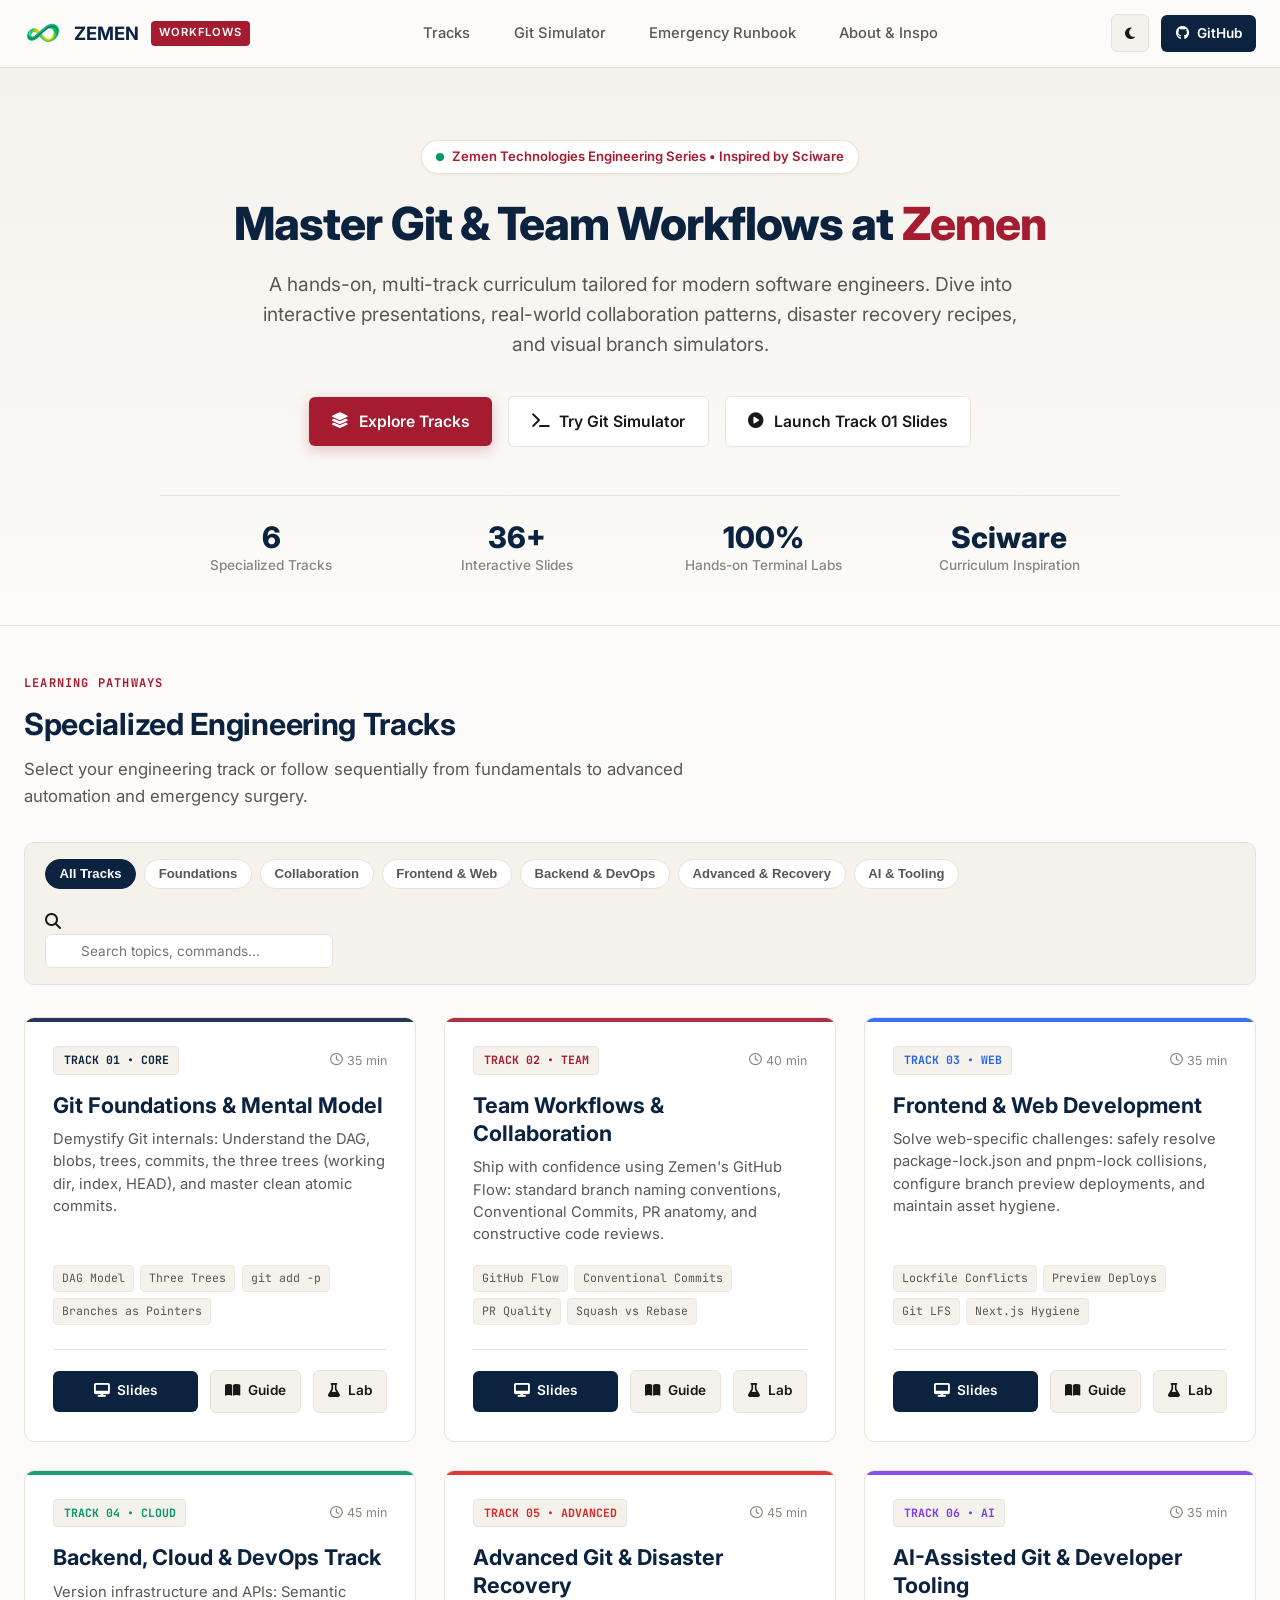
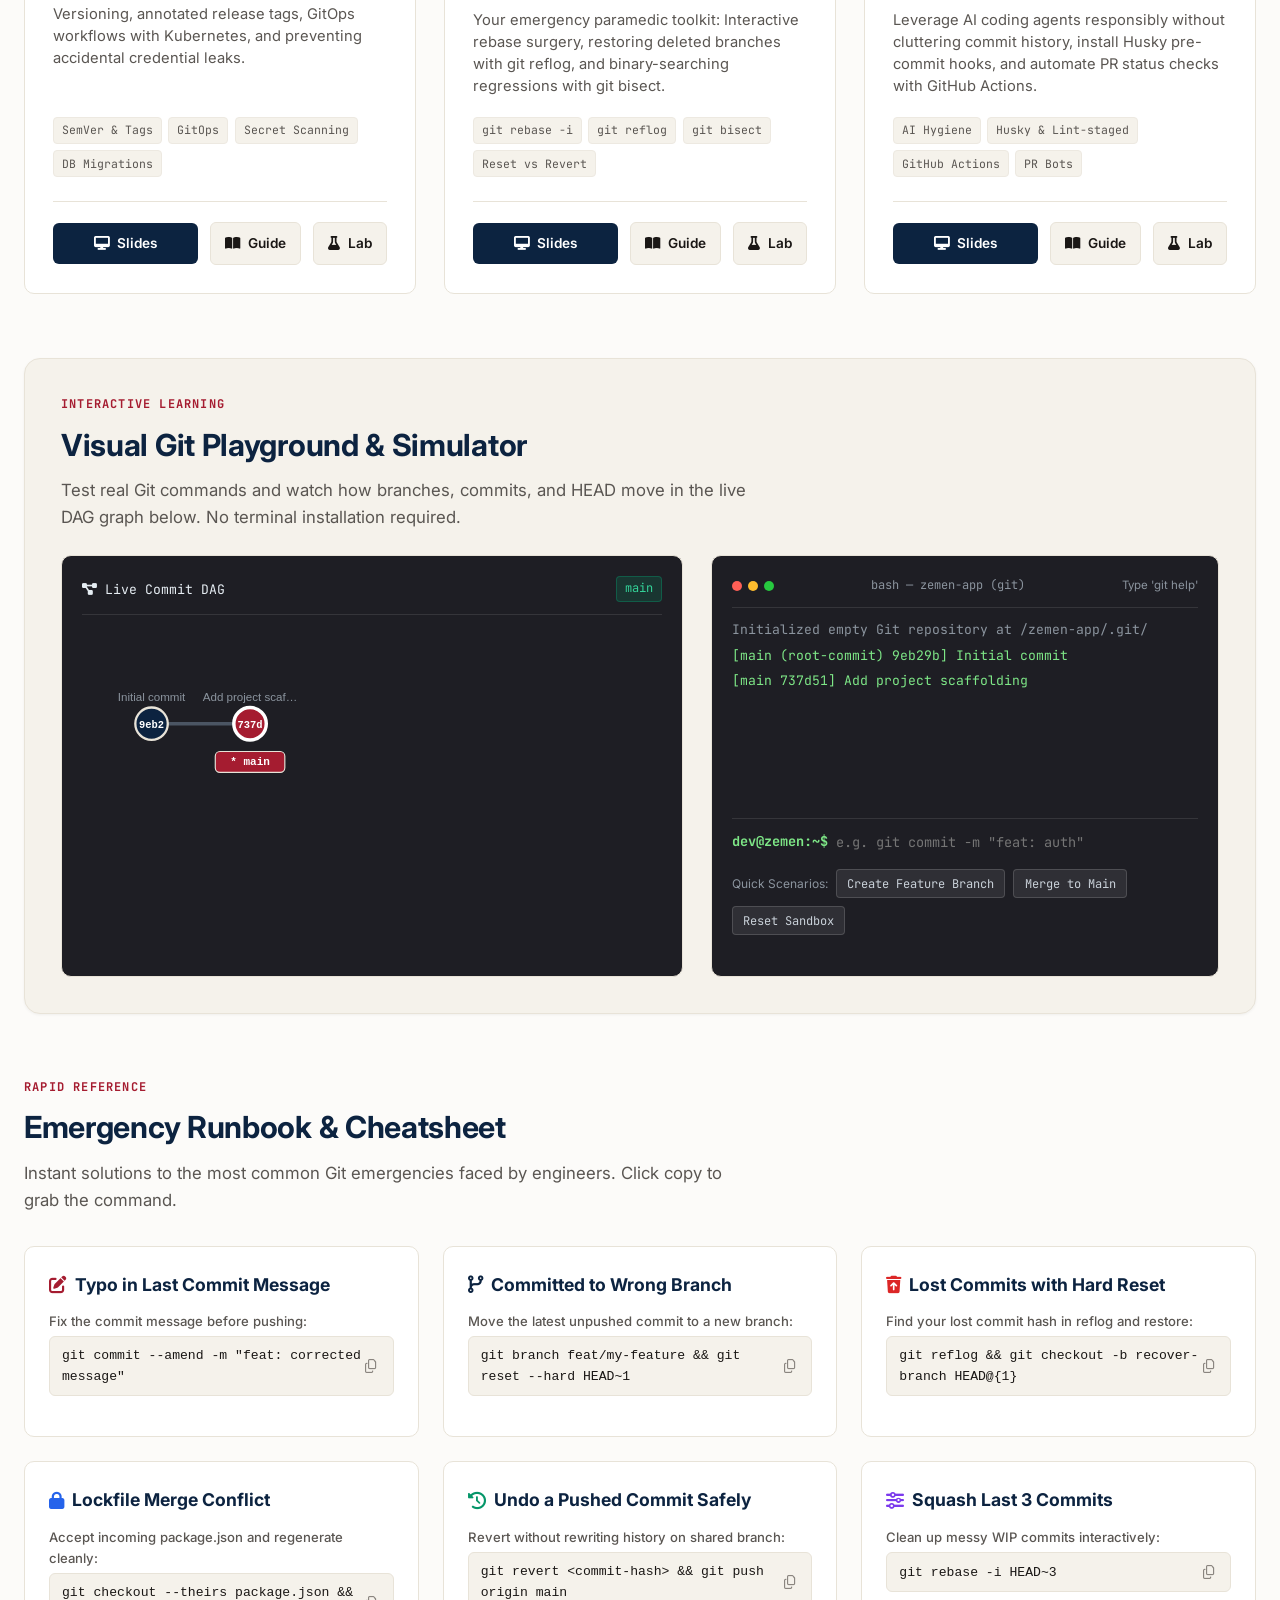
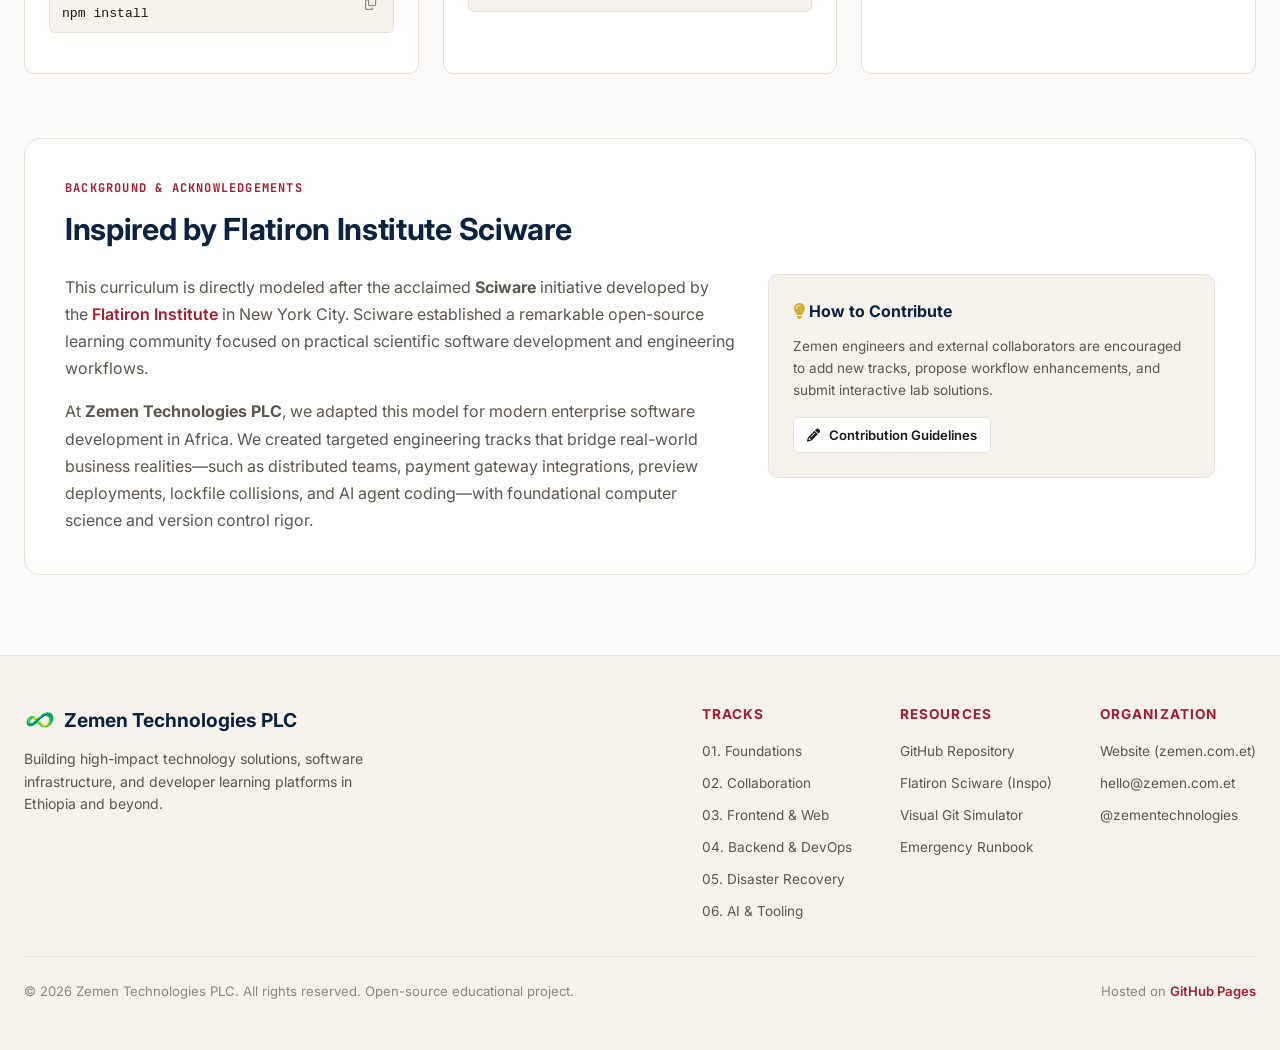
==== index.html @ 4d32679f "feat: initial Zemen Technologies Git & Workflows learning hub" ====
<!DOCTYPE html>
<html lang="en">
<head>
  <meta charset="utf-8">
  <title>Zemen Technologies | Git & Engineering Workflows Hub</title>
  <meta name="viewport" content="width=device-width, initial-scale=1.0">
  <meta name="description" content="A modern Git and engineering workflows curriculum for Zemen Technologies. Inspired by Flatiron Institute Sciware, featuring interactive slides, terminal labs, and visual commit playgrounds.">
  <link rel="icon" type="image/svg+xml" href="assets/images/favicon.svg">
  <!-- Fonts & Icons -->
  <link rel="preconnect" href="https://fonts.googleapis.com">
  <link rel="preconnect" href="https://fonts.gstatic.com" crossorigin>
  <link href="https://fonts.googleapis.com/css2?family=Inter:wght@400;500;600;700;800&family=JetBrains+Mono:wght@400;500;600;700&display=swap" rel="stylesheet">
  <link rel="stylesheet" href="https://cdnjs.cloudflare.com/ajax/libs/font-awesome/6.4.0/css/all.min.css">
  <!-- Custom CSS -->
  <link rel="stylesheet" href="assets/css/style.css">
</head>
<body>

  <!-- Navigation Bar -->
  <nav class="navbar">
    <div class="nav-container">
      <a href="index.html" class="nav-brand">
        <img src="assets/images/zemen-logo.png" alt="Zemen Technologies Logo" class="nav-logo">
        <span>ZEMEN</span>
        <span class="brand-badge">WORKFLOWS</span>
      </a>

      <div class="nav-links">
        <a href="#tracks" class="nav-link">Tracks</a>
        <a href="#simulator" class="nav-link">Git Simulator</a>
        <a href="#cheatsheets" class="nav-link">Emergency Runbook</a>
        <a href="#about" class="nav-link">About & Inspo</a>
      </div>

      <div class="nav-actions">
        <button id="theme-toggle-btn" class="theme-toggle" aria-label="Toggle theme">
          <i class="fas fa-moon"></i>
        </button>
        <a href="https://github.com/zementechnologies/git-workflows" target="_blank" rel="noopener noreferrer" class="btn-github">
          <i class="fab fa-github"></i>
          <span>GitHub</span>
        </a>
      </div>
    </div>
  </nav>

  <!-- Hero Section -->
  <header class="hero">
    <div class="hero-container">
      <div class="hero-pill">
        <span class="dot"></span>
        <span>Zemen Technologies Engineering Series • Inspired by Sciware</span>
      </div>

      <h1 class="hero-title">
        Master Git & Team Workflows at <span>Zemen</span>
      </h1>

      <p class="hero-subtitle">
        A hands-on, multi-track curriculum tailored for modern software engineers. Dive into interactive presentations, real-world collaboration patterns, disaster recovery recipes, and visual branch simulators.
      </p>

      <div class="hero-cta">
        <a href="#tracks" class="btn-primary">
          <i class="fas fa-layer-group"></i> Explore Tracks
        </a>
        <a href="#simulator" class="btn-secondary">
          <i class="fas fa-terminal"></i> Try Git Simulator
        </a>
        <a href="slides/01-foundations.html" class="btn-secondary">
          <i class="fas fa-play-circle"></i> Launch Track 01 Slides
        </a>
      </div>

      <!-- Quick Metrics -->
      <div class="hero-stats">
        <div class="stat-item">
          <div class="stat-num">6</div>
          <div class="stat-label">Specialized Tracks</div>
        </div>
        <div class="stat-item">
          <div class="stat-num">36+</div>
          <div class="stat-label">Interactive Slides</div>
        </div>
        <div class="stat-item">
          <div class="stat-num">100%</div>
          <div class="stat-label">Hands-on Terminal Labs</div>
        </div>
        <div class="stat-item">
          <div class="stat-num">Sciware</div>
          <div class="stat-label">Curriculum Inspiration</div>
        </div>
      </div>
    </div>
  </header>

  <!-- Main Container -->
  <main class="main-content">

    <!-- Tracks Section -->
    <section id="tracks">
      <div class="section-header">
        <div class="section-tag">Learning Pathways</div>
        <h2 class="section-title">Specialized Engineering Tracks</h2>
        <p class="section-desc">
          Select your engineering track or follow sequentially from fundamentals to advanced automation and emergency surgery.
        </p>
      </div>

      <!-- Filter & Search Toolbar -->
      <div class="filter-bar">
        <div class="filter-pills">
          <button class="filter-pill active" data-filter="all">All Tracks</button>
          <button class="filter-pill" data-filter="foundations">Foundations</button>
          <button class="filter-pill" data-filter="collaboration">Collaboration</button>
          <button class="filter-pill" data-filter="frontend">Frontend & Web</button>
          <button class="filter-pill" data-filter="devops">Backend & DevOps</button>
          <button class="filter-pill" data-filter="advanced">Advanced & Recovery</button>
          <button class="filter-pill" data-filter="ai">AI & Tooling</button>
        </div>

        <div class="search-box">
          <i class="fas fa-search"></i>
          <input type="text" id="track-search-input" placeholder="Search topics, commands...">
        </div>
      </div>

      <!-- Tracks Grid -->
      <div class="tracks-grid">

        <!-- Track 1: Foundations -->
        <article class="track-card" data-category="foundations" style="--track-color: #0C2340;">
          <div class="track-header">
            <span class="track-badge">Track 01 • Core</span>
            <span class="track-duration"><i class="far fa-clock"></i> 35 min</span>
          </div>
          <h3 class="track-title">Git Foundations & Mental Model</h3>
          <p class="track-description">
            Demystify Git internals: Understand the DAG, blobs, trees, commits, the three trees (working dir, index, HEAD), and master clean atomic commits.
          </p>
          <div class="track-topics">
            <span class="topic-tag">DAG Model</span>
            <span class="topic-tag">Three Trees</span>
            <span class="topic-tag">git add -p</span>
            <span class="topic-tag">Branches as Pointers</span>
          </div>
          <div class="track-footer">
            <a href="slides/01-foundations.html" class="btn-track-slides">
              <i class="fas fa-desktop"></i> Slides
            </a>
            <a href="tracks/01_git_foundations/README.md" class="btn-track-guide">
              <i class="fas fa-book-open"></i> Guide
            </a>
            <a href="tracks/01_git_foundations/lab.md" class="btn-track-guide" title="Lab Exercise">
              <i class="fas fa-flask"></i> Lab
            </a>
          </div>
        </article>

        <!-- Track 2: Collaboration -->
        <article class="track-card" data-category="collaboration" style="--track-color: #A51C30;">
          <div class="track-header">
            <span class="track-badge">Track 02 • Team</span>
            <span class="track-duration"><i class="far fa-clock"></i> 40 min</span>
          </div>
          <h3 class="track-title">Team Workflows & Collaboration</h3>
          <p class="track-description">
            Ship with confidence using Zemen's GitHub Flow: standard branch naming conventions, Conventional Commits, PR anatomy, and constructive code reviews.
          </p>
          <div class="track-topics">
            <span class="topic-tag">GitHub Flow</span>
            <span class="topic-tag">Conventional Commits</span>
            <span class="topic-tag">PR Quality</span>
            <span class="topic-tag">Squash vs Rebase</span>
          </div>
          <div class="track-footer">
            <a href="slides/02-collaboration.html" class="btn-track-slides">
              <i class="fas fa-desktop"></i> Slides
            </a>
            <a href="tracks/02_collaboration_workflows/README.md" class="btn-track-guide">
              <i class="fas fa-book-open"></i> Guide
            </a>
            <a href="tracks/02_collaboration_workflows/lab.md" class="btn-track-guide" title="Lab Exercise">
              <i class="fas fa-flask"></i> Lab
            </a>
          </div>
        </article>

        <!-- Track 3: Frontend & Web -->
        <article class="track-card" data-category="frontend" style="--track-color: #2563EB;">
          <div class="track-header">
            <span class="track-badge">Track 03 • Web</span>
            <span class="track-duration"><i class="far fa-clock"></i> 35 min</span>
          </div>
          <h3 class="track-title">Frontend & Web Development</h3>
          <p class="track-description">
            Solve web-specific challenges: safely resolve package-lock.json and pnpm-lock collisions, configure branch preview deployments, and maintain asset hygiene.
          </p>
          <div class="track-topics">
            <span class="topic-tag">Lockfile Conflicts</span>
            <span class="topic-tag">Preview Deploys</span>
            <span class="topic-tag">Git LFS</span>
            <span class="topic-tag">Next.js Hygiene</span>
          </div>
          <div class="track-footer">
            <a href="slides/03-frontend.html" class="btn-track-slides">
              <i class="fas fa-desktop"></i> Slides
            </a>
            <a href="tracks/03_frontend_web/README.md" class="btn-track-guide">
              <i class="fas fa-book-open"></i> Guide
            </a>
            <a href="tracks/03_frontend_web/lab.md" class="btn-track-guide" title="Lab Exercise">
              <i class="fas fa-flask"></i> Lab
            </a>
          </div>
        </article>

        <!-- Track 4: Backend & DevOps -->
        <article class="track-card" data-category="devops" style="--track-color: #059669;">
          <div class="track-header">
            <span class="track-badge">Track 04 • Cloud</span>
            <span class="track-duration"><i class="far fa-clock"></i> 45 min</span>
          </div>
          <h3 class="track-title">Backend, Cloud & DevOps Track</h3>
          <p class="track-description">
            Version infrastructure and APIs: Semantic Versioning, annotated release tags, GitOps workflows with Kubernetes, and preventing accidental credential leaks.
          </p>
          <div class="track-topics">
            <span class="topic-tag">SemVer & Tags</span>
            <span class="topic-tag">GitOps</span>
            <span class="topic-tag">Secret Scanning</span>
            <span class="topic-tag">DB Migrations</span>
          </div>
          <div class="track-footer">
            <a href="slides/04-devops.html" class="btn-track-slides">
              <i class="fas fa-desktop"></i> Slides
            </a>
            <a href="tracks/04_backend_devops/README.md" class="btn-track-guide">
              <i class="fas fa-book-open"></i> Guide
            </a>
            <a href="tracks/04_backend_devops/lab.md" class="btn-track-guide" title="Lab Exercise">
              <i class="fas fa-flask"></i> Lab
            </a>
          </div>
        </article>

        <!-- Track 5: Advanced & Recovery -->
        <article class="track-card" data-category="advanced" style="--track-color: #DC2626;">
          <div class="track-header">
            <span class="track-badge">Track 05 • Advanced</span>
            <span class="track-duration"><i class="far fa-clock"></i> 45 min</span>
          </div>
          <h3 class="track-title">Advanced Git & Disaster Recovery</h3>
          <p class="track-description">
            Your emergency paramedic toolkit: Interactive rebase surgery, restoring deleted branches with git reflog, and binary-searching regressions with git bisect.
          </p>
          <div class="track-topics">
            <span class="topic-tag">git rebase -i</span>
            <span class="topic-tag">git reflog</span>
            <span class="topic-tag">git bisect</span>
            <span class="topic-tag">Reset vs Revert</span>
          </div>
          <div class="track-footer">
            <a href="slides/05-advanced.html" class="btn-track-slides">
              <i class="fas fa-desktop"></i> Slides
            </a>
            <a href="tracks/05_advanced_recovery/README.md" class="btn-track-guide">
              <i class="fas fa-book-open"></i> Guide
            </a>
            <a href="tracks/05_advanced_recovery/lab.md" class="btn-track-guide" title="Lab Exercise">
              <i class="fas fa-flask"></i> Lab
            </a>
          </div>
        </article>

        <!-- Track 6: AI & Tooling -->
        <article class="track-card" data-category="ai" style="--track-color: #7C3AED;">
          <div class="track-header">
            <span class="track-badge">Track 06 • AI</span>
            <span class="track-duration"><i class="far fa-clock"></i> 35 min</span>
          </div>
          <h3 class="track-title">AI-Assisted Git & Developer Tooling</h3>
          <p class="track-description">
            Leverage AI coding agents responsibly without cluttering commit history, install Husky pre-commit hooks, and automate PR status checks with GitHub Actions.
          </p>
          <div class="track-topics">
            <span class="topic-tag">AI Hygiene</span>
            <span class="topic-tag">Husky & Lint-staged</span>
            <span class="topic-tag">GitHub Actions</span>
            <span class="topic-tag">PR Bots</span>
          </div>
          <div class="track-footer">
            <a href="slides/06-ai-automation.html" class="btn-track-slides">
              <i class="fas fa-desktop"></i> Slides
            </a>
            <a href="tracks/06_ai_and_automation/README.md" class="btn-track-guide">
              <i class="fas fa-book-open"></i> Guide
            </a>
            <a href="tracks/06_ai_and_automation/lab.md" class="btn-track-guide" title="Lab Exercise">
              <i class="fas fa-flask"></i> Lab
            </a>
          </div>
        </article>

      </div>
    </section>

    <!-- Interactive Git Simulator Section -->
    <section id="simulator" class="playground-section">
      <div class="section-header" style="margin-bottom: 0.5rem;">
        <div class="section-tag">Interactive Learning</div>
        <h2 class="section-title">Visual Git Playground & Simulator</h2>
        <p class="section-desc">
          Test real Git commands and watch how branches, commits, and HEAD move in the live DAG graph below. No terminal installation required.
        </p>
      </div>

      <div class="playground-grid">
        <!-- Visual Canvas -->
        <div class="canvas-container">
          <div class="canvas-header">
            <span><i class="fas fa-project-diagram"></i> Live Commit DAG</span>
            <span class="status-badge" id="current-branch-badge">main</span>
          </div>
          <svg id="git-svg-canvas" viewBox="0 0 500 280"></svg>
        </div>

        <!-- Terminal Interface -->
        <div class="terminal-container">
          <div class="terminal-header">
            <div class="window-dots">
              <div class="dot-red"></div>
              <div class="dot-yellow"></div>
              <div class="dot-green"></div>
            </div>
            <div class="terminal-title">bash — zemen-app (git)</div>
            <div style="font-size: 0.72rem; color: #8B949E;">Type 'git help'</div>
          </div>

          <div class="terminal-log" id="terminal-log"></div>

          <div class="terminal-input-row">
            <span class="terminal-prompt">dev@zemen:~$</span>
            <input type="text" id="terminal-input" class="terminal-input" placeholder="e.g. git commit -m &quot;feat: auth&quot;" autocomplete="off" spellcheck="false">
          </div>

          <!-- Presets -->
          <div class="terminal-presets">
            <span style="font-size: 0.75rem; color: #8B949E; align-self: center;">Quick Scenarios:</span>
            <button class="preset-btn" data-preset="feature-branch">Create Feature Branch</button>
            <button class="preset-btn" data-preset="merge-feature">Merge to Main</button>
            <button class="preset-btn" data-preset="reset">Reset Sandbox</button>
          </div>
        </div>
      </div>
    </section>

    <!-- Emergency Runbook & Cheatsheet Section -->
    <section id="cheatsheets" class="cheatsheet-section">
      <div class="section-header">
        <div class="section-tag">Rapid Reference</div>
        <h2 class="section-title">Emergency Runbook & Cheatsheet</h2>
        <p class="section-desc">
          Instant solutions to the most common Git emergencies faced by engineers. Click copy to grab the command.
        </p>
      </div>

      <div class="cheatsheet-grid">

        <div class="cheat-card">
          <h4><i class="fas fa-edit" style="color: #A51C30;"></i> Typo in Last Commit Message</h4>
          <div class="cheat-item">
            <div class="cheat-desc">Fix the commit message before pushing:</div>
            <div class="code-box">
              <code>git commit --amend -m "feat: corrected message"</code>
              <button class="copy-btn" title="Copy"><i class="far fa-copy"></i></button>
            </div>
          </div>
        </div>

        <div class="cheat-card">
          <h4><i class="fas fa-code-branch" style="color: #0C2340;"></i> Committed to Wrong Branch</h4>
          <div class="cheat-item">
            <div class="cheat-desc">Move the latest unpushed commit to a new branch:</div>
            <div class="code-box">
              <code>git branch feat/my-feature &amp;&amp; git reset --hard HEAD~1</code>
              <button class="copy-btn" title="Copy"><i class="far fa-copy"></i></button>
            </div>
          </div>
        </div>

        <div class="cheat-card">
          <h4><i class="fas fa-trash-restore" style="color: #DC2626;"></i> Lost Commits with Hard Reset</h4>
          <div class="cheat-item">
            <div class="cheat-desc">Find your lost commit hash in reflog and restore:</div>
            <div class="code-box">
              <code>git reflog &amp;&amp; git checkout -b recover-branch HEAD@{1}</code>
              <button class="copy-btn" title="Copy"><i class="far fa-copy"></i></button>
            </div>
          </div>
        </div>

        <div class="cheat-card">
          <h4><i class="fas fa-lock" style="color: #2563EB;"></i> Lockfile Merge Conflict</h4>
          <div class="cheat-item">
            <div class="cheat-desc">Accept incoming package.json and regenerate cleanly:</div>
            <div class="code-box">
              <code>git checkout --theirs package.json &amp;&amp; npm install</code>
              <button class="copy-btn" title="Copy"><i class="far fa-copy"></i></button>
            </div>
          </div>
        </div>

        <div class="cheat-card">
          <h4><i class="fas fa-history" style="color: #059669;"></i> Undo a Pushed Commit Safely</h4>
          <div class="cheat-item">
            <div class="cheat-desc">Revert without rewriting history on shared branch:</div>
            <div class="code-box">
              <code>git revert &lt;commit-hash&gt; &amp;&amp; git push origin main</code>
              <button class="copy-btn" title="Copy"><i class="far fa-copy"></i></button>
            </div>
          </div>
        </div>

        <div class="cheat-card">
          <h4><i class="fas fa-sliders-h" style="color: #7C3AED;"></i> Squash Last 3 Commits</h4>
          <div class="cheat-item">
            <div class="cheat-desc">Clean up messy WIP commits interactively:</div>
            <div class="code-box">
              <code>git rebase -i HEAD~3</code>
              <button class="copy-btn" title="Copy"><i class="far fa-copy"></i></button>
            </div>
          </div>
        </div>

      </div>
    </section>

    <!-- About & Inspiration Section -->
    <section id="about" style="background: var(--bg-card); border: 1px solid var(--border-color); border-radius: var(--radius-lg); padding: 2.5rem; margin-bottom: 2rem;">
      <div class="section-header" style="margin-bottom: 1.25rem;">
        <div class="section-tag">Background & Acknowledgements</div>
        <h2 class="section-title">Inspired by Flatiron Institute Sciware</h2>
      </div>

      <div style="display: grid; grid-template-columns: 1.2fr 0.8fr; gap: 2rem; align-items: start;">
        <div>
          <p style="color: var(--text-secondary); margin-bottom: 1rem; line-height: 1.7;">
            This curriculum is directly modeled after the acclaimed <strong>Sciware</strong> initiative developed by the <a href="https://github.com/flatironinstitute/sciware" target="_blank" rel="noopener noreferrer" style="color: var(--brand-crimson); font-weight: 600;">Flatiron Institute</a> in New York City. Sciware established a remarkable open-source learning community focused on practical scientific software development and engineering workflows.
          </p>
          <p style="color: var(--text-secondary); line-height: 1.7;">
            At <strong>Zemen Technologies PLC</strong>, we adapted this model for modern enterprise software development in Africa. We created targeted engineering tracks that bridge real-world business realities—such as distributed teams, payment gateway integrations, preview deployments, lockfile collisions, and AI agent coding—with foundational computer science and version control rigor.
          </p>
        </div>

        <div style="background: var(--bg-secondary); border: 1px solid var(--border-color); border-radius: var(--radius-md); padding: 1.5rem;">
          <h4 style="color: var(--brand-navy); margin-bottom: 0.75rem;"><i class="fas fa-lightbulb" style="color: #D4AF37;"></i> How to Contribute</h4>
          <p style="font-size: 0.85rem; color: var(--text-secondary); margin-bottom: 1rem;">
            Zemen engineers and external collaborators are encouraged to add new tracks, propose workflow enhancements, and submit interactive lab solutions.
          </p>
          <a href="https://github.com/zementechnologies/git-workflows/blob/main/CONTRIBUTING.md" class="btn-secondary" style="font-size: 0.82rem; padding: 0.4rem 0.8rem;">
            <i class="fas fa-pencil-alt"></i> Contribution Guidelines
          </a>
        </div>
      </div>
    </section>

  </main>

  <!-- Footer -->
  <footer>
    <div class="footer-container">
      <div class="footer-top">
        <div class="footer-brand">
          <div style="display: flex; align-items: center; gap: 0.5rem; margin-bottom: 0.75rem;">
            <img src="assets/images/zemen-logo.png" alt="Zemen Logo" style="height: 32px;">
            <h3 style="margin: 0;">Zemen Technologies PLC</h3>
          </div>
          <p>
            Building high-impact technology solutions, software infrastructure, and developer learning platforms in Ethiopia and beyond.
          </p>
        </div>

        <div class="footer-links">
          <div class="link-group">
            <h5>Tracks</h5>
            <ul>
              <li><a href="slides/01-foundations.html">01. Foundations</a></li>
              <li><a href="slides/02-collaboration.html">02. Collaboration</a></li>
              <li><a href="slides/03-frontend.html">03. Frontend & Web</a></li>
              <li><a href="slides/04-devops.html">04. Backend & DevOps</a></li>
              <li><a href="slides/05-advanced.html">05. Disaster Recovery</a></li>
              <li><a href="slides/06-ai-automation.html">06. AI & Tooling</a></li>
            </ul>
          </div>

          <div class="link-group">
            <h5>Resources</h5>
            <ul>
              <li><a href="https://github.com/zementechnologies/git-workflows" target="_blank" rel="noopener noreferrer">GitHub Repository</a></li>
              <li><a href="https://github.com/flatironinstitute/sciware" target="_blank" rel="noopener noreferrer">Flatiron Sciware (Inspo)</a></li>
              <li><a href="#simulator">Visual Git Simulator</a></li>
              <li><a href="#cheatsheets">Emergency Runbook</a></li>
            </ul>
          </div>

          <div class="link-group">
            <h5>Organization</h5>
            <ul>
              <li><a href="https://zemen.com.et" target="_blank" rel="noopener noreferrer">Website (zemen.com.et)</a></li>
              <li><a href="mailto:hello@zemen.com.et">hello@zemen.com.et</a></li>
              <li><a href="https://github.com/zementechnologies" target="_blank" rel="noopener noreferrer">@zementechnologies</a></li>
            </ul>
          </div>
        </div>
      </div>

      <div class="footer-bottom">
        <div>
          &copy; 2026 Zemen Technologies PLC. All rights reserved. Open-source educational project.
        </div>
        <div>
          Hosted on <a href="https://pages.github.com" target="_blank" rel="noopener noreferrer" style="color: var(--brand-crimson); font-weight: 600;">GitHub Pages</a>
        </div>
      </div>
    </div>
  </footer>

  <!-- Scripts -->
  <script src="assets/js/git-simulator.js"></script>
  <script src="assets/js/app.js"></script>
</body>
</html>
---- assets/css/style.css ----
/* Zemen Technologies - Git & Workflows Portal Stylesheet */
:root {
  --bg-primary: #FCFBF9;
  --bg-secondary: #F5F2EB;
  --bg-card: #FFFFFF;
  --border-color: #E8E3D8;
  --border-subtle: #EDE9E1;
  --text-primary: #1A1715;
  --text-secondary: #5A5652;
  --text-muted: #8A857F;
  --brand-navy: #0C2340;
  --brand-navy-light: #16365C;
  --brand-crimson: #A51C30;
  --brand-crimson-hover: #8B1728;
  --brand-gold: #D4AF37;
  --brand-emerald: #059669;
  --code-bg: #1E1E24;
  --code-text: #E6EDF3;
  --shadow-sm: 0 1px 3px rgba(0,0,0,0.05);
  --shadow-md: 0 4px 12px rgba(0,0,0,0.08);
  --shadow-lg: 0 10px 25px rgba(0,0,0,0.12);
  --font-sans: 'Inter', -apple-system, BlinkMacSystemFont, "Segoe UI", Roboto, sans-serif;
  --font-mono: 'JetBrains Mono', 'Fira Code', 'Courier New', monospace;
  --radius-sm: 6px;
  --radius-md: 10px;
  --radius-lg: 16px;
  --transition: all 0.2s cubic-bezier(0.16, 1, 0.3, 1);
}

[data-theme="dark"] {
  --bg-primary: #0D1117;
  --bg-secondary: #161B22;
  --bg-card: #1C2128;
  --border-color: #30363D;
  --border-subtle: #21262D;
  --text-primary: #F0F6FC;
  --text-secondary: #8B949E;
  --text-muted: #6E7681;
  --brand-navy: #58A6FF;
  --brand-navy-light: #79C0FF;
  --brand-crimson: #F85149;
  --brand-crimson-hover: #DA3633;
  --code-bg: #090D13;
  --code-text: #C9D1D9;
  --shadow-sm: 0 1px 3px rgba(0,0,0,0.4);
  --shadow-md: 0 4px 12px rgba(0,0,0,0.5);
  --shadow-lg: 0 10px 25px rgba(0,0,0,0.6);
}

*, *::before, *::after {
  box-sizing: border-box;
  margin: 0;
  padding: 0;
}

body {
  font-family: var(--font-sans);
  background-color: var(--bg-primary);
  color: var(--text-primary);
  line-height: 1.6;
  transition: background-color 0.3s ease, color 0.3s ease;
  min-height: 100vh;
  display: flex;
  flex-direction: column;
}

a {
  color: inherit;
  text-decoration: none;
  transition: var(--transition);
}

/* Header & Navigation */
.navbar {
  position: sticky;
  top: 0;
  z-index: 100;
  background-color: var(--bg-primary);
  border-bottom: 1px solid var(--border-color);
  backdrop-filter: blur(12px);
  -webkit-backdrop-filter: blur(12px);
}

.nav-container {
  max-width: 1280px;
  margin: 0 auto;
  padding: 0.9rem 1.5rem;
  display: flex;
  align-items: center;
  justify-content: space-between;
}

.nav-brand {
  display: flex;
  align-items: center;
  gap: 0.75rem;
  font-weight: 700;
  font-size: 1.15rem;
  color: var(--brand-navy);
}

.nav-logo {
  height: 38px;
  width: auto;
  object-fit: contain;
}

.brand-badge {
  font-size: 0.7rem;
  text-transform: uppercase;
  letter-spacing: 0.08em;
  background-color: var(--brand-crimson);
  color: #FFFFFF;
  padding: 0.2rem 0.5rem;
  border-radius: 4px;
  font-weight: 600;
}

.nav-links {
  display: flex;
  align-items: center;
  gap: 1.5rem;
}

.nav-link {
  font-size: 0.92rem;
  font-weight: 500;
  color: var(--text-secondary);
  padding: 0.4rem 0.6rem;
  border-radius: var(--radius-sm);
}

.nav-link:hover, .nav-link.active {
  color: var(--brand-crimson);
}

.nav-actions {
  display: flex;
  align-items: center;
  gap: 0.75rem;
}

.theme-toggle, .btn-icon {
  background: var(--bg-secondary);
  border: 1px solid var(--border-color);
  color: var(--text-primary);
  width: 38px;
  height: 38px;
  border-radius: var(--radius-sm);
  display: flex;
  align-items: center;
  justify-content: center;
  cursor: pointer;
  transition: var(--transition);
}

.theme-toggle:hover, .btn-icon:hover {
  border-color: var(--brand-crimson);
  color: var(--brand-crimson);
}

.btn-github {
  display: inline-flex;
  align-items: center;
  gap: 0.5rem;
  padding: 0.5rem 0.9rem;
  background-color: var(--brand-navy);
  color: #FFFFFF !important;
  font-size: 0.85rem;
  font-weight: 600;
  border-radius: var(--radius-sm);
  transition: var(--transition);
}

.btn-github:hover {
  background-color: var(--brand-crimson);
}

/* Hero Section */
.hero {
  padding: 4.5rem 1.5rem 3rem;
  background: linear-gradient(180deg, var(--bg-secondary) 0%, var(--bg-primary) 100%);
  border-bottom: 1px solid var(--border-color);
}

.hero-container {
  max-width: 1280px;
  margin: 0 auto;
  text-align: center;
}

.hero-pill {
  display: inline-flex;
  align-items: center;
  gap: 0.5rem;
  background: var(--bg-card);
  border: 1px solid var(--border-color);
  padding: 0.35rem 0.85rem;
  border-radius: 9999px;
  font-size: 0.82rem;
  font-weight: 600;
  color: var(--brand-crimson);
  margin-bottom: 1.5rem;
  box-shadow: var(--shadow-sm);
}

.hero-pill .dot {
  width: 8px;
  height: 8px;
  border-radius: 50%;
  background-color: var(--brand-emerald);
  animation: pulse 2s infinite;
}

@keyframes pulse {
  0% { transform: scale(0.95); opacity: 0.8; }
  50% { transform: scale(1.15); opacity: 1; }
  100% { transform: scale(0.95); opacity: 0.8; }
}

.hero-title {
  font-size: 2.85rem;
  font-weight: 800;
  line-height: 1.15;
  color: var(--brand-navy);
  margin-bottom: 1.25rem;
  letter-spacing: -0.02em;
}

.hero-title span {
  color: var(--brand-crimson);
}

.hero-subtitle {
  font-size: 1.2rem;
  color: var(--text-secondary);
  max-width: 760px;
  margin: 0 auto 2.25rem;
  line-height: 1.55;
}

.hero-cta {
  display: flex;
  align-items: center;
  justify-content: center;
  gap: 1rem;
  flex-wrap: wrap;
  margin-bottom: 3rem;
}

.btn-primary {
  display: inline-flex;
  align-items: center;
  gap: 0.6rem;
  background-color: var(--brand-crimson);
  color: #FFFFFF !important;
  font-weight: 600;
  font-size: 0.98rem;
  padding: 0.75rem 1.4rem;
  border-radius: var(--radius-sm);
  box-shadow: 0 4px 14px rgba(165, 28, 48, 0.25);
  transition: var(--transition);
}

.btn-primary:hover {
  background-color: var(--brand-crimson-hover);
  transform: translateY(-2px);
  box-shadow: 0 6px 20px rgba(165, 28, 48, 0.35);
}

.btn-secondary {
  display: inline-flex;
  align-items: center;
  gap: 0.6rem;
  background-color: var(--bg-card);
  color: var(--text-primary);
  border: 1px solid var(--border-color);
  font-weight: 600;
  font-size: 0.98rem;
  padding: 0.75rem 1.4rem;
  border-radius: var(--radius-sm);
  transition: var(--transition);
}

.btn-secondary:hover {
  border-color: var(--brand-navy);
  color: var(--brand-navy);
  transform: translateY(-2px);
}

/* Quick Stats Bar */
.hero-stats {
  display: grid;
  grid-template-columns: repeat(auto-fit, minmax(200px, 1fr));
  gap: 1.5rem;
  max-width: 960px;
  margin: 0 auto;
  padding-top: 1.5rem;
  border-top: 1px solid var(--border-color);
}

.stat-item {
  text-align: center;
}

.stat-num {
  font-size: 1.85rem;
  font-weight: 800;
  color: var(--brand-navy);
  line-height: 1.2;
}

.stat-label {
  font-size: 0.85rem;
  color: var(--text-muted);
  font-weight: 500;
}

/* Main Container */
.main-content {
  max-width: 1280px;
  margin: 0 auto;
  padding: 3rem 1.5rem;
  flex: 1;
  width: 100%;
}

/* Section Headers */
.section-header {
  margin-bottom: 2rem;
}

.section-tag {
  font-family: var(--font-mono);
  font-size: 0.75rem;
  text-transform: uppercase;
  letter-spacing: 0.1em;
  color: var(--brand-crimson);
  font-weight: 700;
  margin-bottom: 0.4rem;
}

.section-title {
  font-size: 1.9rem;
  font-weight: 700;
  color: var(--brand-navy);
  letter-spacing: -0.01em;
  margin-bottom: 0.5rem;
}

.section-desc {
  font-size: 1.05rem;
  color: var(--text-secondary);
  max-width: 720px;
}

/* Filter & Search Bar */
.filter-bar {
  display: flex;
  align-items: center;
  justify-content: space-between;
  gap: 1.25rem;
  flex-wrap: wrap;
  margin-bottom: 2rem;
  background: var(--bg-secondary);
  border: 1px solid var(--border-color);
  padding: 1rem 1.25rem;
  border-radius: var(--radius-md);
}

.filter-pills {
  display: flex;
  gap: 0.5rem;
  flex-wrap: wrap;
}

.filter-pill {
  background: var(--bg-card);
  border: 1px solid var(--border-color);
  color: var(--text-secondary);
  font-size: 0.82rem;
  font-weight: 600;
  padding: 0.4rem 0.85rem;
  border-radius: 9999px;
  cursor: pointer;
  transition: var(--transition);
}

.filter-pill:hover, .filter-pill.active {
  background-color: var(--brand-navy);
  color: #FFFFFF;
  border-color: var(--brand-navy);
}

.search-box {
  position: relative;
  min-width: 260px;
}

.search-box input {
  width: 100%;
  padding: 0.5rem 0.9rem 0.5rem 2.2rem;
  background: var(--bg-card);
  border: 1px solid var(--border-color);
  border-radius: var(--radius-sm);
  color: var(--text-primary);
  font-family: var(--font-sans);
  font-size: 0.85rem;
  outline: none;
  transition: var(--transition);
}

.search-box input:focus {
  border-color: var(--brand-crimson);
  box-shadow: 0 0 0 3px rgba(165, 28, 48, 0.12);
}

.search-box svg {
  position: absolute;
  left: 0.75rem;
  top: 50%;
  transform: translateY(-50%);
  width: 16px;
  height: 16px;
  color: var(--text-muted);
}

/* Tracks Grid */
.tracks-grid {
  display: grid;
  grid-template-columns: repeat(auto-fill, minmax(360px, 1fr));
  gap: 1.75rem;
  margin-bottom: 4rem;
}

.track-card {
  background: var(--bg-card);
  border: 1px solid var(--border-color);
  border-radius: var(--radius-md);
  padding: 1.75rem;
  display: flex;
  flex-direction: column;
  transition: var(--transition);
  position: relative;
  overflow: hidden;
}

.track-card::before {
  content: '';
  position: absolute;
  top: 0;
  left: 0;
  right: 0;
  height: 4px;
  background: var(--track-color, var(--brand-navy));
  opacity: 0.9;
}

.track-card:hover {
  transform: translateY(-4px);
  box-shadow: var(--shadow-lg);
  border-color: var(--track-color, var(--brand-navy));
}

.track-header {
  display: flex;
  align-items: center;
  justify-content: space-between;
  margin-bottom: 1rem;
}

.track-badge {
  font-family: var(--font-mono);
  font-size: 0.72rem;
  font-weight: 700;
  text-transform: uppercase;
  padding: 0.25rem 0.6rem;
  border-radius: 4px;
  background: var(--bg-secondary);
  color: var(--track-color, var(--brand-navy));
  border: 1px solid var(--border-color);
}

.track-duration {
  font-size: 0.78rem;
  color: var(--text-muted);
  display: flex;
  align-items: center;
  gap: 0.3rem;
}

.track-title {
  font-size: 1.35rem;
  font-weight: 700;
  color: var(--brand-navy);
  margin-bottom: 0.6rem;
  line-height: 1.3;
}

.track-description {
  font-size: 0.92rem;
  color: var(--text-secondary);
  line-height: 1.5;
  margin-bottom: 1.25rem;
  flex: 1;
}

.track-topics {
  display: flex;
  flex-wrap: wrap;
  gap: 0.4rem;
  margin-bottom: 1.5rem;
}

.topic-tag {
  font-family: var(--font-mono);
  font-size: 0.72rem;
  background: var(--bg-secondary);
  color: var(--text-secondary);
  padding: 0.2rem 0.5rem;
  border-radius: 4px;
  border: 1px solid var(--border-subtle);
}

.track-footer {
  display: flex;
  align-items: center;
  gap: 0.75rem;
  padding-top: 1.25rem;
  border-top: 1px solid var(--border-color);
}

.btn-track-slides {
  flex: 1;
  display: inline-flex;
  align-items: center;
  justify-content: center;
  gap: 0.45rem;
  background: var(--brand-navy);
  color: #FFFFFF !important;
  font-size: 0.85rem;
  font-weight: 600;
  padding: 0.6rem 0.9rem;
  border-radius: var(--radius-sm);
  transition: var(--transition);
}

.btn-track-slides:hover {
  background: var(--brand-crimson);
}

.btn-track-guide {
  display: inline-flex;
  align-items: center;
  justify-content: center;
  gap: 0.45rem;
  background: var(--bg-secondary);
  color: var(--text-primary);
  border: 1px solid var(--border-color);
  font-size: 0.85rem;
  font-weight: 600;
  padding: 0.6rem 0.9rem;
  border-radius: var(--radius-sm);
  transition: var(--transition);
}

.btn-track-guide:hover {
  border-color: var(--brand-crimson);
  color: var(--brand-crimson);
}

/* Interactive Git Visualizer & Playground */
.playground-section {
  background: var(--bg-secondary);
  border: 1px solid var(--border-color);
  border-radius: var(--radius-lg);
  padding: 2.25rem;
  margin-bottom: 4rem;
  box-shadow: var(--shadow-sm);
}

.playground-grid {
  display: grid;
  grid-template-columns: 1.1fr 0.9fr;
  gap: 1.75rem;
  margin-top: 1.5rem;
}

@media (max-width: 900px) {
  .playground-grid {
    grid-template-columns: 1fr;
  }
}

.canvas-container {
  background: var(--code-bg);
  border: 1px solid var(--border-color);
  border-radius: var(--radius-md);
  padding: 1.25rem;
  min-height: 340px;
  display: flex;
  flex-direction: column;
}

.canvas-header {
  display: flex;
  align-items: center;
  justify-content: space-between;
  margin-bottom: 1rem;
  padding-bottom: 0.75rem;
  border-bottom: 1px solid rgba(255,255,255,0.1);
  color: var(--code-text);
  font-size: 0.82rem;
  font-family: var(--font-mono);
}

.status-badge {
  background: rgba(5, 150, 105, 0.2);
  color: #34D399;
  border: 1px solid rgba(5, 150, 105, 0.4);
  padding: 0.15rem 0.5rem;
  border-radius: 4px;
  font-size: 0.75rem;
}

#git-svg-canvas {
  width: 100%;
  height: 250px;
  flex: 1;
}

.terminal-container {
  background: var(--code-bg);
  border: 1px solid var(--border-color);
  border-radius: var(--radius-md);
  padding: 1.25rem;
  display: flex;
  flex-direction: column;
}

.terminal-header {
  display: flex;
  align-items: center;
  justify-content: space-between;
  padding-bottom: 0.75rem;
  margin-bottom: 0.75rem;
  border-bottom: 1px solid rgba(255,255,255,0.1);
}

.window-dots {
  display: flex;
  gap: 6px;
}

.dot-red { width: 10px; height: 10px; border-radius: 50%; background: #FF5F56; }
.dot-yellow { width: 10px; height: 10px; border-radius: 50%; background: #FFBD2E; }
.dot-green { width: 10px; height: 10px; border-radius: 50%; background: #27C93F; }

.terminal-title {
  color: #8B949E;
  font-family: var(--font-mono);
  font-size: 0.75rem;
}

.terminal-log {
  flex: 1;
  font-family: var(--font-mono);
  font-size: 0.82rem;
  color: #A5D6FF;
  overflow-y: auto;
  max-height: 190px;
  padding-bottom: 0.5rem;
  line-height: 1.5;
}

.terminal-log .log-entry {
  margin-bottom: 0.35rem;
}

.terminal-log .log-cmd {
  color: #7EE787;
}

.terminal-log .log-info {
  color: #8B949E;
}

.terminal-input-row {
  display: flex;
  align-items: center;
  gap: 0.5rem;
  margin-top: 0.5rem;
  padding-top: 0.75rem;
  border-top: 1px solid rgba(255,255,255,0.1);
}

.terminal-prompt {
  color: #7EE787;
  font-family: var(--font-mono);
  font-size: 0.85rem;
  font-weight: 700;
}

.terminal-input {
  flex: 1;
  background: transparent;
  border: none;
  outline: none;
  color: #FFFFFF;
  font-family: var(--font-mono);
  font-size: 0.85rem;
}

.terminal-presets {
  display: flex;
  gap: 0.5rem;
  flex-wrap: wrap;
  margin-top: 1rem;
}

.preset-btn {
  background: rgba(255,255,255,0.08);
  border: 1px solid rgba(255,255,255,0.15);
  color: #C9D1D9;
  font-family: var(--font-mono);
  font-size: 0.75rem;
  padding: 0.35rem 0.65rem;
  border-radius: 4px;
  cursor: pointer;
  transition: var(--transition);
}

.preset-btn:hover {
  background: rgba(255,255,255,0.2);
  color: #FFFFFF;
  border-color: #58A6FF;
}

/* Runbook & Cheatsheet Section */
.cheatsheet-section {
  margin-bottom: 4rem;
}

.cheatsheet-grid {
  display: grid;
  grid-template-columns: repeat(auto-fill, minmax(360px, 1fr));
  gap: 1.5rem;
}

.cheat-card {
  background: var(--bg-card);
  border: 1px solid var(--border-color);
  border-radius: var(--radius-md);
  padding: 1.5rem;
}

.cheat-card h4 {
  font-size: 1.1rem;
  color: var(--brand-navy);
  margin-bottom: 0.75rem;
  display: flex;
  align-items: center;
  gap: 0.5rem;
}

.cheat-item {
  margin-bottom: 1rem;
}

.cheat-desc {
  font-size: 0.82rem;
  color: var(--text-secondary);
  margin-bottom: 0.3rem;
  font-weight: 500;
}

.code-box {
  background: var(--bg-secondary);
  border: 1px solid var(--border-color);
  border-radius: var(--radius-sm);
  padding: 0.5rem 0.75rem;
  font-family: var(--font-mono);
  font-size: 0.82rem;
  color: var(--text-primary);
  display: flex;
  align-items: center;
  justify-content: space-between;
}

.copy-btn {
  background: none;
  border: none;
  color: var(--text-muted);
  cursor: pointer;
  padding: 0.2rem;
  border-radius: 4px;
  transition: var(--transition);
}

.copy-btn:hover {
  color: var(--brand-crimson);
}

/* Footer */
footer {
  background-color: var(--bg-secondary);
  border-top: 1px solid var(--border-color);
  padding: 3rem 1.5rem;
  margin-top: auto;
}

.footer-container {
  max-width: 1280px;
  margin: 0 auto;
  display: flex;
  flex-direction: column;
  gap: 2rem;
}

.footer-top {
  display: flex;
  justify-content: space-between;
  align-items: flex-start;
  flex-wrap: wrap;
  gap: 2rem;
}

.footer-brand {
  max-width: 380px;
}

.footer-brand h3 {
  color: var(--brand-navy);
  font-size: 1.2rem;
  margin-bottom: 0.5rem;
}

.footer-brand p {
  color: var(--text-secondary);
  font-size: 0.88rem;
}

.footer-links {
  display: flex;
  gap: 3rem;
  flex-wrap: wrap;
}

.link-group h5 {
  font-size: 0.85rem;
  text-transform: uppercase;
  letter-spacing: 0.08em;
  color: var(--brand-crimson);
  margin-bottom: 0.75rem;
}

.link-group ul {
  list-style: none;
  display: flex;
  flex-direction: column;
  gap: 0.4rem;
}

.link-group a {
  font-size: 0.85rem;
  color: var(--text-secondary);
}

.link-group a:hover {
  color: var(--brand-crimson);
}

.footer-bottom {
  display: flex;
  justify-content: space-between;
  align-items: center;
  flex-wrap: wrap;
  gap: 1rem;
  padding-top: 1.5rem;
  border-top: 1px solid var(--border-color);
  font-size: 0.82rem;
  color: var(--text-muted);
}
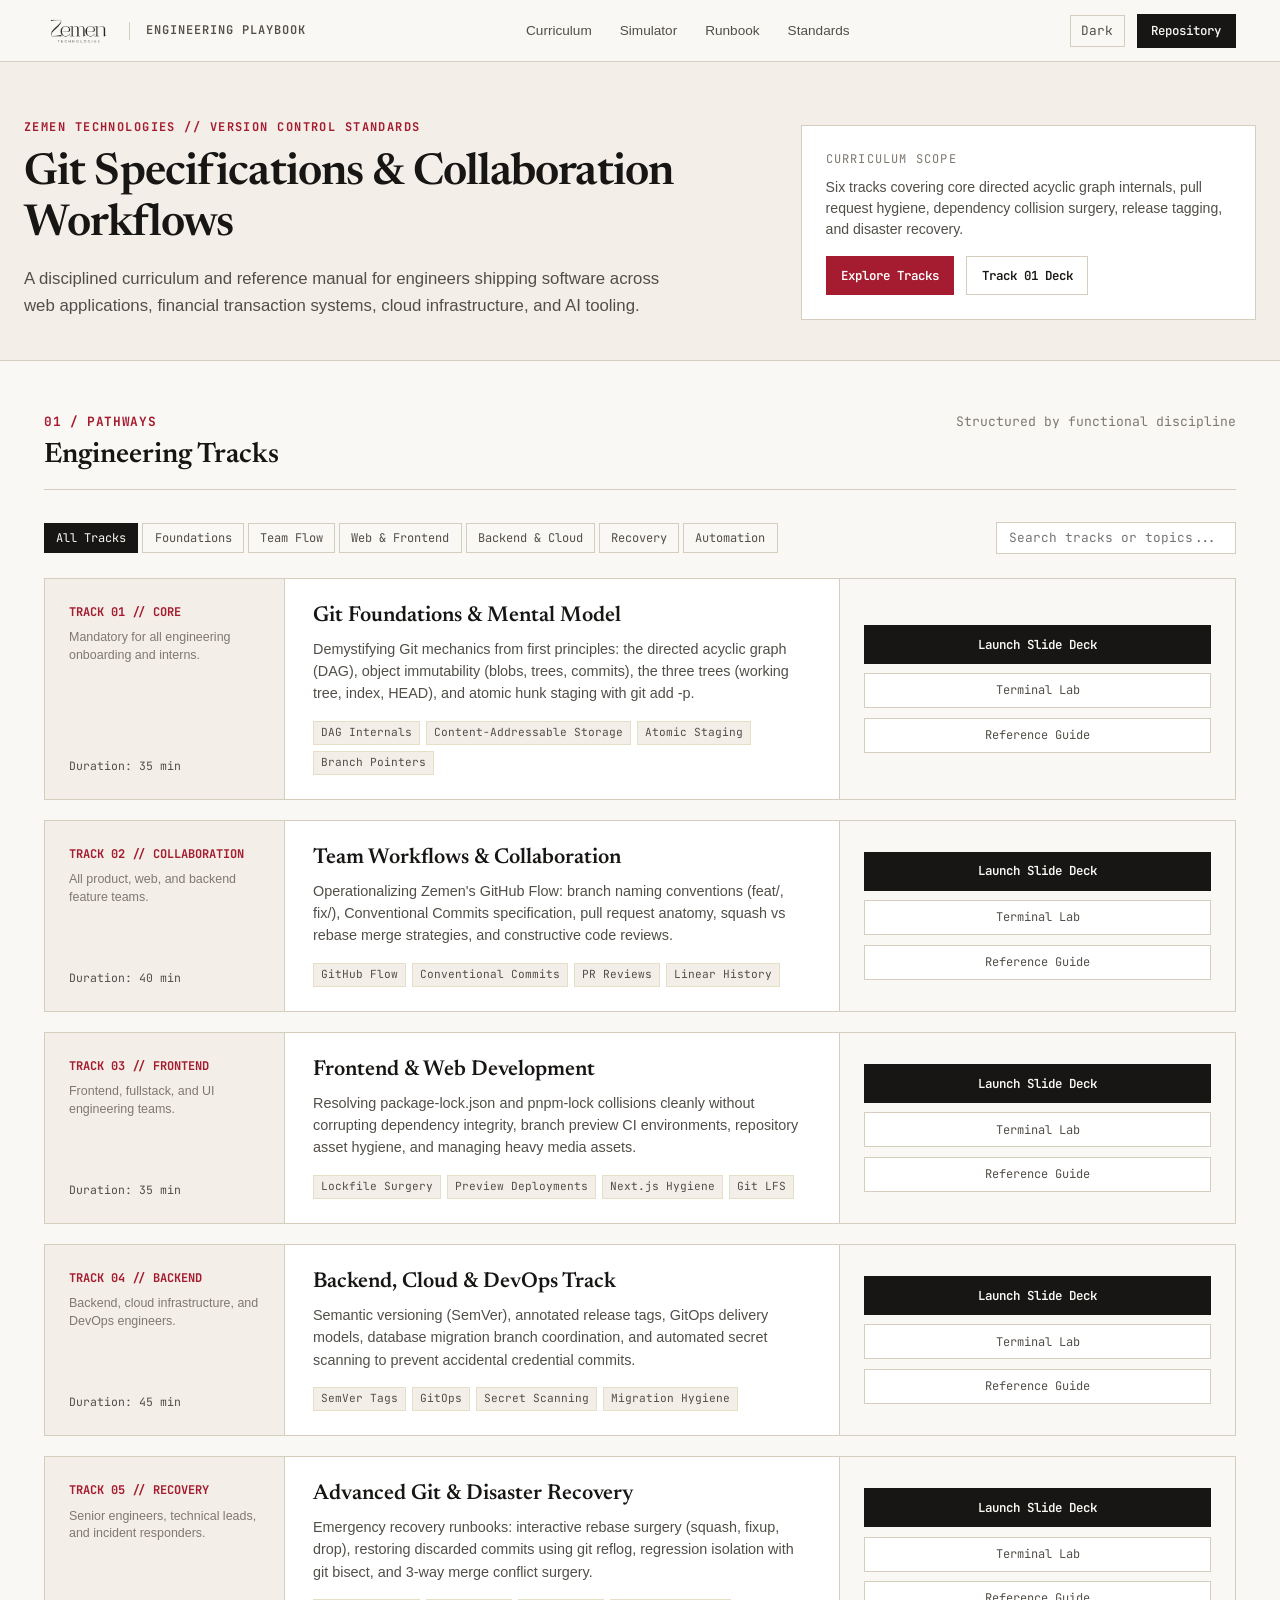
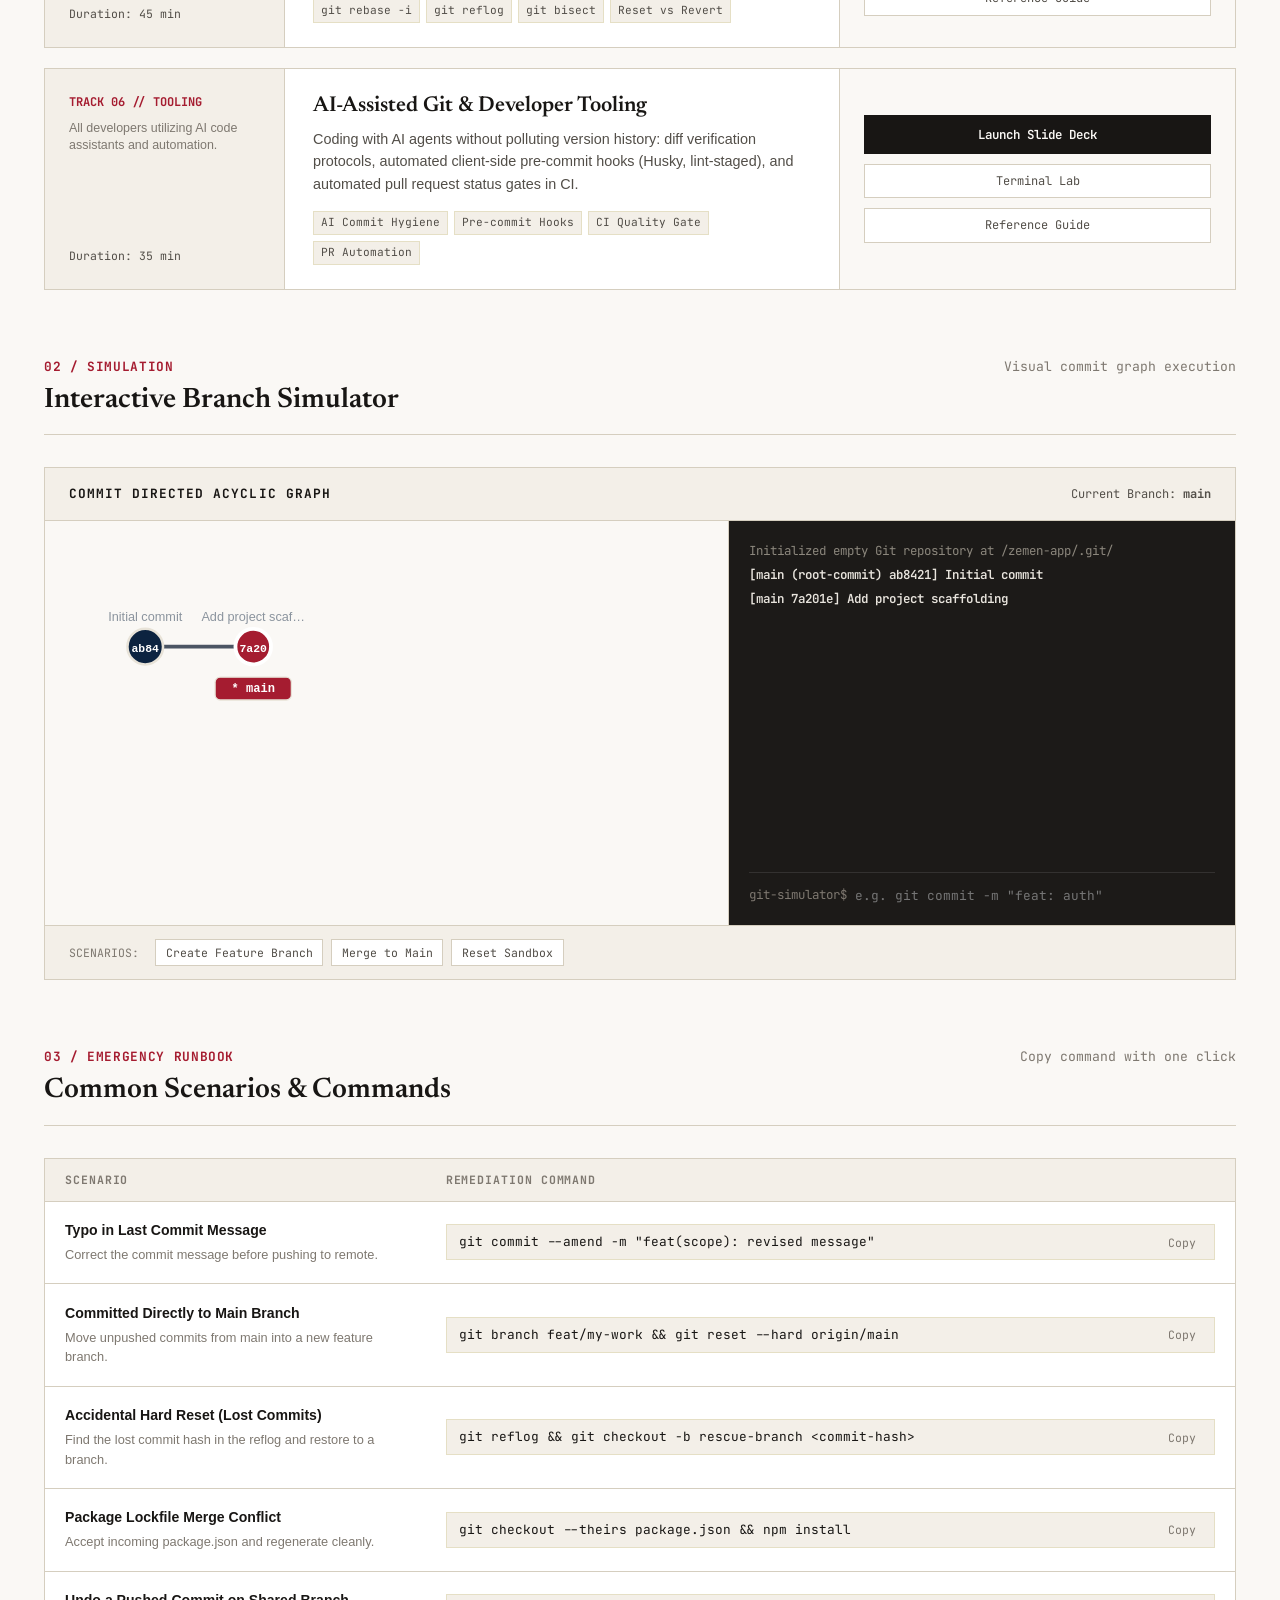
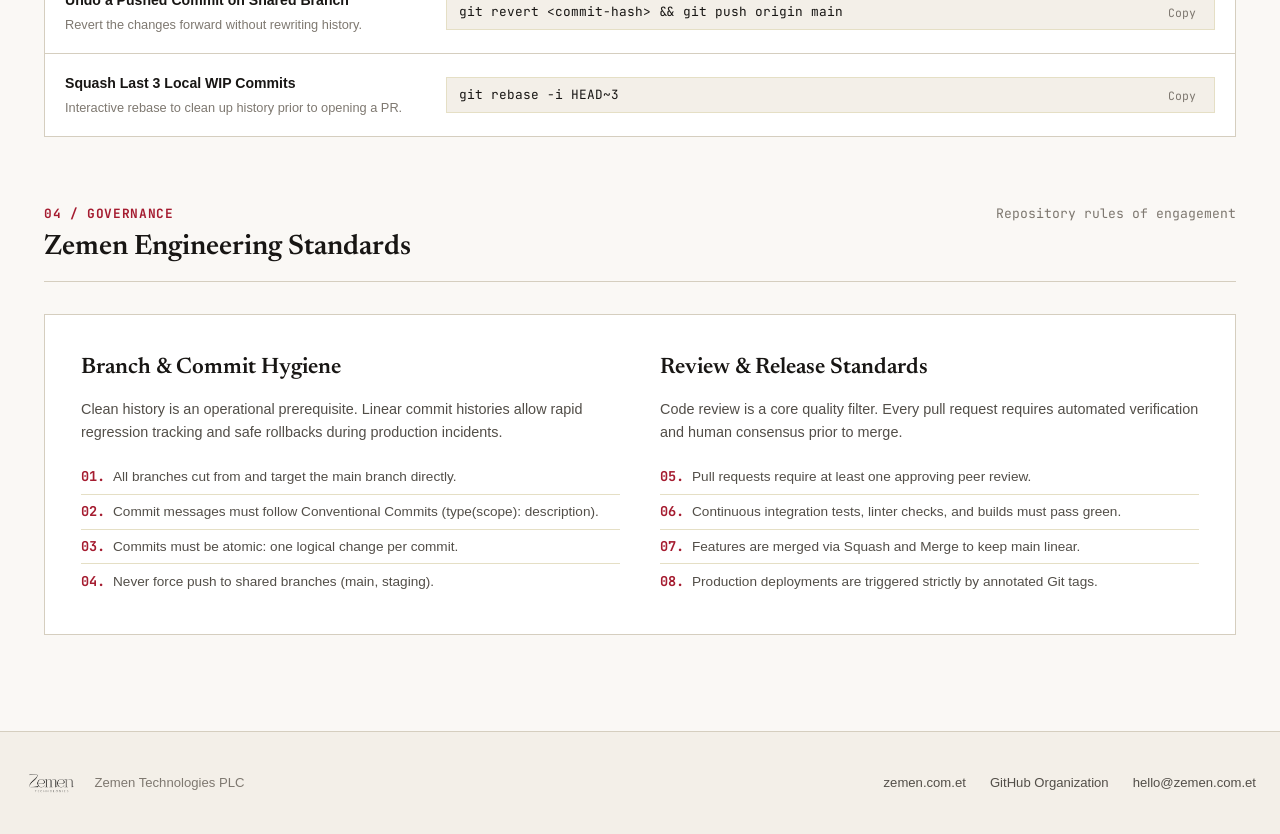
==== commit 6318ba1b: "refactor(ui): redesign webapp with human-crafted editorial layout and updated official logo" ====
--- a/index.html
+++ b/index.html
@@ -2,526 +2,486 @@
 <html lang="en">
 <head>
   <meta charset="utf-8">
-  <title>Zemen Technologies | Git & Engineering Workflows Hub</title>
+  <title>Zemen Technologies — Git & Engineering Workflows</title>
   <meta name="viewport" content="width=device-width, initial-scale=1.0">
-  <meta name="description" content="A modern Git and engineering workflows curriculum for Zemen Technologies. Inspired by Flatiron Institute Sciware, featuring interactive slides, terminal labs, and visual commit playgrounds.">
+  <meta name="description" content="Technical curriculum and version control guidelines for software engineers at Zemen Technologies PLC.">
   <link rel="icon" type="image/svg+xml" href="assets/images/favicon.svg">
-  <!-- Fonts & Icons -->
+  
+  <!-- Typography -->
   <link rel="preconnect" href="https://fonts.googleapis.com">
   <link rel="preconnect" href="https://fonts.gstatic.com" crossorigin>
-  <link href="https://fonts.googleapis.com/css2?family=Inter:wght@400;500;600;700;800&family=JetBrains+Mono:wght@400;500;600;700&display=swap" rel="stylesheet">
-  <link rel="stylesheet" href="https://cdnjs.cloudflare.com/ajax/libs/font-awesome/6.4.0/css/all.min.css">
-  <!-- Custom CSS -->
+  <link href="https://fonts.googleapis.com/css2?family=Newsreader:ital,opsz,wght@0,6..72,400;0,6..72,500;0,6..72,600;1,6..72,400&family=JetBrains+Mono:wght@400;500;600;700&display=swap" rel="stylesheet">
+  
+  <!-- Custom Stylesheet -->
   <link rel="stylesheet" href="assets/css/style.css">
 </head>
 <body>
 
-  <!-- Navigation Bar -->
-  <nav class="navbar">
-    <div class="nav-container">
-      <a href="index.html" class="nav-brand">
-        <img src="assets/images/zemen-logo.png" alt="Zemen Technologies Logo" class="nav-logo">
-        <span>ZEMEN</span>
-        <span class="brand-badge">WORKFLOWS</span>
-      </a>
-
-      <div class="nav-links">
-        <a href="#tracks" class="nav-link">Tracks</a>
-        <a href="#simulator" class="nav-link">Git Simulator</a>
-        <a href="#cheatsheets" class="nav-link">Emergency Runbook</a>
-        <a href="#about" class="nav-link">About & Inspo</a>
-      </div>
-
-      <div class="nav-actions">
-        <button id="theme-toggle-btn" class="theme-toggle" aria-label="Toggle theme">
-          <i class="fas fa-moon"></i>
-        </button>
-        <a href="https://github.com/zementechnologies/git-workflows" target="_blank" rel="noopener noreferrer" class="btn-github">
-          <i class="fab fa-github"></i>
-          <span>GitHub</span>
+  <!-- Top Header -->
+  <header class="top-header">
+    <div class="top-bar-inner">
+      <div class="brand-lockup">
+        <a href="index.html">
+          <img src="assets/images/zemen-logo.png" alt="Zemen Technologies" class="brand-logo-img">
         </a>
-      </div>
-    </div>
-  </nav>
-
-  <!-- Hero Section -->
-  <header class="hero">
-    <div class="hero-container">
-      <div class="hero-pill">
-        <span class="dot"></span>
-        <span>Zemen Technologies Engineering Series • Inspired by Sciware</span>
-      </div>
-
-      <h1 class="hero-title">
-        Master Git & Team Workflows at <span>Zemen</span>
-      </h1>
-
-      <p class="hero-subtitle">
-        A hands-on, multi-track curriculum tailored for modern software engineers. Dive into interactive presentations, real-world collaboration patterns, disaster recovery recipes, and visual branch simulators.
-      </p>
-
-      <div class="hero-cta">
-        <a href="#tracks" class="btn-primary">
-          <i class="fas fa-layer-group"></i> Explore Tracks
+        <div class="brand-divider"></div>
+        <span class="brand-subtext">Engineering Playbook</span>
+      </div>
+
+      <nav class="nav-cluster">
+        <a href="#tracks" class="nav-link-item">Curriculum</a>
+        <a href="#simulator" class="nav-link-item">Simulator</a>
+        <a href="#runbook" class="nav-link-item">Runbook</a>
+        <a href="#standards" class="nav-link-item">Standards</a>
+      </nav>
+
+      <div class="header-actions">
+        <button id="theme-toggle-btn" class="btn-theme" aria-label="Toggle theme">Mode</button>
+        <a href="https://github.com/zementechnologies/git-workflows" target="_blank" rel="noopener noreferrer" class="btn-repo-link">
+          Repository
         </a>
-        <a href="#simulator" class="btn-secondary">
-          <i class="fas fa-terminal"></i> Try Git Simulator
-        </a>
-        <a href="slides/01-foundations.html" class="btn-secondary">
-          <i class="fas fa-play-circle"></i> Launch Track 01 Slides
-        </a>
-      </div>
-
-      <!-- Quick Metrics -->
-      <div class="hero-stats">
-        <div class="stat-item">
-          <div class="stat-num">6</div>
-          <div class="stat-label">Specialized Tracks</div>
-        </div>
-        <div class="stat-item">
-          <div class="stat-num">36+</div>
-          <div class="stat-label">Interactive Slides</div>
-        </div>
-        <div class="stat-item">
-          <div class="stat-num">100%</div>
-          <div class="stat-label">Hands-on Terminal Labs</div>
-        </div>
-        <div class="stat-item">
-          <div class="stat-num">Sciware</div>
-          <div class="stat-label">Curriculum Inspiration</div>
-        </div>
       </div>
     </div>
   </header>
 
-  <!-- Main Container -->
-  <main class="main-content">
-
-    <!-- Tracks Section -->
-    <section id="tracks">
-      <div class="section-header">
-        <div class="section-tag">Learning Pathways</div>
-        <h2 class="section-title">Specialized Engineering Tracks</h2>
-        <p class="section-desc">
-          Select your engineering track or follow sequentially from fundamentals to advanced automation and emergency surgery.
+  <!-- Hero Statement -->
+  <section class="hero-statement">
+    <div class="hero-inner">
+      <div>
+        <div class="hero-meta">Zemen Technologies // Version Control Standards</div>
+        <h1 class="hero-headline">Git Specifications & Collaboration Workflows</h1>
+        <p class="hero-summary">
+          A disciplined curriculum and reference manual for engineers shipping software across web applications, financial transaction systems, cloud infrastructure, and AI tooling.
         </p>
       </div>
 
-      <!-- Filter & Search Toolbar -->
-      <div class="filter-bar">
-        <div class="filter-pills">
-          <button class="filter-pill active" data-filter="all">All Tracks</button>
-          <button class="filter-pill" data-filter="foundations">Foundations</button>
-          <button class="filter-pill" data-filter="collaboration">Collaboration</button>
-          <button class="filter-pill" data-filter="frontend">Frontend & Web</button>
-          <button class="filter-pill" data-filter="devops">Backend & DevOps</button>
-          <button class="filter-pill" data-filter="advanced">Advanced & Recovery</button>
-          <button class="filter-pill" data-filter="ai">AI & Tooling</button>
-        </div>
-
-        <div class="search-box">
-          <i class="fas fa-search"></i>
-          <input type="text" id="track-search-input" placeholder="Search topics, commands...">
-        </div>
-      </div>
-
-      <!-- Tracks Grid -->
-      <div class="tracks-grid">
-
-        <!-- Track 1: Foundations -->
-        <article class="track-card" data-category="foundations" style="--track-color: #0C2340;">
-          <div class="track-header">
-            <span class="track-badge">Track 01 • Core</span>
-            <span class="track-duration"><i class="far fa-clock"></i> 35 min</span>
-          </div>
-          <h3 class="track-title">Git Foundations & Mental Model</h3>
-          <p class="track-description">
-            Demystify Git internals: Understand the DAG, blobs, trees, commits, the three trees (working dir, index, HEAD), and master clean atomic commits.
+      <div class="hero-aside">
+        <div class="aside-title">Curriculum Scope</div>
+        <p class="aside-text">
+          Six tracks covering core directed acyclic graph internals, pull request hygiene, dependency collision surgery, release tagging, and disaster recovery.
+        </p>
+        <div class="aside-actions">
+          <a href="#tracks" class="btn-solid">Explore Tracks</a>
+          <a href="slides/01-foundations.html" class="btn-outline">Track 01 Deck</a>
+        </div>
+      </div>
+    </div>
+  </section>
+
+  <!-- Main Content Area -->
+  <main class="content-wrapper">
+
+    <!-- Section 1: Tracks -->
+    <section id="tracks" style="margin-bottom: 4rem;">
+      <div class="section-meta-header">
+        <div>
+          <span class="section-number">01 / PATHWAYS</span>
+          <h2 class="section-heading">Engineering Tracks</h2>
+        </div>
+        <span class="section-note">Structured by functional discipline</span>
+      </div>
+
+      <!-- Filters & Search Toolbar -->
+      <div class="filter-container">
+        <div class="filter-group">
+          <button class="filter-btn active" data-filter="all">All Tracks</button>
+          <button class="filter-btn" data-filter="core">Foundations</button>
+          <button class="filter-btn" data-filter="team">Team Flow</button>
+          <button class="filter-btn" data-filter="web">Web & Frontend</button>
+          <button class="filter-btn" data-filter="cloud">Backend & Cloud</button>
+          <button class="filter-btn" data-filter="recovery">Recovery</button>
+          <button class="filter-btn" data-filter="tooling">Automation</button>
+        </div>
+
+        <input type="text" id="track-search-input" class="search-field" placeholder="Search tracks or topics...">
+      </div>
+
+      <!-- Editorial Tracks List -->
+      <div class="tracks-editorial-list">
+
+        <!-- Track 01 -->
+        <article class="track-row" data-category="core">
+          <div class="track-col-index">
+            <div>
+              <div class="track-number-tag">Track 01 // Core</div>
+              <div class="track-audience">Mandatory for all engineering onboarding and interns.</div>
+            </div>
+            <div class="track-time">Duration: 35 min</div>
+          </div>
+          <div class="track-col-body">
+            <h3 class="track-name">Git Foundations & Mental Model</h3>
+            <p class="track-synopsis">
+              Demystifying Git mechanics from first principles: the directed acyclic graph (DAG), object immutability (blobs, trees, commits), the three trees (working tree, index, HEAD), and atomic hunk staging with git add -p.
+            </p>
+            <div class="tag-cluster">
+              <span class="tag-label">DAG Internals</span>
+              <span class="tag-label">Content-Addressable Storage</span>
+              <span class="tag-label">Atomic Staging</span>
+              <span class="tag-label">Branch Pointers</span>
+            </div>
+          </div>
+          <div class="track-col-actions">
+            <a href="slides/01-foundations.html" class="btn-deck">Launch Slide Deck</a>
+            <a href="tracks/01_git_foundations/lab.md" class="btn-sub-link">Terminal Lab</a>
+            <a href="tracks/01_git_foundations/README.md" class="btn-sub-link">Reference Guide</a>
+          </div>
+        </article>
+
+        <!-- Track 02 -->
+        <article class="track-row" data-category="team">
+          <div class="track-col-index">
+            <div>
+              <div class="track-number-tag">Track 02 // Collaboration</div>
+              <div class="track-audience">All product, web, and backend feature teams.</div>
+            </div>
+            <div class="track-time">Duration: 40 min</div>
+          </div>
+          <div class="track-col-body">
+            <h3 class="track-name">Team Workflows & Collaboration</h3>
+            <p class="track-synopsis">
+              Operationalizing Zemen's GitHub Flow: branch naming conventions (feat/, fix/), Conventional Commits specification, pull request anatomy, squash vs rebase merge strategies, and constructive code reviews.
+            </p>
+            <div class="tag-cluster">
+              <span class="tag-label">GitHub Flow</span>
+              <span class="tag-label">Conventional Commits</span>
+              <span class="tag-label">PR Reviews</span>
+              <span class="tag-label">Linear History</span>
+            </div>
+          </div>
+          <div class="track-col-actions">
+            <a href="slides/02-collaboration.html" class="btn-deck">Launch Slide Deck</a>
+            <a href="tracks/02_collaboration_workflows/lab.md" class="btn-sub-link">Terminal Lab</a>
+            <a href="tracks/02_collaboration_workflows/README.md" class="btn-sub-link">Reference Guide</a>
+          </div>
+        </article>
+
+        <!-- Track 03 -->
+        <article class="track-row" data-category="web">
+          <div class="track-col-index">
+            <div>
+              <div class="track-number-tag">Track 03 // Frontend</div>
+              <div class="track-audience">Frontend, fullstack, and UI engineering teams.</div>
+            </div>
+            <div class="track-time">Duration: 35 min</div>
+          </div>
+          <div class="track-col-body">
+            <h3 class="track-name">Frontend & Web Development</h3>
+            <p class="track-synopsis">
+              Resolving package-lock.json and pnpm-lock collisions cleanly without corrupting dependency integrity, branch preview CI environments, repository asset hygiene, and managing heavy media assets.
+            </p>
+            <div class="tag-cluster">
+              <span class="tag-label">Lockfile Surgery</span>
+              <span class="tag-label">Preview Deployments</span>
+              <span class="tag-label">Next.js Hygiene</span>
+              <span class="tag-label">Git LFS</span>
+            </div>
+          </div>
+          <div class="track-col-actions">
+            <a href="slides/03-frontend.html" class="btn-deck">Launch Slide Deck</a>
+            <a href="tracks/03_frontend_web/lab.md" class="btn-sub-link">Terminal Lab</a>
+            <a href="tracks/03_frontend_web/README.md" class="btn-sub-link">Reference Guide</a>
+          </div>
+        </article>
+
+        <!-- Track 04 -->
+        <article class="track-row" data-category="cloud">
+          <div class="track-col-index">
+            <div>
+              <div class="track-number-tag">Track 04 // Backend</div>
+              <div class="track-audience">Backend, cloud infrastructure, and DevOps engineers.</div>
+            </div>
+            <div class="track-time">Duration: 45 min</div>
+          </div>
+          <div class="track-col-body">
+            <h3 class="track-name">Backend, Cloud & DevOps Track</h3>
+            <p class="track-synopsis">
+              Semantic versioning (SemVer), annotated release tags, GitOps delivery models, database migration branch coordination, and automated secret scanning to prevent accidental credential commits.
+            </p>
+            <div class="tag-cluster">
+              <span class="tag-label">SemVer Tags</span>
+              <span class="tag-label">GitOps</span>
+              <span class="tag-label">Secret Scanning</span>
+              <span class="tag-label">Migration Hygiene</span>
+            </div>
+          </div>
+          <div class="track-col-actions">
+            <a href="slides/04-devops.html" class="btn-deck">Launch Slide Deck</a>
+            <a href="tracks/04_backend_devops/lab.md" class="btn-sub-link">Terminal Lab</a>
+            <a href="tracks/04_backend_devops/README.md" class="btn-sub-link">Reference Guide</a>
+          </div>
+        </article>
+
+        <!-- Track 05 -->
+        <article class="track-row" data-category="recovery">
+          <div class="track-col-index">
+            <div>
+              <div class="track-number-tag">Track 05 // Recovery</div>
+              <div class="track-audience">Senior engineers, technical leads, and incident responders.</div>
+            </div>
+            <div class="track-time">Duration: 45 min</div>
+          </div>
+          <div class="track-col-body">
+            <h3 class="track-name">Advanced Git & Disaster Recovery</h3>
+            <p class="track-synopsis">
+              Emergency recovery runbooks: interactive rebase surgery (squash, fixup, drop), restoring discarded commits using git reflog, regression isolation with git bisect, and 3-way merge conflict surgery.
+            </p>
+            <div class="tag-cluster">
+              <span class="tag-label">git rebase -i</span>
+              <span class="tag-label">git reflog</span>
+              <span class="tag-label">git bisect</span>
+              <span class="tag-label">Reset vs Revert</span>
+            </div>
+          </div>
+          <div class="track-col-actions">
+            <a href="slides/05-advanced.html" class="btn-deck">Launch Slide Deck</a>
+            <a href="tracks/05_advanced_recovery/lab.md" class="btn-sub-link">Terminal Lab</a>
+            <a href="tracks/05_advanced_recovery/README.md" class="btn-sub-link">Reference Guide</a>
+          </div>
+        </article>
+
+        <!-- Track 06 -->
+        <article class="track-row" data-category="tooling">
+          <div class="track-col-index">
+            <div>
+              <div class="track-number-tag">Track 06 // Tooling</div>
+              <div class="track-audience">All developers utilizing AI code assistants and automation.</div>
+            </div>
+            <div class="track-time">Duration: 35 min</div>
+          </div>
+          <div class="track-col-body">
+            <h3 class="track-name">AI-Assisted Git & Developer Tooling</h3>
+            <p class="track-synopsis">
+              Coding with AI agents without polluting version history: diff verification protocols, automated client-side pre-commit hooks (Husky, lint-staged), and automated pull request status gates in CI.
+            </p>
+            <div class="tag-cluster">
+              <span class="tag-label">AI Commit Hygiene</span>
+              <span class="tag-label">Pre-commit Hooks</span>
+              <span class="tag-label">CI Quality Gate</span>
+              <span class="tag-label">PR Automation</span>
+            </div>
+          </div>
+          <div class="track-col-actions">
+            <a href="slides/06-ai-automation.html" class="btn-deck">Launch Slide Deck</a>
+            <a href="tracks/06_ai_and_automation/lab.md" class="btn-sub-link">Terminal Lab</a>
+            <a href="tracks/06_ai_and_automation/README.md" class="btn-sub-link">Reference Guide</a>
+          </div>
+        </article>
+
+      </div>
+    </section>
+
+    <!-- Section 2: Simulator -->
+    <section id="simulator" style="margin-bottom: 4rem;">
+      <div class="section-meta-header">
+        <div>
+          <span class="section-number">02 / SIMULATION</span>
+          <h2 class="section-heading">Interactive Branch Simulator</h2>
+        </div>
+        <span class="section-note">Visual commit graph execution</span>
+      </div>
+
+      <div class="simulator-block">
+        <div class="sim-header">
+          <span class="sim-header-title">Commit Directed Acyclic Graph</span>
+          <span class="sim-header-badge">Current Branch: <strong id="current-branch-badge">main</strong></span>
+        </div>
+
+        <div class="sim-split-layout">
+          <!-- Canvas Panel -->
+          <div class="sim-canvas-panel">
+            <svg id="git-svg-canvas" viewBox="0 0 500 240"></svg>
+          </div>
+
+          <!-- CLI Panel -->
+          <div class="sim-cli-panel">
+            <div class="sim-cli-logs" id="terminal-log"></div>
+            <div class="sim-input-row">
+              <span class="cli-prompt">git-simulator$</span>
+              <input type="text" id="terminal-input" class="cli-input" placeholder="e.g. git commit -m &quot;feat: auth&quot;" autocomplete="off" spellcheck="false">
+            </div>
+          </div>
+        </div>
+
+        <div class="sim-quick-scenarios">
+          <span class="sim-quick-label">Scenarios:</span>
+          <button class="sim-btn-preset" data-preset="feature-branch">Create Feature Branch</button>
+          <button class="sim-btn-preset" data-preset="merge-feature">Merge to Main</button>
+          <button class="sim-btn-preset" data-preset="reset">Reset Sandbox</button>
+        </div>
+      </div>
+    </section>
+
+    <!-- Section 3: Runbook Table -->
+    <section id="runbook" class="runbook-section">
+      <div class="section-meta-header">
+        <div>
+          <span class="section-number">03 / EMERGENCY RUNBOOK</span>
+          <h2 class="section-heading">Common Scenarios & Commands</h2>
+        </div>
+        <span class="section-note">Copy command with one click</span>
+      </div>
+
+      <table class="runbook-table">
+        <thead>
+          <tr>
+            <th style="width: 32%;">Scenario</th>
+            <th>Remediation Command</th>
+          </tr>
+        </thead>
+        <tbody>
+          <tr>
+            <td>
+              <div class="scenario-title">Typo in Last Commit Message</div>
+              <div class="scenario-context">Correct the commit message before pushing to remote.</div>
+            </td>
+            <td>
+              <div class="code-cell-wrapper">
+                <code>git commit --amend -m "feat(scope): revised message"</code>
+                <button class="copy-btn-action" title="Copy command">Copy</button>
+              </div>
+            </td>
+          </tr>
+          <tr>
+            <td>
+              <div class="scenario-title">Committed Directly to Main Branch</div>
+              <div class="scenario-context">Move unpushed commits from main into a new feature branch.</div>
+            </td>
+            <td>
+              <div class="code-cell-wrapper">
+                <code>git branch feat/my-work &amp;&amp; git reset --hard origin/main</code>
+                <button class="copy-btn-action" title="Copy command">Copy</button>
+              </div>
+            </td>
+          </tr>
+          <tr>
+            <td>
+              <div class="scenario-title">Accidental Hard Reset (Lost Commits)</div>
+              <div class="scenario-context">Find the lost commit hash in the reflog and restore to a branch.</div>
+            </td>
+            <td>
+              <div class="code-cell-wrapper">
+                <code>git reflog &amp;&amp; git checkout -b rescue-branch &lt;commit-hash&gt;</code>
+                <button class="copy-btn-action" title="Copy command">Copy</button>
+              </div>
+            </td>
+          </tr>
+          <tr>
+            <td>
+              <div class="scenario-title">Package Lockfile Merge Conflict</div>
+              <div class="scenario-context">Accept incoming package.json and regenerate cleanly.</div>
+            </td>
+            <td>
+              <div class="code-cell-wrapper">
+                <code>git checkout --theirs package.json &amp;&amp; npm install</code>
+                <button class="copy-btn-action" title="Copy command">Copy</button>
+              </div>
+            </td>
+          </tr>
+          <tr>
+            <td>
+              <div class="scenario-title">Undo a Pushed Commit on Shared Branch</div>
+              <div class="scenario-context">Revert the changes forward without rewriting history.</div>
+            </td>
+            <td>
+              <div class="code-cell-wrapper">
+                <code>git revert &lt;commit-hash&gt; &amp;&amp; git push origin main</code>
+                <button class="copy-btn-action" title="Copy command">Copy</button>
+              </div>
+            </td>
+          </tr>
+          <tr>
+            <td>
+              <div class="scenario-title">Squash Last 3 Local WIP Commits</div>
+              <div class="scenario-context">Interactive rebase to clean up history prior to opening a PR.</div>
+            </td>
+            <td>
+              <div class="code-cell-wrapper">
+                <code>git rebase -i HEAD~3</code>
+                <button class="copy-btn-action" title="Copy command">Copy</button>
+              </div>
+            </td>
+          </tr>
+        </tbody>
+      </table>
+    </section>
+
+    <!-- Section 4: Repository Governance -->
+    <section id="standards">
+      <div class="section-meta-header">
+        <div>
+          <span class="section-number">04 / GOVERNANCE</span>
+          <h2 class="section-heading">Zemen Engineering Standards</h2>
+        </div>
+        <span class="section-note">Repository rules of engagement</span>
+      </div>
+
+      <div class="standards-editorial">
+        <div>
+          <h3>Branch & Commit Hygiene</h3>
+          <p>
+            Clean history is an operational prerequisite. Linear commit histories allow rapid regression tracking and safe rollbacks during production incidents.
           </p>
-          <div class="track-topics">
-            <span class="topic-tag">DAG Model</span>
-            <span class="topic-tag">Three Trees</span>
-            <span class="topic-tag">git add -p</span>
-            <span class="topic-tag">Branches as Pointers</span>
-          </div>
-          <div class="track-footer">
-            <a href="slides/01-foundations.html" class="btn-track-slides">
-              <i class="fas fa-desktop"></i> Slides
-            </a>
-            <a href="tracks/01_git_foundations/README.md" class="btn-track-guide">
-              <i class="fas fa-book-open"></i> Guide
-            </a>
-            <a href="tracks/01_git_foundations/lab.md" class="btn-track-guide" title="Lab Exercise">
-              <i class="fas fa-flask"></i> Lab
-            </a>
-          </div>
-        </article>
-
-        <!-- Track 2: Collaboration -->
-        <article class="track-card" data-category="collaboration" style="--track-color: #A51C30;">
-          <div class="track-header">
-            <span class="track-badge">Track 02 • Team</span>
-            <span class="track-duration"><i class="far fa-clock"></i> 40 min</span>
-          </div>
-          <h3 class="track-title">Team Workflows & Collaboration</h3>
-          <p class="track-description">
-            Ship with confidence using Zemen's GitHub Flow: standard branch naming conventions, Conventional Commits, PR anatomy, and constructive code reviews.
+          <ul class="standards-rules-list">
+            <li>
+              <span class="rule-num">01.</span>
+              <span>All branches cut from and target the main branch directly.</span>
+            </li>
+            <li>
+              <span class="rule-num">02.</span>
+              <span>Commit messages must follow Conventional Commits (type(scope): description).</span>
+            </li>
+            <li>
+              <span class="rule-num">03.</span>
+              <span>Commits must be atomic: one logical change per commit.</span>
+            </li>
+            <li>
+              <span class="rule-num">04.</span>
+              <span>Never force push to shared branches (main, staging).</span>
+            </li>
+          </ul>
+        </div>
+
+        <div>
+          <h3>Review & Release Standards</h3>
+          <p>
+            Code review is a core quality filter. Every pull request requires automated verification and human consensus prior to merge.
           </p>
-          <div class="track-topics">
-            <span class="topic-tag">GitHub Flow</span>
-            <span class="topic-tag">Conventional Commits</span>
-            <span class="topic-tag">PR Quality</span>
-            <span class="topic-tag">Squash vs Rebase</span>
-          </div>
-          <div class="track-footer">
-            <a href="slides/02-collaboration.html" class="btn-track-slides">
-              <i class="fas fa-desktop"></i> Slides
-            </a>
-            <a href="tracks/02_collaboration_workflows/README.md" class="btn-track-guide">
-              <i class="fas fa-book-open"></i> Guide
-            </a>
-            <a href="tracks/02_collaboration_workflows/lab.md" class="btn-track-guide" title="Lab Exercise">
-              <i class="fas fa-flask"></i> Lab
-            </a>
-          </div>
-        </article>
-
-        <!-- Track 3: Frontend & Web -->
-        <article class="track-card" data-category="frontend" style="--track-color: #2563EB;">
-          <div class="track-header">
-            <span class="track-badge">Track 03 • Web</span>
-            <span class="track-duration"><i class="far fa-clock"></i> 35 min</span>
-          </div>
-          <h3 class="track-title">Frontend & Web Development</h3>
-          <p class="track-description">
-            Solve web-specific challenges: safely resolve package-lock.json and pnpm-lock collisions, configure branch preview deployments, and maintain asset hygiene.
-          </p>
-          <div class="track-topics">
-            <span class="topic-tag">Lockfile Conflicts</span>
-            <span class="topic-tag">Preview Deploys</span>
-            <span class="topic-tag">Git LFS</span>
-            <span class="topic-tag">Next.js Hygiene</span>
-          </div>
-          <div class="track-footer">
-            <a href="slides/03-frontend.html" class="btn-track-slides">
-              <i class="fas fa-desktop"></i> Slides
-            </a>
-            <a href="tracks/03_frontend_web/README.md" class="btn-track-guide">
-              <i class="fas fa-book-open"></i> Guide
-            </a>
-            <a href="tracks/03_frontend_web/lab.md" class="btn-track-guide" title="Lab Exercise">
-              <i class="fas fa-flask"></i> Lab
-            </a>
-          </div>
-        </article>
-
-        <!-- Track 4: Backend & DevOps -->
-        <article class="track-card" data-category="devops" style="--track-color: #059669;">
-          <div class="track-header">
-            <span class="track-badge">Track 04 • Cloud</span>
-            <span class="track-duration"><i class="far fa-clock"></i> 45 min</span>
-          </div>
-          <h3 class="track-title">Backend, Cloud & DevOps Track</h3>
-          <p class="track-description">
-            Version infrastructure and APIs: Semantic Versioning, annotated release tags, GitOps workflows with Kubernetes, and preventing accidental credential leaks.
-          </p>
-          <div class="track-topics">
-            <span class="topic-tag">SemVer & Tags</span>
-            <span class="topic-tag">GitOps</span>
-            <span class="topic-tag">Secret Scanning</span>
-            <span class="topic-tag">DB Migrations</span>
-          </div>
-          <div class="track-footer">
-            <a href="slides/04-devops.html" class="btn-track-slides">
-              <i class="fas fa-desktop"></i> Slides
-            </a>
-            <a href="tracks/04_backend_devops/README.md" class="btn-track-guide">
-              <i class="fas fa-book-open"></i> Guide
-            </a>
-            <a href="tracks/04_backend_devops/lab.md" class="btn-track-guide" title="Lab Exercise">
-              <i class="fas fa-flask"></i> Lab
-            </a>
-          </div>
-        </article>
-
-        <!-- Track 5: Advanced & Recovery -->
-        <article class="track-card" data-category="advanced" style="--track-color: #DC2626;">
-          <div class="track-header">
-            <span class="track-badge">Track 05 • Advanced</span>
-            <span class="track-duration"><i class="far fa-clock"></i> 45 min</span>
-          </div>
-          <h3 class="track-title">Advanced Git & Disaster Recovery</h3>
-          <p class="track-description">
-            Your emergency paramedic toolkit: Interactive rebase surgery, restoring deleted branches with git reflog, and binary-searching regressions with git bisect.
-          </p>
-          <div class="track-topics">
-            <span class="topic-tag">git rebase -i</span>
-            <span class="topic-tag">git reflog</span>
-            <span class="topic-tag">git bisect</span>
-            <span class="topic-tag">Reset vs Revert</span>
-          </div>
-          <div class="track-footer">
-            <a href="slides/05-advanced.html" class="btn-track-slides">
-              <i class="fas fa-desktop"></i> Slides
-            </a>
-            <a href="tracks/05_advanced_recovery/README.md" class="btn-track-guide">
-              <i class="fas fa-book-open"></i> Guide
-            </a>
-            <a href="tracks/05_advanced_recovery/lab.md" class="btn-track-guide" title="Lab Exercise">
-              <i class="fas fa-flask"></i> Lab
-            </a>
-          </div>
-        </article>
-
-        <!-- Track 6: AI & Tooling -->
-        <article class="track-card" data-category="ai" style="--track-color: #7C3AED;">
-          <div class="track-header">
-            <span class="track-badge">Track 06 • AI</span>
-            <span class="track-duration"><i class="far fa-clock"></i> 35 min</span>
-          </div>
-          <h3 class="track-title">AI-Assisted Git & Developer Tooling</h3>
-          <p class="track-description">
-            Leverage AI coding agents responsibly without cluttering commit history, install Husky pre-commit hooks, and automate PR status checks with GitHub Actions.
-          </p>
-          <div class="track-topics">
-            <span class="topic-tag">AI Hygiene</span>
-            <span class="topic-tag">Husky & Lint-staged</span>
-            <span class="topic-tag">GitHub Actions</span>
-            <span class="topic-tag">PR Bots</span>
-          </div>
-          <div class="track-footer">
-            <a href="slides/06-ai-automation.html" class="btn-track-slides">
-              <i class="fas fa-desktop"></i> Slides
-            </a>
-            <a href="tracks/06_ai_and_automation/README.md" class="btn-track-guide">
-              <i class="fas fa-book-open"></i> Guide
-            </a>
-            <a href="tracks/06_ai_and_automation/lab.md" class="btn-track-guide" title="Lab Exercise">
-              <i class="fas fa-flask"></i> Lab
-            </a>
-          </div>
-        </article>
-
+          <ul class="standards-rules-list">
+            <li>
+              <span class="rule-num">05.</span>
+              <span>Pull requests require at least one approving peer review.</span>
+            </li>
+            <li>
+              <span class="rule-num">06.</span>
+              <span>Continuous integration tests, linter checks, and builds must pass green.</span>
+            </li>
+            <li>
+              <span class="rule-num">07.</span>
+              <span>Features are merged via Squash and Merge to keep main linear.</span>
+            </li>
+            <li>
+              <span class="rule-num">08.</span>
+              <span>Production deployments are triggered strictly by annotated Git tags.</span>
+            </li>
+          </ul>
+        </div>
       </div>
     </section>
 
-    <!-- Interactive Git Simulator Section -->
-    <section id="simulator" class="playground-section">
-      <div class="section-header" style="margin-bottom: 0.5rem;">
-        <div class="section-tag">Interactive Learning</div>
-        <h2 class="section-title">Visual Git Playground & Simulator</h2>
-        <p class="section-desc">
-          Test real Git commands and watch how branches, commits, and HEAD move in the live DAG graph below. No terminal installation required.
-        </p>
-      </div>
-
-      <div class="playground-grid">
-        <!-- Visual Canvas -->
-        <div class="canvas-container">
-          <div class="canvas-header">
-            <span><i class="fas fa-project-diagram"></i> Live Commit DAG</span>
-            <span class="status-badge" id="current-branch-badge">main</span>
-          </div>
-          <svg id="git-svg-canvas" viewBox="0 0 500 280"></svg>
-        </div>
-
-        <!-- Terminal Interface -->
-        <div class="terminal-container">
-          <div class="terminal-header">
-            <div class="window-dots">
-              <div class="dot-red"></div>
-              <div class="dot-yellow"></div>
-              <div class="dot-green"></div>
-            </div>
-            <div class="terminal-title">bash — zemen-app (git)</div>
-            <div style="font-size: 0.72rem; color: #8B949E;">Type 'git help'</div>
-          </div>
-
-          <div class="terminal-log" id="terminal-log"></div>
-
-          <div class="terminal-input-row">
-            <span class="terminal-prompt">dev@zemen:~$</span>
-            <input type="text" id="terminal-input" class="terminal-input" placeholder="e.g. git commit -m &quot;feat: auth&quot;" autocomplete="off" spellcheck="false">
-          </div>
-
-          <!-- Presets -->
-          <div class="terminal-presets">
-            <span style="font-size: 0.75rem; color: #8B949E; align-self: center;">Quick Scenarios:</span>
-            <button class="preset-btn" data-preset="feature-branch">Create Feature Branch</button>
-            <button class="preset-btn" data-preset="merge-feature">Merge to Main</button>
-            <button class="preset-btn" data-preset="reset">Reset Sandbox</button>
-          </div>
-        </div>
-      </div>
-    </section>
-
-    <!-- Emergency Runbook & Cheatsheet Section -->
-    <section id="cheatsheets" class="cheatsheet-section">
-      <div class="section-header">
-        <div class="section-tag">Rapid Reference</div>
-        <h2 class="section-title">Emergency Runbook & Cheatsheet</h2>
-        <p class="section-desc">
-          Instant solutions to the most common Git emergencies faced by engineers. Click copy to grab the command.
-        </p>
-      </div>
-
-      <div class="cheatsheet-grid">
-
-        <div class="cheat-card">
-          <h4><i class="fas fa-edit" style="color: #A51C30;"></i> Typo in Last Commit Message</h4>
-          <div class="cheat-item">
-            <div class="cheat-desc">Fix the commit message before pushing:</div>
-            <div class="code-box">
-              <code>git commit --amend -m "feat: corrected message"</code>
-              <button class="copy-btn" title="Copy"><i class="far fa-copy"></i></button>
-            </div>
-          </div>
-        </div>
-
-        <div class="cheat-card">
-          <h4><i class="fas fa-code-branch" style="color: #0C2340;"></i> Committed to Wrong Branch</h4>
-          <div class="cheat-item">
-            <div class="cheat-desc">Move the latest unpushed commit to a new branch:</div>
-            <div class="code-box">
-              <code>git branch feat/my-feature &amp;&amp; git reset --hard HEAD~1</code>
-              <button class="copy-btn" title="Copy"><i class="far fa-copy"></i></button>
-            </div>
-          </div>
-        </div>
-
-        <div class="cheat-card">
-          <h4><i class="fas fa-trash-restore" style="color: #DC2626;"></i> Lost Commits with Hard Reset</h4>
-          <div class="cheat-item">
-            <div class="cheat-desc">Find your lost commit hash in reflog and restore:</div>
-            <div class="code-box">
-              <code>git reflog &amp;&amp; git checkout -b recover-branch HEAD@{1}</code>
-              <button class="copy-btn" title="Copy"><i class="far fa-copy"></i></button>
-            </div>
-          </div>
-        </div>
-
-        <div class="cheat-card">
-          <h4><i class="fas fa-lock" style="color: #2563EB;"></i> Lockfile Merge Conflict</h4>
-          <div class="cheat-item">
-            <div class="cheat-desc">Accept incoming package.json and regenerate cleanly:</div>
-            <div class="code-box">
-              <code>git checkout --theirs package.json &amp;&amp; npm install</code>
-              <button class="copy-btn" title="Copy"><i class="far fa-copy"></i></button>
-            </div>
-          </div>
-        </div>
-
-        <div class="cheat-card">
-          <h4><i class="fas fa-history" style="color: #059669;"></i> Undo a Pushed Commit Safely</h4>
-          <div class="cheat-item">
-            <div class="cheat-desc">Revert without rewriting history on shared branch:</div>
-            <div class="code-box">
-              <code>git revert &lt;commit-hash&gt; &amp;&amp; git push origin main</code>
-              <button class="copy-btn" title="Copy"><i class="far fa-copy"></i></button>
-            </div>
-          </div>
-        </div>
-
-        <div class="cheat-card">
-          <h4><i class="fas fa-sliders-h" style="color: #7C3AED;"></i> Squash Last 3 Commits</h4>
-          <div class="cheat-item">
-            <div class="cheat-desc">Clean up messy WIP commits interactively:</div>
-            <div class="code-box">
-              <code>git rebase -i HEAD~3</code>
-              <button class="copy-btn" title="Copy"><i class="far fa-copy"></i></button>
-            </div>
-          </div>
-        </div>
-
-      </div>
-    </section>
-
-    <!-- About & Inspiration Section -->
-    <section id="about" style="background: var(--bg-card); border: 1px solid var(--border-color); border-radius: var(--radius-lg); padding: 2.5rem; margin-bottom: 2rem;">
-      <div class="section-header" style="margin-bottom: 1.25rem;">
-        <div class="section-tag">Background & Acknowledgements</div>
-        <h2 class="section-title">Inspired by Flatiron Institute Sciware</h2>
-      </div>
-
-      <div style="display: grid; grid-template-columns: 1.2fr 0.8fr; gap: 2rem; align-items: start;">
-        <div>
-          <p style="color: var(--text-secondary); margin-bottom: 1rem; line-height: 1.7;">
-            This curriculum is directly modeled after the acclaimed <strong>Sciware</strong> initiative developed by the <a href="https://github.com/flatironinstitute/sciware" target="_blank" rel="noopener noreferrer" style="color: var(--brand-crimson); font-weight: 600;">Flatiron Institute</a> in New York City. Sciware established a remarkable open-source learning community focused on practical scientific software development and engineering workflows.
-          </p>
-          <p style="color: var(--text-secondary); line-height: 1.7;">
-            At <strong>Zemen Technologies PLC</strong>, we adapted this model for modern enterprise software development in Africa. We created targeted engineering tracks that bridge real-world business realities—such as distributed teams, payment gateway integrations, preview deployments, lockfile collisions, and AI agent coding—with foundational computer science and version control rigor.
-          </p>
-        </div>
-
-        <div style="background: var(--bg-secondary); border: 1px solid var(--border-color); border-radius: var(--radius-md); padding: 1.5rem;">
-          <h4 style="color: var(--brand-navy); margin-bottom: 0.75rem;"><i class="fas fa-lightbulb" style="color: #D4AF37;"></i> How to Contribute</h4>
-          <p style="font-size: 0.85rem; color: var(--text-secondary); margin-bottom: 1rem;">
-            Zemen engineers and external collaborators are encouraged to add new tracks, propose workflow enhancements, and submit interactive lab solutions.
-          </p>
-          <a href="https://github.com/zementechnologies/git-workflows/blob/main/CONTRIBUTING.md" class="btn-secondary" style="font-size: 0.82rem; padding: 0.4rem 0.8rem;">
-            <i class="fas fa-pencil-alt"></i> Contribution Guidelines
-          </a>
-        </div>
-      </div>
-    </section>
-
   </main>
 
-  <!-- Footer -->
-  <footer>
-    <div class="footer-container">
-      <div class="footer-top">
-        <div class="footer-brand">
-          <div style="display: flex; align-items: center; gap: 0.5rem; margin-bottom: 0.75rem;">
-            <img src="assets/images/zemen-logo.png" alt="Zemen Logo" style="height: 32px;">
-            <h3 style="margin: 0;">Zemen Technologies PLC</h3>
-          </div>
-          <p>
-            Building high-impact technology solutions, software infrastructure, and developer learning platforms in Ethiopia and beyond.
-          </p>
-        </div>
-
-        <div class="footer-links">
-          <div class="link-group">
-            <h5>Tracks</h5>
-            <ul>
-              <li><a href="slides/01-foundations.html">01. Foundations</a></li>
-              <li><a href="slides/02-collaboration.html">02. Collaboration</a></li>
-              <li><a href="slides/03-frontend.html">03. Frontend & Web</a></li>
-              <li><a href="slides/04-devops.html">04. Backend & DevOps</a></li>
-              <li><a href="slides/05-advanced.html">05. Disaster Recovery</a></li>
-              <li><a href="slides/06-ai-automation.html">06. AI & Tooling</a></li>
-            </ul>
-          </div>
-
-          <div class="link-group">
-            <h5>Resources</h5>
-            <ul>
-              <li><a href="https://github.com/zementechnologies/git-workflows" target="_blank" rel="noopener noreferrer">GitHub Repository</a></li>
-              <li><a href="https://github.com/flatironinstitute/sciware" target="_blank" rel="noopener noreferrer">Flatiron Sciware (Inspo)</a></li>
-              <li><a href="#simulator">Visual Git Simulator</a></li>
-              <li><a href="#cheatsheets">Emergency Runbook</a></li>
-            </ul>
-          </div>
-
-          <div class="link-group">
-            <h5>Organization</h5>
-            <ul>
-              <li><a href="https://zemen.com.et" target="_blank" rel="noopener noreferrer">Website (zemen.com.et)</a></li>
-              <li><a href="mailto:hello@zemen.com.et">hello@zemen.com.et</a></li>
-              <li><a href="https://github.com/zementechnologies" target="_blank" rel="noopener noreferrer">@zementechnologies</a></li>
-            </ul>
-          </div>
-        </div>
-      </div>
-
-      <div class="footer-bottom">
-        <div>
-          &copy; 2026 Zemen Technologies PLC. All rights reserved. Open-source educational project.
-        </div>
-        <div>
-          Hosted on <a href="https://pages.github.com" target="_blank" rel="noopener noreferrer" style="color: var(--brand-crimson); font-weight: 600;">GitHub Pages</a>
-        </div>
+  <!-- Site Footer -->
+  <footer class="site-footer">
+    <div class="footer-inner">
+      <div class="footer-brand-side">
+        <img src="assets/images/zemen-logo.png" alt="Zemen Technologies" class="footer-logo">
+        <span>Zemen Technologies PLC</span>
+      </div>
+
+      <div class="footer-links-row">
+        <a href="https://zemen.com.et" target="_blank" rel="noopener noreferrer" class="footer-link-item">zemen.com.et</a>
+        <a href="https://github.com/zementechnologies" target="_blank" rel="noopener noreferrer" class="footer-link-item">GitHub Organization</a>
+        <a href="mailto:hello@zemen.com.et" class="footer-link-item">hello@zemen.com.et</a>
       </div>
     </div>
   </footer>
--- a/assets/css/style.css
+++ b/assets/css/style.css
@@ -1,50 +1,51 @@
-/* Zemen Technologies - Git & Workflows Portal Stylesheet */
+/* Zemen Technologies — Engineering Workflows Portal
+   A constrained, editorial stylesheet for technical documentation and slide navigation.
+   Designed for clarity, legibility, and architectural precision. */
+
 :root {
-  --bg-primary: #FCFBF9;
-  --bg-secondary: #F5F2EB;
+  --bg-canvas: #FAF8F5;
+  --bg-surface: #F3EFE8;
+  --bg-subtle: #EBE5DB;
   --bg-card: #FFFFFF;
-  --border-color: #E8E3D8;
-  --border-subtle: #EDE9E1;
-  --text-primary: #1A1715;
-  --text-secondary: #5A5652;
-  --text-muted: #8A857F;
+  --border-light: #E5DFC5;
+  --border-strong: #D5CEBF;
+  --border-dark: #1A1715;
+  
+  --ink-primary: #181614;
+  --ink-secondary: #524E48;
+  --ink-muted: #7E7870;
+  
+  --brand-crimson: #A51C30;
+  --brand-crimson-hover: #861626;
   --brand-navy: #0C2340;
-  --brand-navy-light: #16365C;
-  --brand-crimson: #A51C30;
-  --brand-crimson-hover: #8B1728;
-  --brand-gold: #D4AF37;
-  --brand-emerald: #059669;
-  --code-bg: #1E1E24;
-  --code-text: #E6EDF3;
-  --shadow-sm: 0 1px 3px rgba(0,0,0,0.05);
-  --shadow-md: 0 4px 12px rgba(0,0,0,0.08);
-  --shadow-lg: 0 10px 25px rgba(0,0,0,0.12);
-  --font-sans: 'Inter', -apple-system, BlinkMacSystemFont, "Segoe UI", Roboto, sans-serif;
-  --font-mono: 'JetBrains Mono', 'Fira Code', 'Courier New', monospace;
-  --radius-sm: 6px;
-  --radius-md: 10px;
-  --radius-lg: 16px;
-  --transition: all 0.2s cubic-bezier(0.16, 1, 0.3, 1);
+  
+  --code-bg: #1C1A18;
+  --code-fg: #E8E4DD;
+  
+  --font-serif: "Newsreader", "Charter", "Georgia", serif;
+  --font-sans: -apple-system, BlinkMacSystemFont, "Segoe UI", Roboto, "Helvetica Neue", Arial, sans-serif;
+  --font-mono: "JetBrains Mono", "SF Mono", Menlo, Consolas, monospace;
 }
 
 [data-theme="dark"] {
-  --bg-primary: #0D1117;
-  --bg-secondary: #161B22;
-  --bg-card: #1C2128;
-  --border-color: #30363D;
-  --border-subtle: #21262D;
-  --text-primary: #F0F6FC;
-  --text-secondary: #8B949E;
-  --text-muted: #6E7681;
-  --brand-navy: #58A6FF;
-  --brand-navy-light: #79C0FF;
-  --brand-crimson: #F85149;
-  --brand-crimson-hover: #DA3633;
-  --code-bg: #090D13;
-  --code-text: #C9D1D9;
-  --shadow-sm: 0 1px 3px rgba(0,0,0,0.4);
-  --shadow-md: 0 4px 12px rgba(0,0,0,0.5);
-  --shadow-lg: 0 10px 25px rgba(0,0,0,0.6);
+  --bg-canvas: #141312;
+  --bg-surface: #1B1A18;
+  --bg-subtle: #242220;
+  --bg-card: #1E1D1B;
+  --border-light: #2C2A26;
+  --border-strong: #3D3A35;
+  --border-dark: #E8E4DD;
+  
+  --ink-primary: #EBE7E0;
+  --ink-secondary: #A09A90;
+  --ink-muted: #726D65;
+  
+  --brand-crimson: #C93B4E;
+  --brand-crimson-hover: #E04D60;
+  --brand-navy: #82AEDB;
+  
+  --code-bg: #0D0C0B;
+  --code-fg: #E8E4DD;
 }
 
 *, *::before, *::after {
@@ -55,829 +56,779 @@
 
 body {
   font-family: var(--font-sans);
-  background-color: var(--bg-primary);
-  color: var(--text-primary);
-  line-height: 1.6;
-  transition: background-color 0.3s ease, color 0.3s ease;
-  min-height: 100vh;
-  display: flex;
-  flex-direction: column;
+  background-color: var(--bg-canvas);
+  color: var(--ink-primary);
+  line-height: 1.55;
+  -webkit-font-smoothing: antialiased;
+  -moz-osx-font-smoothing: grayscale;
 }
 
 a {
   color: inherit;
   text-decoration: none;
-  transition: var(--transition);
-}
-
-/* Header & Navigation */
-.navbar {
+}
+
+/* Header & Top Bar */
+.top-header {
+  border-bottom: 1px solid var(--border-strong);
+  background: var(--bg-canvas);
   position: sticky;
   top: 0;
-  z-index: 100;
-  background-color: var(--bg-primary);
-  border-bottom: 1px solid var(--border-color);
-  backdrop-filter: blur(12px);
-  -webkit-backdrop-filter: blur(12px);
-}
-
-.nav-container {
-  max-width: 1280px;
+  z-index: 50;
+}
+
+.top-bar-inner {
+  max-width: 1240px;
   margin: 0 auto;
-  padding: 0.9rem 1.5rem;
+  padding: 0.85rem 1.5rem;
   display: flex;
   align-items: center;
   justify-content: space-between;
-}
-
-.nav-brand {
+  gap: 1.5rem;
+}
+
+.brand-lockup {
+  display: flex;
+  align-items: center;
+  gap: 1rem;
+}
+
+.brand-logo-img {
+  height: 28px;
+  width: auto;
+  display: block;
+}
+
+.brand-divider {
+  width: 1px;
+  height: 18px;
+  background-color: var(--border-strong);
+}
+
+.brand-subtext {
+  font-family: var(--font-mono);
+  font-size: 0.75rem;
+  letter-spacing: 0.08em;
+  text-transform: uppercase;
+  color: var(--ink-secondary);
+  font-weight: 600;
+}
+
+.nav-cluster {
+  display: flex;
+  align-items: center;
+  gap: 1.75rem;
+}
+
+.nav-link-item {
+  font-size: 0.85rem;
+  font-weight: 500;
+  color: var(--ink-secondary);
+  padding: 0.2rem 0;
+  border-bottom: 1px solid transparent;
+}
+
+.nav-link-item:hover {
+  color: var(--ink-primary);
+  border-bottom-color: var(--ink-primary);
+}
+
+.header-actions {
   display: flex;
   align-items: center;
   gap: 0.75rem;
+}
+
+.btn-theme {
+  background: transparent;
+  border: 1px solid var(--border-strong);
+  color: var(--ink-secondary);
+  font-size: 0.8rem;
+  padding: 0.4rem 0.65rem;
+  cursor: pointer;
+  font-family: var(--font-mono);
+  display: inline-flex;
+  align-items: center;
+  gap: 0.4rem;
+}
+
+.btn-theme:hover {
+  border-color: var(--ink-primary);
+  color: var(--ink-primary);
+}
+
+.btn-repo-link {
+  font-family: var(--font-mono);
+  font-size: 0.78rem;
+  padding: 0.4rem 0.85rem;
+  background: var(--ink-primary);
+  color: var(--bg-canvas) !important;
+  font-weight: 500;
+  border: 1px solid var(--ink-primary);
+}
+
+.btn-repo-link:hover {
+  background: var(--brand-crimson);
+  border-color: var(--brand-crimson);
+}
+
+/* Hero Statement */
+.hero-statement {
+  border-bottom: 1px solid var(--border-strong);
+  padding: 3.5rem 1.5rem 2.5rem;
+  background: var(--bg-surface);
+}
+
+.hero-inner {
+  max-width: 1240px;
+  margin: 0 auto;
+  display: grid;
+  grid-template-columns: 1.6fr 1fr;
+  gap: 3rem;
+  align-items: end;
+}
+
+@media (max-width: 900px) {
+  .hero-inner {
+    grid-template-columns: 1fr;
+    gap: 1.5rem;
+  }
+}
+
+.hero-meta {
+  font-family: var(--font-mono);
+  font-size: 0.75rem;
+  text-transform: uppercase;
+  letter-spacing: 0.12em;
+  color: var(--brand-crimson);
   font-weight: 700;
-  font-size: 1.15rem;
-  color: var(--brand-navy);
-}
-
-.nav-logo {
-  height: 38px;
-  width: auto;
-  object-fit: contain;
-}
-
-.brand-badge {
-  font-size: 0.7rem;
-  text-transform: uppercase;
-  letter-spacing: 0.08em;
-  background-color: var(--brand-crimson);
-  color: #FFFFFF;
-  padding: 0.2rem 0.5rem;
-  border-radius: 4px;
+  margin-bottom: 0.75rem;
+}
+
+.hero-headline {
+  font-family: var(--font-serif);
+  font-size: 2.75rem;
+  line-height: 1.15;
+  letter-spacing: -0.02em;
   font-weight: 600;
-}
-
-.nav-links {
-  display: flex;
-  align-items: center;
-  gap: 1.5rem;
-}
-
-.nav-link {
-  font-size: 0.92rem;
-  font-weight: 500;
-  color: var(--text-secondary);
-  padding: 0.4rem 0.6rem;
-  border-radius: var(--radius-sm);
-}
-
-.nav-link:hover, .nav-link.active {
-  color: var(--brand-crimson);
-}
-
-.nav-actions {
-  display: flex;
-  align-items: center;
-  gap: 0.75rem;
-}
-
-.theme-toggle, .btn-icon {
-  background: var(--bg-secondary);
-  border: 1px solid var(--border-color);
-  color: var(--text-primary);
-  width: 38px;
-  height: 38px;
-  border-radius: var(--radius-sm);
-  display: flex;
-  align-items: center;
-  justify-content: center;
-  cursor: pointer;
-  transition: var(--transition);
-}
-
-.theme-toggle:hover, .btn-icon:hover {
-  border-color: var(--brand-crimson);
-  color: var(--brand-crimson);
-}
-
-.btn-github {
-  display: inline-flex;
-  align-items: center;
-  gap: 0.5rem;
-  padding: 0.5rem 0.9rem;
-  background-color: var(--brand-navy);
-  color: #FFFFFF !important;
-  font-size: 0.85rem;
-  font-weight: 600;
-  border-radius: var(--radius-sm);
-  transition: var(--transition);
-}
-
-.btn-github:hover {
-  background-color: var(--brand-crimson);
-}
-
-/* Hero Section */
-.hero {
-  padding: 4.5rem 1.5rem 3rem;
-  background: linear-gradient(180deg, var(--bg-secondary) 0%, var(--bg-primary) 100%);
-  border-bottom: 1px solid var(--border-color);
-}
-
-.hero-container {
-  max-width: 1280px;
-  margin: 0 auto;
-  text-align: center;
-}
-
-.hero-pill {
-  display: inline-flex;
-  align-items: center;
-  gap: 0.5rem;
+  color: var(--ink-primary);
+  margin-bottom: 1rem;
+}
+
+.hero-summary {
+  font-size: 1.05rem;
+  color: var(--ink-secondary);
+  line-height: 1.6;
+  max-width: 640px;
+}
+
+.hero-aside {
   background: var(--bg-card);
-  border: 1px solid var(--border-color);
-  padding: 0.35rem 0.85rem;
-  border-radius: 9999px;
-  font-size: 0.82rem;
-  font-weight: 600;
-  color: var(--brand-crimson);
-  margin-bottom: 1.5rem;
-  box-shadow: var(--shadow-sm);
-}
-
-.hero-pill .dot {
-  width: 8px;
-  height: 8px;
-  border-radius: 50%;
-  background-color: var(--brand-emerald);
-  animation: pulse 2s infinite;
-}
-
-@keyframes pulse {
-  0% { transform: scale(0.95); opacity: 0.8; }
-  50% { transform: scale(1.15); opacity: 1; }
-  100% { transform: scale(0.95); opacity: 0.8; }
-}
-
-.hero-title {
-  font-size: 2.85rem;
-  font-weight: 800;
-  line-height: 1.15;
-  color: var(--brand-navy);
-  margin-bottom: 1.25rem;
-  letter-spacing: -0.02em;
-}
-
-.hero-title span {
-  color: var(--brand-crimson);
-}
-
-.hero-subtitle {
-  font-size: 1.2rem;
-  color: var(--text-secondary);
-  max-width: 760px;
-  margin: 0 auto 2.25rem;
-  line-height: 1.55;
-}
-
-.hero-cta {
-  display: flex;
-  align-items: center;
-  justify-content: center;
-  gap: 1rem;
-  flex-wrap: wrap;
-  margin-bottom: 3rem;
-}
-
-.btn-primary {
-  display: inline-flex;
-  align-items: center;
-  gap: 0.6rem;
-  background-color: var(--brand-crimson);
-  color: #FFFFFF !important;
-  font-weight: 600;
-  font-size: 0.98rem;
-  padding: 0.75rem 1.4rem;
-  border-radius: var(--radius-sm);
-  box-shadow: 0 4px 14px rgba(165, 28, 48, 0.25);
-  transition: var(--transition);
-}
-
-.btn-primary:hover {
-  background-color: var(--brand-crimson-hover);
-  transform: translateY(-2px);
-  box-shadow: 0 6px 20px rgba(165, 28, 48, 0.35);
-}
-
-.btn-secondary {
-  display: inline-flex;
-  align-items: center;
-  gap: 0.6rem;
-  background-color: var(--bg-card);
-  color: var(--text-primary);
-  border: 1px solid var(--border-color);
-  font-weight: 600;
-  font-size: 0.98rem;
-  padding: 0.75rem 1.4rem;
-  border-radius: var(--radius-sm);
-  transition: var(--transition);
-}
-
-.btn-secondary:hover {
-  border-color: var(--brand-navy);
-  color: var(--brand-navy);
-  transform: translateY(-2px);
-}
-
-/* Quick Stats Bar */
-.hero-stats {
-  display: grid;
-  grid-template-columns: repeat(auto-fit, minmax(200px, 1fr));
-  gap: 1.5rem;
-  max-width: 960px;
-  margin: 0 auto;
-  padding-top: 1.5rem;
-  border-top: 1px solid var(--border-color);
-}
-
-.stat-item {
-  text-align: center;
-}
-
-.stat-num {
-  font-size: 1.85rem;
-  font-weight: 800;
-  color: var(--brand-navy);
-  line-height: 1.2;
-}
-
-.stat-label {
-  font-size: 0.85rem;
-  color: var(--text-muted);
-  font-weight: 500;
-}
-
-/* Main Container */
-.main-content {
-  max-width: 1280px;
-  margin: 0 auto;
-  padding: 3rem 1.5rem;
-  flex: 1;
-  width: 100%;
-}
-
-/* Section Headers */
-.section-header {
-  margin-bottom: 2rem;
-}
-
-.section-tag {
+  border: 1px solid var(--border-strong);
+  padding: 1.5rem;
+}
+
+.aside-title {
   font-family: var(--font-mono);
   font-size: 0.75rem;
   text-transform: uppercase;
   letter-spacing: 0.1em;
+  color: var(--ink-muted);
+  margin-bottom: 0.5rem;
+}
+
+.aside-text {
+  font-size: 0.88rem;
+  color: var(--ink-secondary);
+  line-height: 1.5;
+  margin-bottom: 1rem;
+}
+
+.aside-actions {
+  display: flex;
+  gap: 0.75rem;
+}
+
+.btn-solid {
+  background: var(--brand-crimson);
+  color: #FFFFFF !important;
+  font-family: var(--font-mono);
+  font-size: 0.78rem;
+  padding: 0.55rem 0.9rem;
+  font-weight: 600;
+  border: 1px solid var(--brand-crimson);
+}
+
+.btn-solid:hover {
+  background: var(--brand-crimson-hover);
+}
+
+.btn-outline {
+  background: transparent;
+  color: var(--ink-primary);
+  font-family: var(--font-mono);
+  font-size: 0.78rem;
+  padding: 0.55rem 0.9rem;
+  font-weight: 600;
+  border: 1px solid var(--border-strong);
+}
+
+.btn-outline:hover {
+  border-color: var(--ink-primary);
+}
+
+/* Page Layout */
+.content-wrapper {
+  max-width: 1240px;
+  margin: 0 auto;
+  padding: 3rem 1.5rem;
+}
+
+/* Section Header */
+.section-meta-header {
+  display: flex;
+  justify-content: space-between;
+  align-items: baseline;
+  padding-bottom: 0.75rem;
+  border-bottom: 1px solid var(--border-strong);
+  margin-bottom: 2rem;
+}
+
+.section-number {
+  font-family: var(--font-mono);
+  font-size: 0.8rem;
   color: var(--brand-crimson);
   font-weight: 700;
-  margin-bottom: 0.4rem;
-}
-
-.section-title {
-  font-size: 1.9rem;
-  font-weight: 700;
-  color: var(--brand-navy);
-  letter-spacing: -0.01em;
-  margin-bottom: 0.5rem;
-}
-
-.section-desc {
-  font-size: 1.05rem;
-  color: var(--text-secondary);
-  max-width: 720px;
-}
-
-/* Filter & Search Bar */
-.filter-bar {
+  letter-spacing: 0.05em;
+}
+
+.section-heading {
+  font-family: var(--font-serif);
+  font-size: 1.75rem;
+  font-weight: 600;
+  color: var(--ink-primary);
+}
+
+.section-note {
+  font-size: 0.82rem;
+  color: var(--ink-muted);
+  font-family: var(--font-mono);
+}
+
+/* Filter Bar */
+.filter-container {
   display: flex;
   align-items: center;
   justify-content: space-between;
+  gap: 1rem;
+  flex-wrap: wrap;
+  margin-bottom: 1.5rem;
+}
+
+.filter-group {
+  display: flex;
+  gap: 0.25rem;
+  flex-wrap: wrap;
+}
+
+.filter-btn {
+  background: transparent;
+  border: 1px solid var(--border-strong);
+  color: var(--ink-secondary);
+  font-family: var(--font-mono);
+  font-size: 0.75rem;
+  padding: 0.35rem 0.7rem;
+  cursor: pointer;
+}
+
+.filter-btn:hover {
+  border-color: var(--ink-primary);
+  color: var(--ink-primary);
+}
+
+.filter-btn.active {
+  background: var(--ink-primary);
+  color: var(--bg-canvas);
+  border-color: var(--ink-primary);
+}
+
+.search-field {
+  background: var(--bg-card);
+  border: 1px solid var(--border-strong);
+  padding: 0.4rem 0.75rem;
+  font-family: var(--font-mono);
+  font-size: 0.8rem;
+  color: var(--ink-primary);
+  outline: none;
+  width: 240px;
+}
+
+.search-field:focus {
+  border-color: var(--ink-primary);
+}
+
+/* Asymmetric Tracks Layout */
+.tracks-editorial-list {
+  display: flex;
+  flex-direction: column;
   gap: 1.25rem;
-  flex-wrap: wrap;
-  margin-bottom: 2rem;
-  background: var(--bg-secondary);
-  border: 1px solid var(--border-color);
-  padding: 1rem 1.25rem;
-  border-radius: var(--radius-md);
-}
-
-.filter-pills {
-  display: flex;
-  gap: 0.5rem;
-  flex-wrap: wrap;
-}
-
-.filter-pill {
+  margin-bottom: 4rem;
+}
+
+.track-row {
   background: var(--bg-card);
-  border: 1px solid var(--border-color);
-  color: var(--text-secondary);
-  font-size: 0.82rem;
-  font-weight: 600;
-  padding: 0.4rem 0.85rem;
-  border-radius: 9999px;
-  cursor: pointer;
-  transition: var(--transition);
-}
-
-.filter-pill:hover, .filter-pill.active {
-  background-color: var(--brand-navy);
-  color: #FFFFFF;
-  border-color: var(--brand-navy);
-}
-
-.search-box {
-  position: relative;
-  min-width: 260px;
-}
-
-.search-box input {
-  width: 100%;
-  padding: 0.5rem 0.9rem 0.5rem 2.2rem;
-  background: var(--bg-card);
-  border: 1px solid var(--border-color);
-  border-radius: var(--radius-sm);
-  color: var(--text-primary);
-  font-family: var(--font-sans);
-  font-size: 0.85rem;
-  outline: none;
-  transition: var(--transition);
-}
-
-.search-box input:focus {
-  border-color: var(--brand-crimson);
-  box-shadow: 0 0 0 3px rgba(165, 28, 48, 0.12);
-}
-
-.search-box svg {
-  position: absolute;
-  left: 0.75rem;
-  top: 50%;
-  transform: translateY(-50%);
-  width: 16px;
-  height: 16px;
-  color: var(--text-muted);
-}
-
-/* Tracks Grid */
-.tracks-grid {
+  border: 1px solid var(--border-strong);
   display: grid;
-  grid-template-columns: repeat(auto-fill, minmax(360px, 1fr));
-  gap: 1.75rem;
-  margin-bottom: 4rem;
-}
-
-.track-card {
-  background: var(--bg-card);
-  border: 1px solid var(--border-color);
-  border-radius: var(--radius-md);
-  padding: 1.75rem;
+  grid-template-columns: 240px 1.4fr 1fr;
+  align-items: stretch;
+}
+
+@media (max-width: 960px) {
+  .track-row {
+    grid-template-columns: 1fr;
+  }
+}
+
+.track-col-index {
+  padding: 1.5rem;
+  border-right: 1px solid var(--border-strong);
+  background: var(--bg-surface);
   display: flex;
   flex-direction: column;
-  transition: var(--transition);
-  position: relative;
-  overflow: hidden;
-}
-
-.track-card::before {
-  content: '';
-  position: absolute;
-  top: 0;
-  left: 0;
-  right: 0;
-  height: 4px;
-  background: var(--track-color, var(--brand-navy));
-  opacity: 0.9;
-}
-
-.track-card:hover {
-  transform: translateY(-4px);
-  box-shadow: var(--shadow-lg);
-  border-color: var(--track-color, var(--brand-navy));
-}
-
-.track-header {
-  display: flex;
-  align-items: center;
   justify-content: space-between;
-  margin-bottom: 1rem;
-}
-
-.track-badge {
-  font-family: var(--font-mono);
-  font-size: 0.72rem;
+}
+
+@media (max-width: 960px) {
+  .track-col-index {
+    border-right: none;
+    border-bottom: 1px solid var(--border-strong);
+  }
+}
+
+.track-number-tag {
+  font-family: var(--font-mono);
+  font-size: 0.75rem;
+  color: var(--brand-crimson);
   font-weight: 700;
   text-transform: uppercase;
-  padding: 0.25rem 0.6rem;
-  border-radius: 4px;
-  background: var(--bg-secondary);
-  color: var(--track-color, var(--brand-navy));
-  border: 1px solid var(--border-color);
-}
-
-.track-duration {
+  margin-bottom: 0.5rem;
+}
+
+.track-audience {
   font-size: 0.78rem;
-  color: var(--text-muted);
-  display: flex;
-  align-items: center;
-  gap: 0.3rem;
-}
-
-.track-title {
+  color: var(--ink-muted);
+  line-height: 1.4;
+}
+
+.track-time {
+  font-family: var(--font-mono);
+  font-size: 0.72rem;
+  color: var(--ink-secondary);
+  margin-top: 1rem;
+}
+
+.track-col-body {
+  padding: 1.5rem 1.75rem;
+  display: flex;
+  flex-direction: column;
+  justify-content: center;
+}
+
+.track-name {
+  font-family: var(--font-serif);
   font-size: 1.35rem;
+  font-weight: 600;
+  color: var(--ink-primary);
+  margin-bottom: 0.5rem;
+  line-height: 1.25;
+}
+
+.track-synopsis {
+  font-size: 0.9rem;
+  color: var(--ink-secondary);
+  line-height: 1.55;
+  margin-bottom: 1rem;
+}
+
+.tag-cluster {
+  display: flex;
+  flex-wrap: wrap;
+  gap: 0.35rem;
+}
+
+.tag-label {
+  font-family: var(--font-mono);
+  font-size: 0.7rem;
+  color: var(--ink-secondary);
+  background: var(--bg-surface);
+  border: 1px solid var(--border-light);
+  padding: 0.15rem 0.45rem;
+}
+
+.track-col-actions {
+  padding: 1.5rem;
+  border-left: 1px solid var(--border-strong);
+  display: flex;
+  flex-direction: column;
+  justify-content: center;
+  gap: 0.6rem;
+  background: var(--bg-canvas);
+}
+
+@media (max-width: 960px) {
+  .track-col-actions {
+    border-left: none;
+    border-top: 1px solid var(--border-strong);
+  }
+}
+
+.btn-deck {
+  display: block;
+  text-align: center;
+  padding: 0.55rem 0.85rem;
+  background: var(--ink-primary);
+  color: var(--bg-canvas) !important;
+  font-family: var(--font-mono);
+  font-size: 0.78rem;
+  font-weight: 600;
+  border: 1px solid var(--ink-primary);
+}
+
+.btn-deck:hover {
+  background: var(--brand-crimson);
+  border-color: var(--brand-crimson);
+}
+
+.btn-sub-link {
+  display: block;
+  text-align: center;
+  padding: 0.45rem 0.85rem;
+  background: var(--bg-card);
+  color: var(--ink-secondary);
+  font-family: var(--font-mono);
+  font-size: 0.75rem;
+  border: 1px solid var(--border-strong);
+}
+
+.btn-sub-link:hover {
+  border-color: var(--ink-primary);
+  color: var(--ink-primary);
+}
+
+/* Simulator Block */
+.simulator-block {
+  border: 1px solid var(--border-strong);
+  background: var(--bg-card);
+  margin-bottom: 4rem;
+}
+
+.sim-header {
+  padding: 1rem 1.5rem;
+  border-bottom: 1px solid var(--border-strong);
+  background: var(--bg-surface);
+  display: flex;
+  justify-content: space-between;
+  align-items: center;
+}
+
+.sim-header-title {
+  font-family: var(--font-mono);
+  font-size: 0.8rem;
+  text-transform: uppercase;
+  letter-spacing: 0.08em;
   font-weight: 700;
-  color: var(--brand-navy);
-  margin-bottom: 0.6rem;
-  line-height: 1.3;
-}
-
-.track-description {
-  font-size: 0.92rem;
-  color: var(--text-secondary);
-  line-height: 1.5;
-  margin-bottom: 1.25rem;
-  flex: 1;
-}
-
-.track-topics {
-  display: flex;
-  flex-wrap: wrap;
-  gap: 0.4rem;
-  margin-bottom: 1.5rem;
-}
-
-.topic-tag {
-  font-family: var(--font-mono);
-  font-size: 0.72rem;
-  background: var(--bg-secondary);
-  color: var(--text-secondary);
-  padding: 0.2rem 0.5rem;
-  border-radius: 4px;
-  border: 1px solid var(--border-subtle);
-}
-
-.track-footer {
-  display: flex;
-  align-items: center;
-  gap: 0.75rem;
-  padding-top: 1.25rem;
-  border-top: 1px solid var(--border-color);
-}
-
-.btn-track-slides {
-  flex: 1;
-  display: inline-flex;
-  align-items: center;
-  justify-content: center;
-  gap: 0.45rem;
-  background: var(--brand-navy);
-  color: #FFFFFF !important;
-  font-size: 0.85rem;
-  font-weight: 600;
-  padding: 0.6rem 0.9rem;
-  border-radius: var(--radius-sm);
-  transition: var(--transition);
-}
-
-.btn-track-slides:hover {
-  background: var(--brand-crimson);
-}
-
-.btn-track-guide {
-  display: inline-flex;
-  align-items: center;
-  justify-content: center;
-  gap: 0.45rem;
-  background: var(--bg-secondary);
-  color: var(--text-primary);
-  border: 1px solid var(--border-color);
-  font-size: 0.85rem;
-  font-weight: 600;
-  padding: 0.6rem 0.9rem;
-  border-radius: var(--radius-sm);
-  transition: var(--transition);
-}
-
-.btn-track-guide:hover {
-  border-color: var(--brand-crimson);
-  color: var(--brand-crimson);
-}
-
-/* Interactive Git Visualizer & Playground */
-.playground-section {
-  background: var(--bg-secondary);
-  border: 1px solid var(--border-color);
-  border-radius: var(--radius-lg);
-  padding: 2.25rem;
-  margin-bottom: 4rem;
-  box-shadow: var(--shadow-sm);
-}
-
-.playground-grid {
+  color: var(--ink-primary);
+}
+
+.sim-header-badge {
+  font-family: var(--font-mono);
+  font-size: 0.75rem;
+  color: var(--ink-secondary);
+}
+
+.sim-split-layout {
   display: grid;
-  grid-template-columns: 1.1fr 0.9fr;
-  gap: 1.75rem;
-  margin-top: 1.5rem;
-}
-
-@media (max-width: 900px) {
-  .playground-grid {
+  grid-template-columns: 1.15fr 0.85fr;
+}
+
+@media (max-width: 860px) {
+  .sim-split-layout {
     grid-template-columns: 1fr;
   }
 }
 
-.canvas-container {
-  background: var(--code-bg);
-  border: 1px solid var(--border-color);
-  border-radius: var(--radius-md);
-  padding: 1.25rem;
-  min-height: 340px;
+.sim-canvas-panel {
+  padding: 1.5rem;
+  border-right: 1px solid var(--border-strong);
+  background: var(--bg-canvas);
+  min-height: 300px;
   display: flex;
   flex-direction: column;
 }
 
-.canvas-header {
-  display: flex;
-  align-items: center;
-  justify-content: space-between;
-  margin-bottom: 1rem;
-  padding-bottom: 0.75rem;
-  border-bottom: 1px solid rgba(255,255,255,0.1);
-  color: var(--code-text);
-  font-size: 0.82rem;
-  font-family: var(--font-mono);
-}
-
-.status-badge {
-  background: rgba(5, 150, 105, 0.2);
-  color: #34D399;
-  border: 1px solid rgba(5, 150, 105, 0.4);
-  padding: 0.15rem 0.5rem;
-  border-radius: 4px;
-  font-size: 0.75rem;
+@media (max-width: 860px) {
+  .sim-canvas-panel {
+    border-right: none;
+    border-bottom: 1px solid var(--border-strong);
+  }
 }
 
 #git-svg-canvas {
   width: 100%;
-  height: 250px;
+  height: 240px;
   flex: 1;
 }
 
-.terminal-container {
+.sim-cli-panel {
   background: var(--code-bg);
-  border: 1px solid var(--border-color);
-  border-radius: var(--radius-md);
   padding: 1.25rem;
   display: flex;
   flex-direction: column;
-}
-
-.terminal-header {
-  display: flex;
-  align-items: center;
   justify-content: space-between;
-  padding-bottom: 0.75rem;
-  margin-bottom: 0.75rem;
-  border-bottom: 1px solid rgba(255,255,255,0.1);
-}
-
-.window-dots {
-  display: flex;
-  gap: 6px;
-}
-
-.dot-red { width: 10px; height: 10px; border-radius: 50%; background: #FF5F56; }
-.dot-yellow { width: 10px; height: 10px; border-radius: 50%; background: #FFBD2E; }
-.dot-green { width: 10px; height: 10px; border-radius: 50%; background: #27C93F; }
-
-.terminal-title {
-  color: #8B949E;
-  font-family: var(--font-mono);
-  font-size: 0.75rem;
-}
-
-.terminal-log {
-  flex: 1;
-  font-family: var(--font-mono);
-  font-size: 0.82rem;
-  color: #A5D6FF;
+}
+
+.sim-cli-logs {
+  font-family: var(--font-mono);
+  font-size: 0.78rem;
+  line-height: 1.6;
+  color: #B5B0A6;
   overflow-y: auto;
-  max-height: 190px;
-  padding-bottom: 0.5rem;
-  line-height: 1.5;
-}
-
-.terminal-log .log-entry {
-  margin-bottom: 0.35rem;
-}
-
-.terminal-log .log-cmd {
-  color: #7EE787;
-}
-
-.terminal-log .log-info {
-  color: #8B949E;
-}
-
-.terminal-input-row {
+  max-height: 200px;
+  margin-bottom: 1rem;
+}
+
+.sim-cli-logs .log-entry { margin-bottom: 0.25rem; }
+.sim-cli-logs .log-cmd { color: #E8E4DD; font-weight: 600; }
+.sim-cli-logs .log-info { color: #8C877D; }
+.sim-cli-logs .log-error { color: #E06C75; }
+
+.sim-input-row {
   display: flex;
   align-items: center;
   gap: 0.5rem;
-  margin-top: 0.5rem;
+  border-top: 1px solid rgba(255,255,255,0.1);
   padding-top: 0.75rem;
-  border-top: 1px solid rgba(255,255,255,0.1);
-}
-
-.terminal-prompt {
-  color: #7EE787;
-  font-family: var(--font-mono);
-  font-size: 0.85rem;
-  font-weight: 700;
-}
-
-.terminal-input {
+}
+
+.cli-prompt {
+  font-family: var(--font-mono);
+  font-size: 0.78rem;
+  color: #7E7870;
+}
+
+.cli-input {
   flex: 1;
   background: transparent;
   border: none;
   outline: none;
+  font-family: var(--font-mono);
+  font-size: 0.8rem;
   color: #FFFFFF;
-  font-family: var(--font-mono);
-  font-size: 0.85rem;
-}
-
-.terminal-presets {
-  display: flex;
+}
+
+.sim-quick-scenarios {
+  padding: 0.85rem 1.5rem;
+  border-top: 1px solid var(--border-strong);
+  background: var(--bg-surface);
+  display: flex;
+  align-items: center;
   gap: 0.5rem;
   flex-wrap: wrap;
-  margin-top: 1rem;
-}
-
-.preset-btn {
-  background: rgba(255,255,255,0.08);
-  border: 1px solid rgba(255,255,255,0.15);
-  color: #C9D1D9;
-  font-family: var(--font-mono);
-  font-size: 0.75rem;
-  padding: 0.35rem 0.65rem;
-  border-radius: 4px;
+}
+
+.sim-quick-label {
+  font-family: var(--font-mono);
+  font-size: 0.72rem;
+  color: var(--ink-muted);
+  text-transform: uppercase;
+  margin-right: 0.5rem;
+}
+
+.sim-btn-preset {
+  background: var(--bg-card);
+  border: 1px solid var(--border-strong);
+  font-family: var(--font-mono);
+  font-size: 0.72rem;
+  padding: 0.3rem 0.6rem;
+  color: var(--ink-secondary);
   cursor: pointer;
-  transition: var(--transition);
-}
-
-.preset-btn:hover {
-  background: rgba(255,255,255,0.2);
-  color: #FFFFFF;
-  border-color: #58A6FF;
-}
-
-/* Runbook & Cheatsheet Section */
-.cheatsheet-section {
+}
+
+.sim-btn-preset:hover {
+  border-color: var(--ink-primary);
+  color: var(--ink-primary);
+}
+
+/* Reference Runbook Table */
+.runbook-section {
   margin-bottom: 4rem;
 }
 
-.cheatsheet-grid {
-  display: grid;
-  grid-template-columns: repeat(auto-fill, minmax(360px, 1fr));
-  gap: 1.5rem;
-}
-
-.cheat-card {
+.runbook-table {
+  width: 100%;
+  border-collapse: collapse;
   background: var(--bg-card);
-  border: 1px solid var(--border-color);
-  border-radius: var(--radius-md);
-  padding: 1.5rem;
-}
-
-.cheat-card h4 {
-  font-size: 1.1rem;
-  color: var(--brand-navy);
-  margin-bottom: 0.75rem;
-  display: flex;
-  align-items: center;
-  gap: 0.5rem;
-}
-
-.cheat-item {
-  margin-bottom: 1rem;
-}
-
-.cheat-desc {
-  font-size: 0.82rem;
-  color: var(--text-secondary);
-  margin-bottom: 0.3rem;
-  font-weight: 500;
-}
-
-.code-box {
-  background: var(--bg-secondary);
-  border: 1px solid var(--border-color);
-  border-radius: var(--radius-sm);
-  padding: 0.5rem 0.75rem;
-  font-family: var(--font-mono);
-  font-size: 0.82rem;
-  color: var(--text-primary);
-  display: flex;
-  align-items: center;
-  justify-content: space-between;
-}
-
-.copy-btn {
-  background: none;
-  border: none;
-  color: var(--text-muted);
-  cursor: pointer;
-  padding: 0.2rem;
-  border-radius: 4px;
-  transition: var(--transition);
-}
-
-.copy-btn:hover {
-  color: var(--brand-crimson);
-}
-
-/* Footer */
-footer {
-  background-color: var(--bg-secondary);
-  border-top: 1px solid var(--border-color);
-  padding: 3rem 1.5rem;
-  margin-top: auto;
-}
-
-.footer-container {
-  max-width: 1280px;
-  margin: 0 auto;
-  display: flex;
-  flex-direction: column;
-  gap: 2rem;
-}
-
-.footer-top {
-  display: flex;
-  justify-content: space-between;
-  align-items: flex-start;
-  flex-wrap: wrap;
-  gap: 2rem;
-}
-
-.footer-brand {
-  max-width: 380px;
-}
-
-.footer-brand h3 {
-  color: var(--brand-navy);
-  font-size: 1.2rem;
-  margin-bottom: 0.5rem;
-}
-
-.footer-brand p {
-  color: var(--text-secondary);
+  border: 1px solid var(--border-strong);
   font-size: 0.88rem;
 }
 
-.footer-links {
-  display: flex;
-  gap: 3rem;
-  flex-wrap: wrap;
-}
-
-.link-group h5 {
-  font-size: 0.85rem;
+.runbook-table th {
+  background: var(--bg-surface);
+  text-align: left;
+  padding: 0.75rem 1.25rem;
+  font-family: var(--font-mono);
+  font-size: 0.72rem;
   text-transform: uppercase;
   letter-spacing: 0.08em;
+  color: var(--ink-muted);
+  border-bottom: 1px solid var(--border-strong);
+}
+
+.runbook-table td {
+  padding: 1.15rem 1.25rem;
+  border-bottom: 1px solid var(--border-strong);
+  vertical-align: middle;
+}
+
+.runbook-table tr:last-child td {
+  border-bottom: none;
+}
+
+.scenario-title {
+  font-weight: 600;
+  color: var(--ink-primary);
+  margin-bottom: 0.2rem;
+}
+
+.scenario-context {
+  font-size: 0.8rem;
+  color: var(--ink-muted);
+}
+
+.code-cell-wrapper {
+  display: flex;
+  align-items: center;
+  justify-content: space-between;
+  background: var(--bg-surface);
+  border: 1px solid var(--border-light);
+  padding: 0.4rem 0.75rem;
+}
+
+.code-cell-wrapper code {
+  font-family: var(--font-mono);
+  font-size: 0.8rem;
+  color: var(--ink-primary);
+}
+
+.copy-btn-action {
+  background: transparent;
+  border: none;
+  font-family: var(--font-mono);
+  font-size: 0.72rem;
+  color: var(--ink-muted);
+  cursor: pointer;
+  padding: 0.2rem 0.4rem;
+}
+
+.copy-btn-action:hover {
   color: var(--brand-crimson);
+}
+
+/* Repository Standards Section */
+.standards-editorial {
+  border: 1px solid var(--border-strong);
+  background: var(--bg-card);
+  padding: 2.25rem;
+  margin-bottom: 3rem;
+  display: grid;
+  grid-template-columns: 1fr 1fr;
+  gap: 2.5rem;
+}
+
+@media (max-width: 800px) {
+  .standards-editorial {
+    grid-template-columns: 1fr;
+  }
+}
+
+.standards-editorial h3 {
+  font-family: var(--font-serif);
+  font-size: 1.4rem;
+  font-weight: 600;
   margin-bottom: 0.75rem;
-}
-
-.link-group ul {
+  color: var(--ink-primary);
+}
+
+.standards-editorial p {
+  font-size: 0.9rem;
+  color: var(--ink-secondary);
+  line-height: 1.6;
+  margin-bottom: 1rem;
+}
+
+.standards-rules-list {
   list-style: none;
-  display: flex;
-  flex-direction: column;
-  gap: 0.4rem;
-}
-
-.link-group a {
+}
+
+.standards-rules-list li {
   font-size: 0.85rem;
-  color: var(--text-secondary);
-}
-
-.link-group a:hover {
+  color: var(--ink-secondary);
+  padding: 0.4rem 0;
+  border-bottom: 1px solid var(--border-light);
+  display: flex;
+  gap: 0.5rem;
+}
+
+.standards-rules-list li:last-child {
+  border-bottom: none;
+}
+
+.rule-num {
+  font-family: var(--font-mono);
+  font-weight: 700;
   color: var(--brand-crimson);
 }
 
-.footer-bottom {
+/* Footer */
+.site-footer {
+  border-top: 1px solid var(--border-strong);
+  background: var(--bg-surface);
+  padding: 2.5rem 1.5rem;
+}
+
+.footer-inner {
+  max-width: 1240px;
+  margin: 0 auto;
   display: flex;
   justify-content: space-between;
   align-items: center;
   flex-wrap: wrap;
+  gap: 1.5rem;
+  font-size: 0.82rem;
+  color: var(--ink-muted);
+}
+
+.footer-brand-side {
+  display: flex;
+  align-items: center;
   gap: 1rem;
-  padding-top: 1.5rem;
-  border-top: 1px solid var(--border-color);
-  font-size: 0.82rem;
-  color: var(--text-muted);
-}
+}
+
+.footer-logo {
+  height: 22px;
+  width: auto;
+  opacity: 0.85;
+}
+
+.footer-links-row {
+  display: flex;
+  gap: 1.5rem;
+}
+
+.footer-link-item {
+  color: var(--ink-secondary);
+}
+
+.footer-link-item:hover {
+  color: var(--brand-crimson);
+}
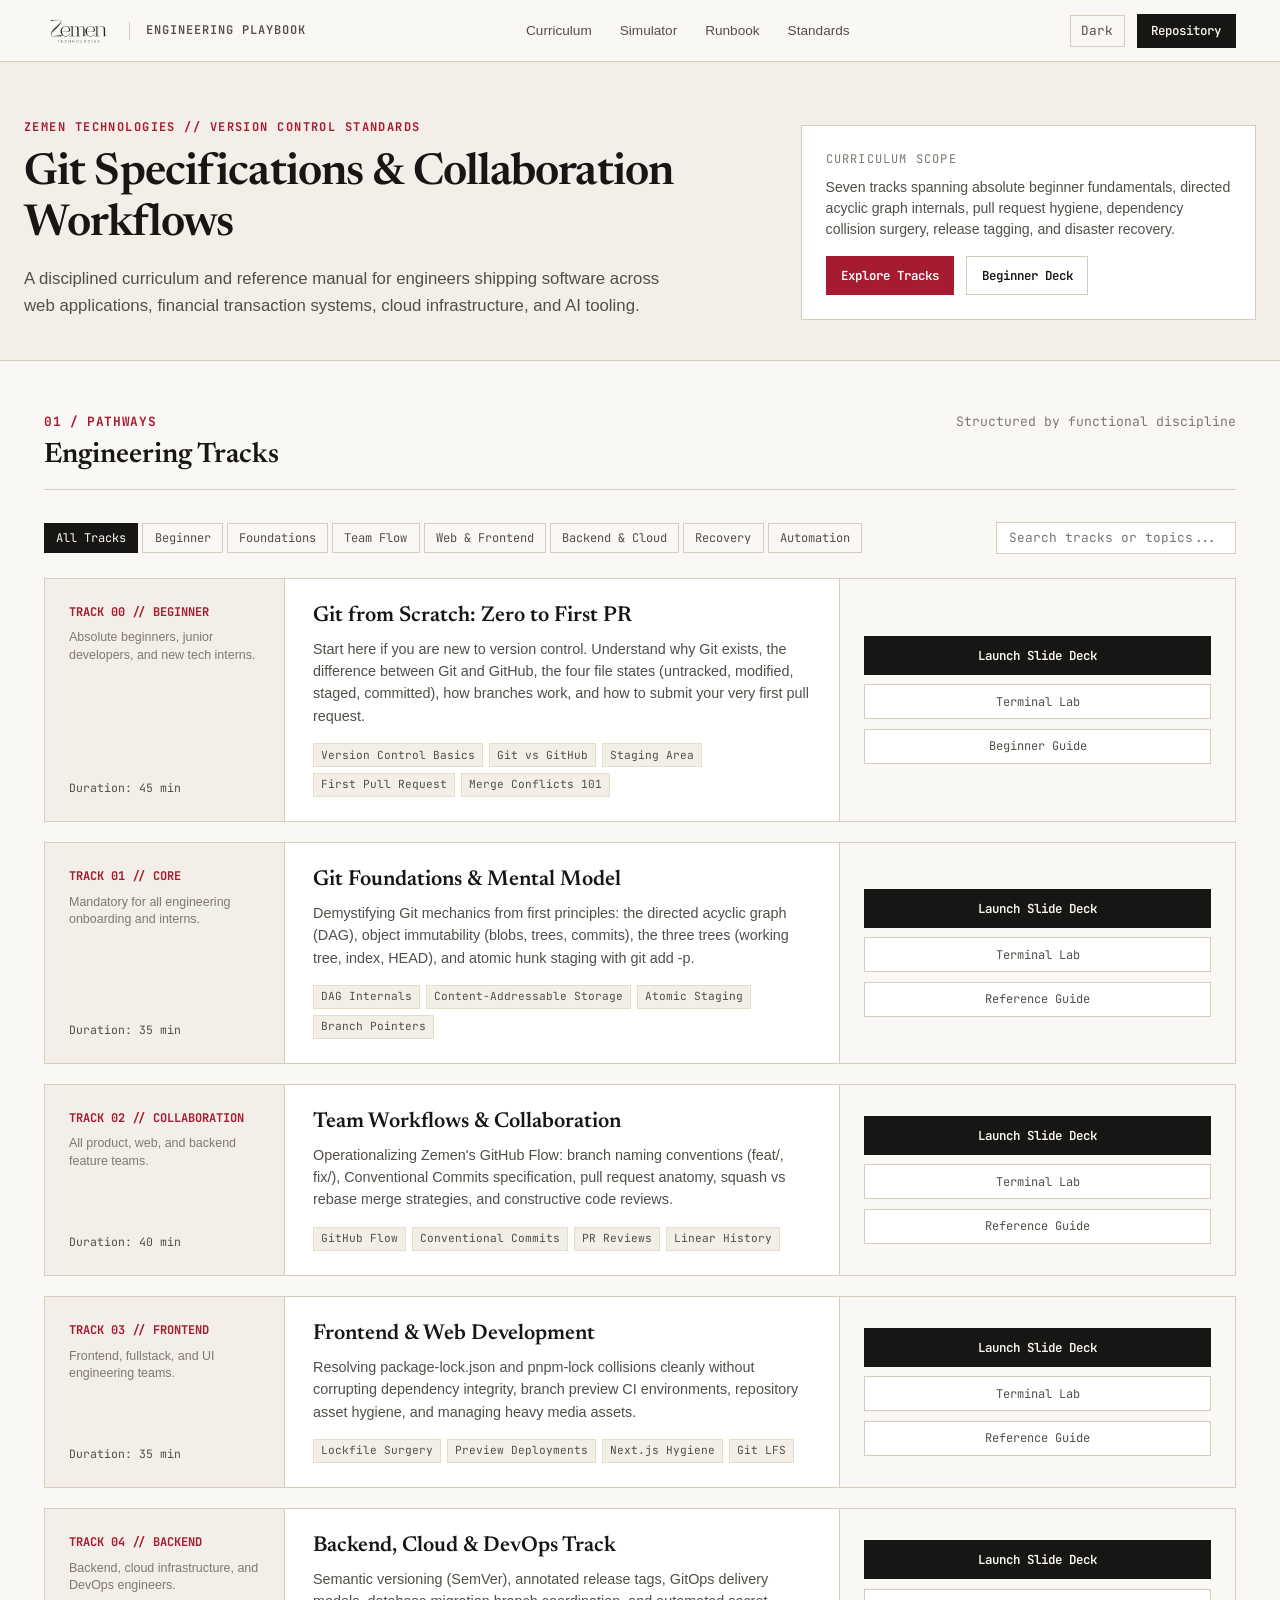
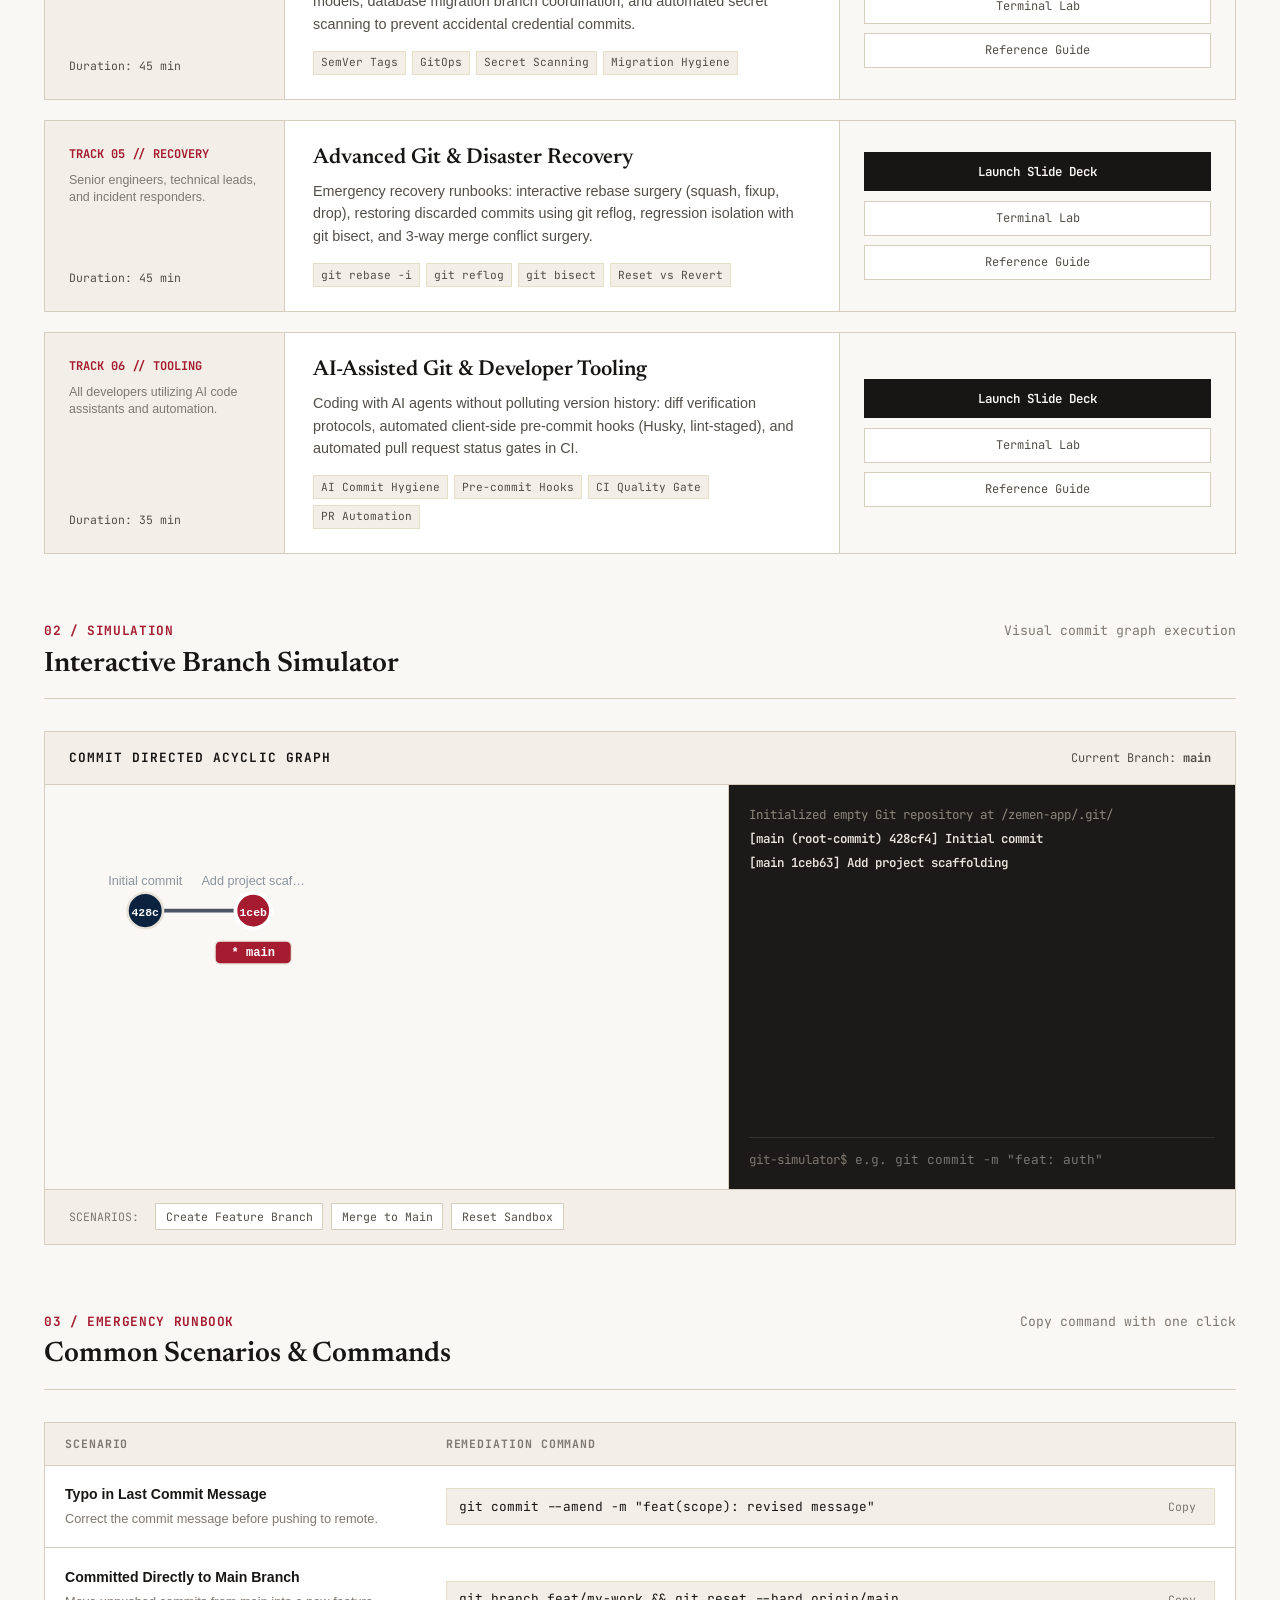
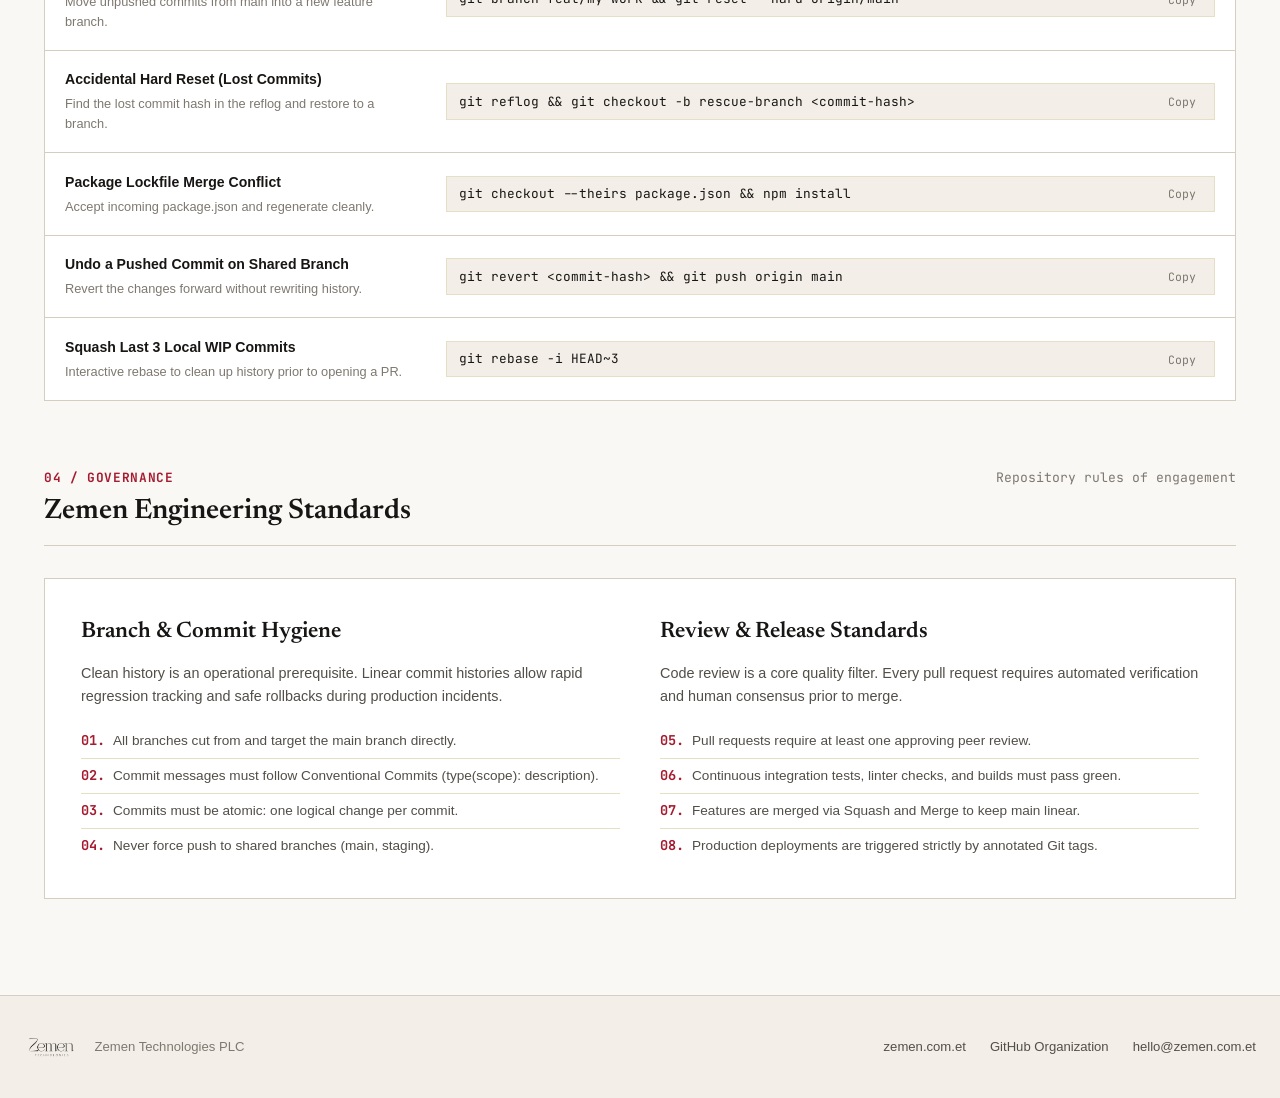
==== commit aad32c44: "feat(tracks): add Track 00 beginner curriculum with 16 comprehensive slides, guide, and lab" ====
--- a/index.html
+++ b/index.html
@@ -58,11 +58,11 @@
       <div class="hero-aside">
         <div class="aside-title">Curriculum Scope</div>
         <p class="aside-text">
-          Six tracks covering core directed acyclic graph internals, pull request hygiene, dependency collision surgery, release tagging, and disaster recovery.
+          Seven tracks spanning absolute beginner fundamentals, directed acyclic graph internals, pull request hygiene, dependency collision surgery, release tagging, and disaster recovery.
         </p>
         <div class="aside-actions">
           <a href="#tracks" class="btn-solid">Explore Tracks</a>
-          <a href="slides/01-foundations.html" class="btn-outline">Track 01 Deck</a>
+          <a href="slides/00-beginner-starter.html" class="btn-outline">Beginner Deck</a>
         </div>
       </div>
     </div>
@@ -85,6 +85,7 @@
       <div class="filter-container">
         <div class="filter-group">
           <button class="filter-btn active" data-filter="all">All Tracks</button>
+          <button class="filter-btn" data-filter="beginner">Beginner</button>
           <button class="filter-btn" data-filter="core">Foundations</button>
           <button class="filter-btn" data-filter="team">Team Flow</button>
           <button class="filter-btn" data-filter="web">Web & Frontend</button>
@@ -98,6 +99,35 @@
 
       <!-- Editorial Tracks List -->
       <div class="tracks-editorial-list">
+
+        <!-- Track 00: Absolute Beginner -->
+        <article class="track-row" data-category="beginner">
+          <div class="track-col-index">
+            <div>
+              <div class="track-number-tag">Track 00 // Beginner</div>
+              <div class="track-audience">Absolute beginners, junior developers, and new tech interns.</div>
+            </div>
+            <div class="track-time">Duration: 45 min</div>
+          </div>
+          <div class="track-col-body">
+            <h3 class="track-name">Git from Scratch: Zero to First PR</h3>
+            <p class="track-synopsis">
+              Start here if you are new to version control. Understand why Git exists, the difference between Git and GitHub, the four file states (untracked, modified, staged, committed), how branches work, and how to submit your very first pull request.
+            </p>
+            <div class="tag-cluster">
+              <span class="tag-label">Version Control Basics</span>
+              <span class="tag-label">Git vs GitHub</span>
+              <span class="tag-label">Staging Area</span>
+              <span class="tag-label">First Pull Request</span>
+              <span class="tag-label">Merge Conflicts 101</span>
+            </div>
+          </div>
+          <div class="track-col-actions">
+            <a href="slides/00-beginner-starter.html" class="btn-deck">Launch Slide Deck</a>
+            <a href="tracks/00_beginner_starter/lab.md" class="btn-sub-link">Terminal Lab</a>
+            <a href="tracks/00_beginner_starter/README.md" class="btn-sub-link">Beginner Guide</a>
+          </div>
+        </article>
 
         <!-- Track 01 -->
         <article class="track-row" data-category="core">
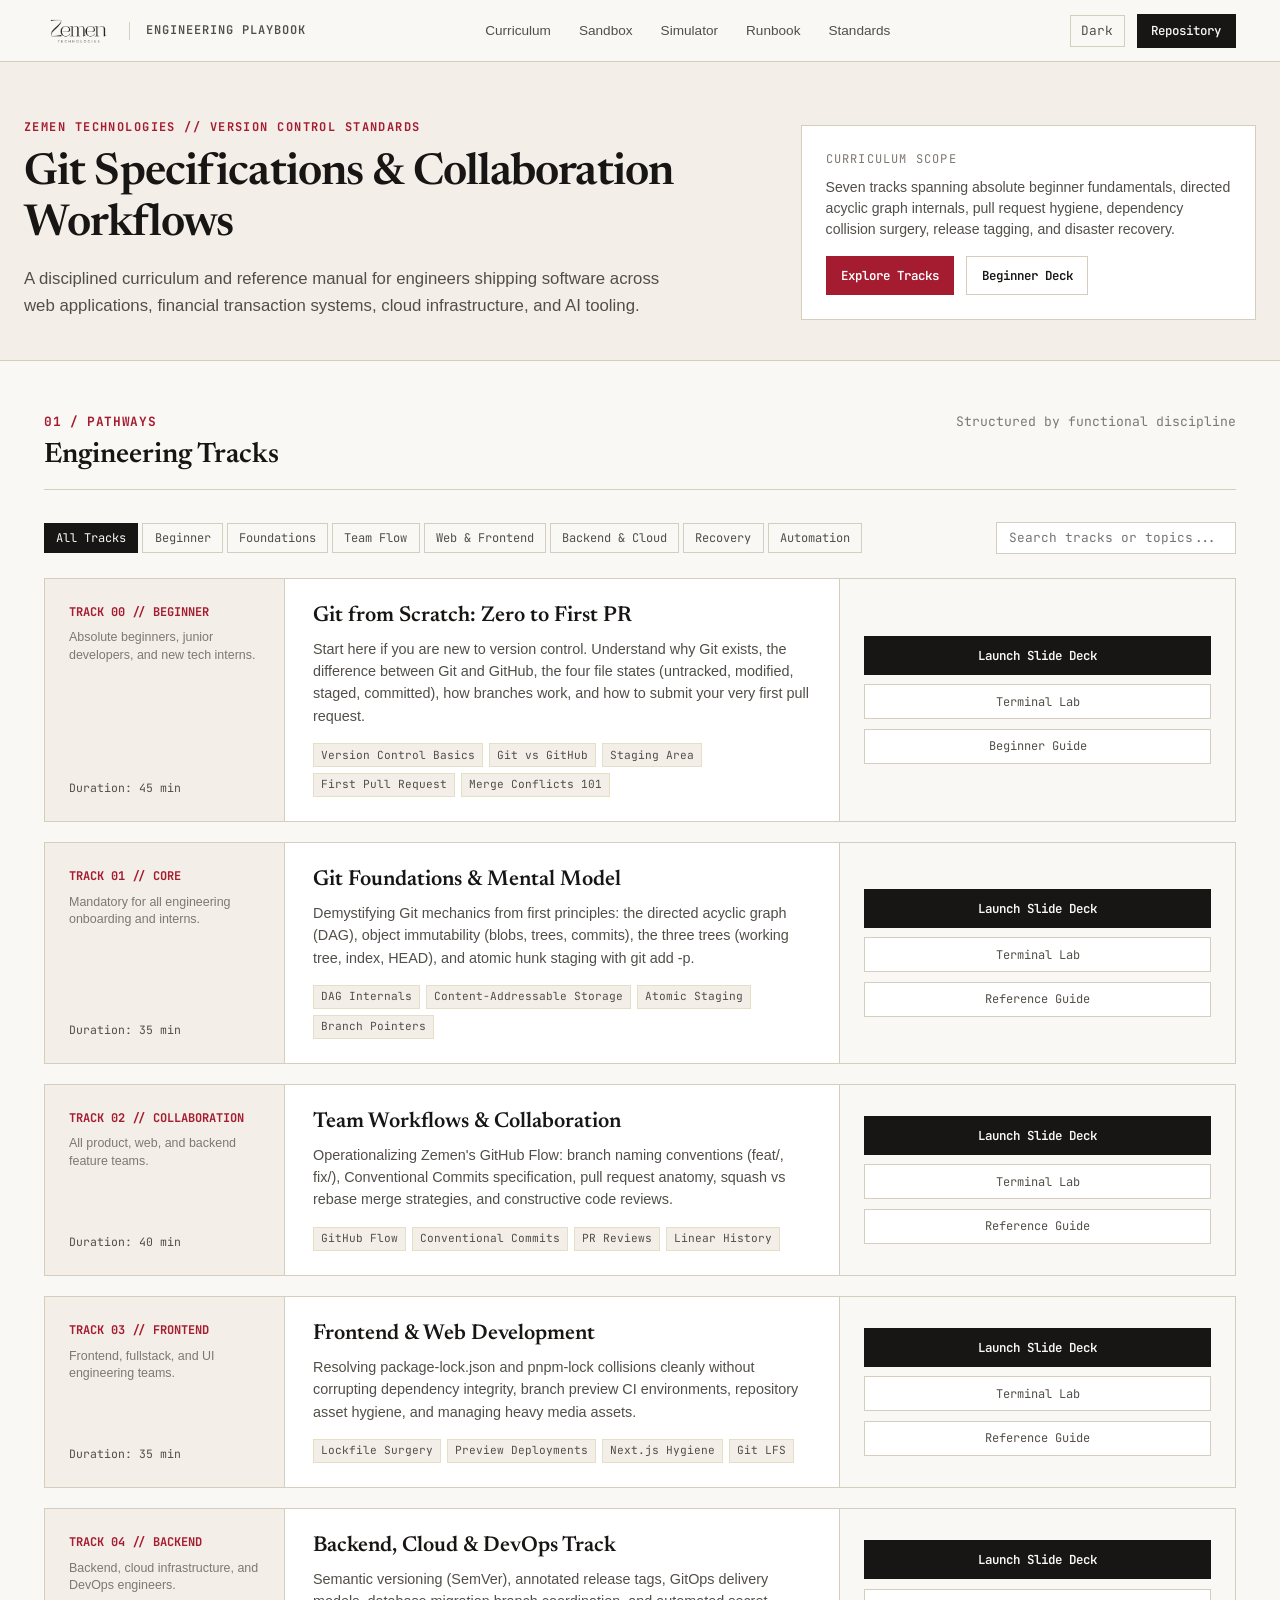
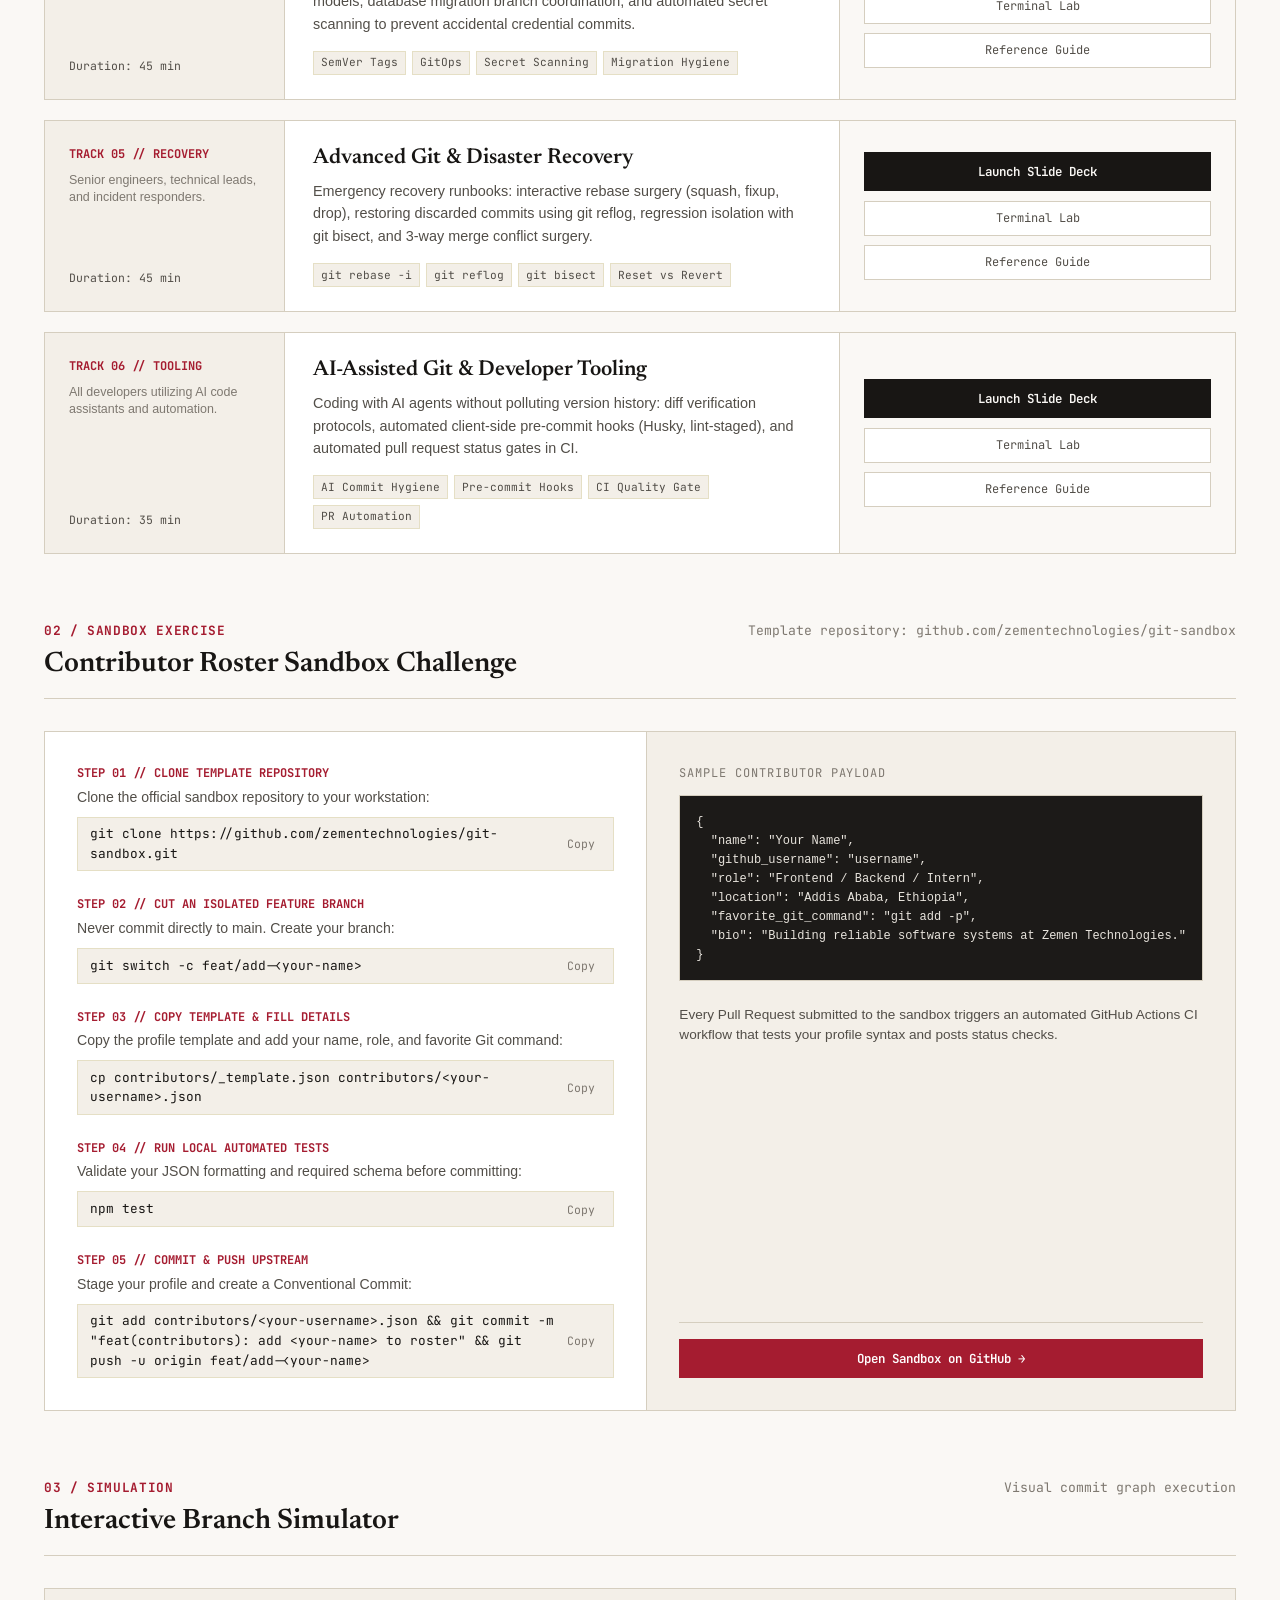
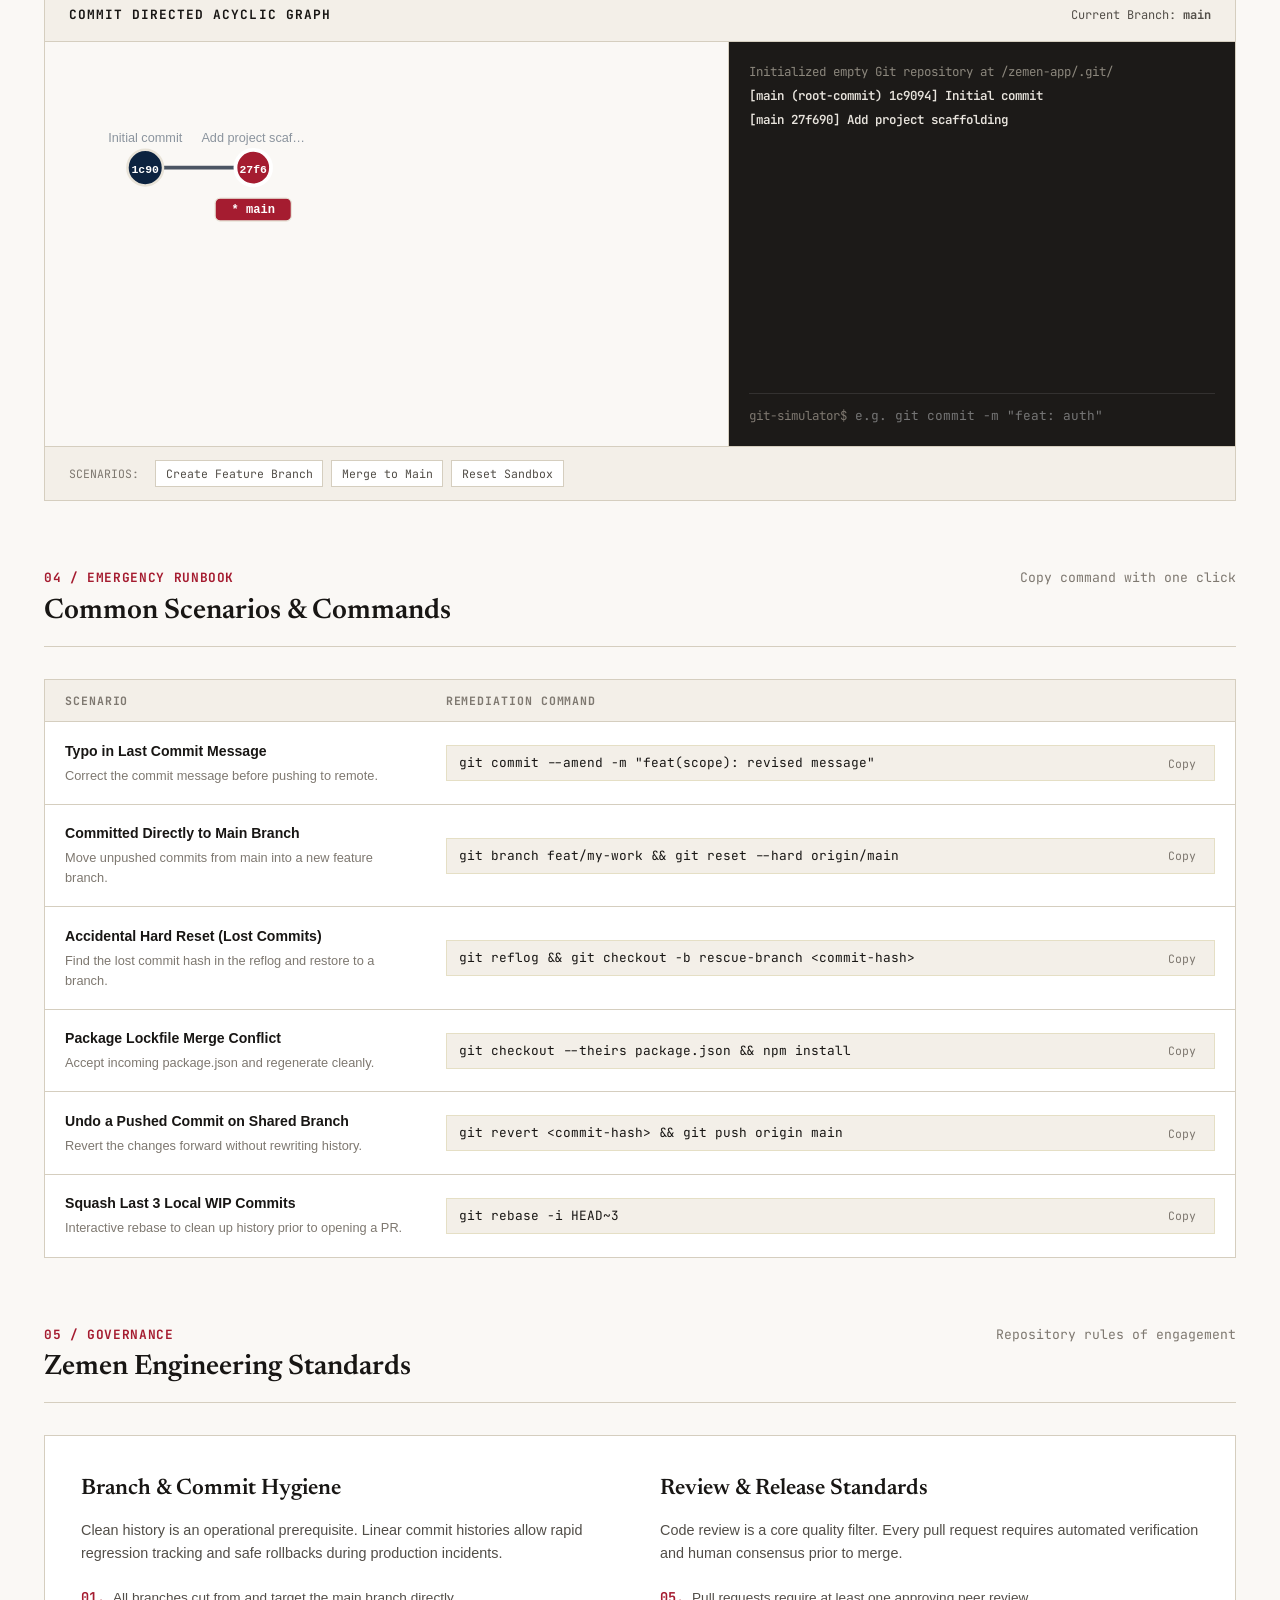
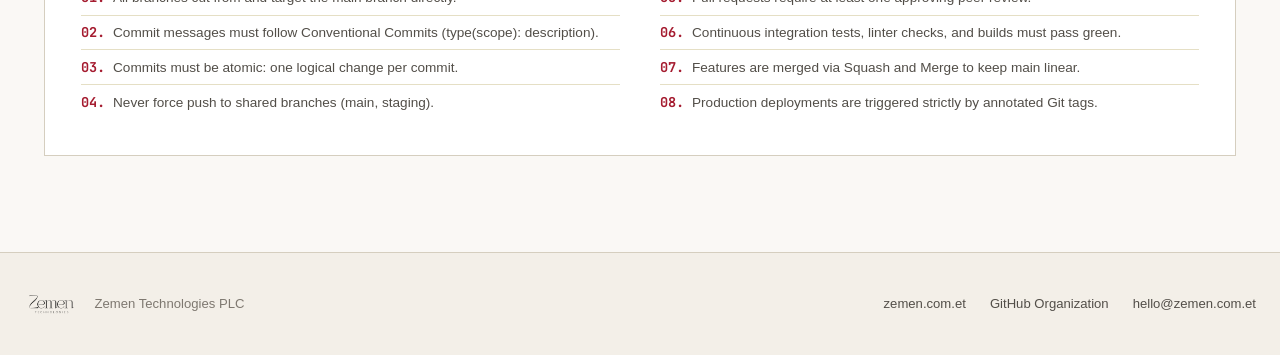
==== commit 82665aac: "feat(sandbox): integrate template sandbox repository challenge and interactive walkthrough" ====
--- a/index.html
+++ b/index.html
@@ -30,6 +30,7 @@
 
       <nav class="nav-cluster">
         <a href="#tracks" class="nav-link-item">Curriculum</a>
+        <a href="#sandbox" class="nav-link-item">Sandbox</a>
         <a href="#simulator" class="nav-link-item">Simulator</a>
         <a href="#runbook" class="nav-link-item">Runbook</a>
         <a href="#standards" class="nav-link-item">Standards</a>
@@ -300,11 +301,94 @@
       </div>
     </section>
 
-    <!-- Section 2: Simulator -->
+    <!-- Section 2: Sandbox Challenge -->
+    <section id="sandbox" style="margin-bottom: 4rem;">
+      <div class="section-meta-header">
+        <div>
+          <span class="section-number">02 / SANDBOX EXERCISE</span>
+          <h2 class="section-heading">Contributor Roster Sandbox Challenge</h2>
+        </div>
+        <span class="section-note">Template repository: github.com/zementechnologies/git-sandbox</span>
+      </div>
+
+      <div class="sandbox-challenge-panel">
+        <div class="sandbox-steps-col">
+          <div class="sandbox-step-item">
+            <div class="step-header-label">Step 01 // Clone Template Repository</div>
+            <p class="step-instruction">Clone the official sandbox repository to your workstation:</p>
+            <div class="code-cell-wrapper">
+              <code>git clone https://github.com/zementechnologies/git-sandbox.git</code>
+              <button class="copy-btn-action" title="Copy command">Copy</button>
+            </div>
+          </div>
+
+          <div class="sandbox-step-item">
+            <div class="step-header-label">Step 02 // Cut an Isolated Feature Branch</div>
+            <p class="step-instruction">Never commit directly to main. Create your branch:</p>
+            <div class="code-cell-wrapper">
+              <code>git switch -c feat/add-&lt;your-name&gt;</code>
+              <button class="copy-btn-action" title="Copy command">Copy</button>
+            </div>
+          </div>
+
+          <div class="sandbox-step-item">
+            <div class="step-header-label">Step 03 // Copy Template & Fill Details</div>
+            <p class="step-instruction">Copy the profile template and add your name, role, and favorite Git command:</p>
+            <div class="code-cell-wrapper">
+              <code>cp contributors/_template.json contributors/&lt;your-username&gt;.json</code>
+              <button class="copy-btn-action" title="Copy command">Copy</button>
+            </div>
+          </div>
+
+          <div class="sandbox-step-item">
+            <div class="step-header-label">Step 04 // Run Local Automated Tests</div>
+            <p class="step-instruction">Validate your JSON formatting and required schema before committing:</p>
+            <div class="code-cell-wrapper">
+              <code>npm test</code>
+              <button class="copy-btn-action" title="Copy command">Copy</button>
+            </div>
+          </div>
+
+          <div class="sandbox-step-item">
+            <div class="step-header-label">Step 05 // Commit & Push Upstream</div>
+            <p class="step-instruction">Stage your profile and create a Conventional Commit:</p>
+            <div class="code-cell-wrapper">
+              <code>git add contributors/&lt;your-username&gt;.json &amp;&amp; git commit -m "feat(contributors): add &lt;your-name&gt; to roster" &amp;&amp; git push -u origin feat/add-&lt;your-name&gt;</code>
+              <button class="copy-btn-action" title="Copy command">Copy</button>
+            </div>
+          </div>
+        </div>
+
+        <div class="sandbox-preview-col">
+          <div>
+            <div class="sandbox-preview-title">Sample Contributor Payload</div>
+            <pre class="sandbox-json-box"><code>{
+  "name": "Your Name",
+  "github_username": "username",
+  "role": "Frontend / Backend / Intern",
+  "location": "Addis Ababa, Ethiopia",
+  "favorite_git_command": "git add -p",
+  "bio": "Building reliable software systems at Zemen Technologies."
+}</code></pre>
+            <p style="font-size: 0.85rem; color: var(--ink-secondary); line-height: 1.5;">
+              Every Pull Request submitted to the sandbox triggers an automated GitHub Actions CI workflow that tests your profile syntax and posts status checks.
+            </p>
+          </div>
+
+          <div class="sandbox-cta-box">
+            <a href="https://github.com/zementechnologies/git-sandbox" target="_blank" rel="noopener noreferrer" class="btn-solid" style="display: block; text-align: center;">
+              Open Sandbox on GitHub &rarr;
+            </a>
+          </div>
+        </div>
+      </div>
+    </section>
+
+    <!-- Section 3: Simulator -->
     <section id="simulator" style="margin-bottom: 4rem;">
       <div class="section-meta-header">
         <div>
-          <span class="section-number">02 / SIMULATION</span>
+          <span class="section-number">03 / SIMULATION</span>
           <h2 class="section-heading">Interactive Branch Simulator</h2>
         </div>
         <span class="section-note">Visual commit graph execution</span>
@@ -345,7 +429,7 @@
     <section id="runbook" class="runbook-section">
       <div class="section-meta-header">
         <div>
-          <span class="section-number">03 / EMERGENCY RUNBOOK</span>
+          <span class="section-number">04 / EMERGENCY RUNBOOK</span>
           <h2 class="section-heading">Common Scenarios & Commands</h2>
         </div>
         <span class="section-note">Copy command with one click</span>
@@ -439,7 +523,7 @@
     <section id="standards">
       <div class="section-meta-header">
         <div>
-          <span class="section-number">04 / GOVERNANCE</span>
+          <span class="section-number">05 / GOVERNANCE</span>
           <h2 class="section-heading">Zemen Engineering Standards</h2>
         </div>
         <span class="section-note">Repository rules of engagement</span>
--- a/assets/css/style.css
+++ b/assets/css/style.css
@@ -832,3 +832,87 @@
 .footer-link-item:hover {
   color: var(--brand-crimson);
 }
+
+/* Sandbox Challenge Section */
+.sandbox-challenge-panel {
+  border: 1px solid var(--border-strong);
+  background: var(--bg-card);
+  display: grid;
+  grid-template-columns: 1.25fr 0.75fr;
+}
+
+@media (max-width: 900px) {
+  .sandbox-challenge-panel {
+    grid-template-columns: 1fr;
+  }
+}
+
+.sandbox-steps-col {
+  padding: 2rem;
+  border-right: 1px solid var(--border-strong);
+}
+
+@media (max-width: 900px) {
+  .sandbox-steps-col {
+    border-right: none;
+    border-bottom: 1px solid var(--border-strong);
+  }
+}
+
+.sandbox-step-item {
+  margin-bottom: 1.5rem;
+}
+
+.sandbox-step-item:last-child {
+  margin-bottom: 0;
+}
+
+.step-header-label {
+  font-family: var(--font-mono);
+  font-size: 0.75rem;
+  text-transform: uppercase;
+  color: var(--brand-crimson);
+  font-weight: 700;
+  margin-bottom: 0.25rem;
+}
+
+.step-instruction {
+  font-size: 0.88rem;
+  color: var(--ink-secondary);
+  margin-bottom: 0.5rem;
+}
+
+.sandbox-preview-col {
+  padding: 2rem;
+  background: var(--bg-surface);
+  display: flex;
+  flex-direction: column;
+  justify-content: space-between;
+}
+
+.sandbox-preview-title {
+  font-family: var(--font-mono);
+  font-size: 0.75rem;
+  text-transform: uppercase;
+  color: var(--ink-muted);
+  letter-spacing: 0.08em;
+  margin-bottom: 0.75rem;
+}
+
+.sandbox-json-box {
+  background: var(--code-bg);
+  color: var(--code-fg);
+  border: 1px solid var(--border-strong);
+  padding: 1rem;
+  font-family: var(--font-mono);
+  font-size: 0.75rem;
+  line-height: 1.5;
+  overflow-x: auto;
+  margin-bottom: 1.5rem;
+}
+
+.sandbox-cta-box {
+  border-top: 1px solid var(--border-strong);
+  padding-top: 1rem;
+}
+
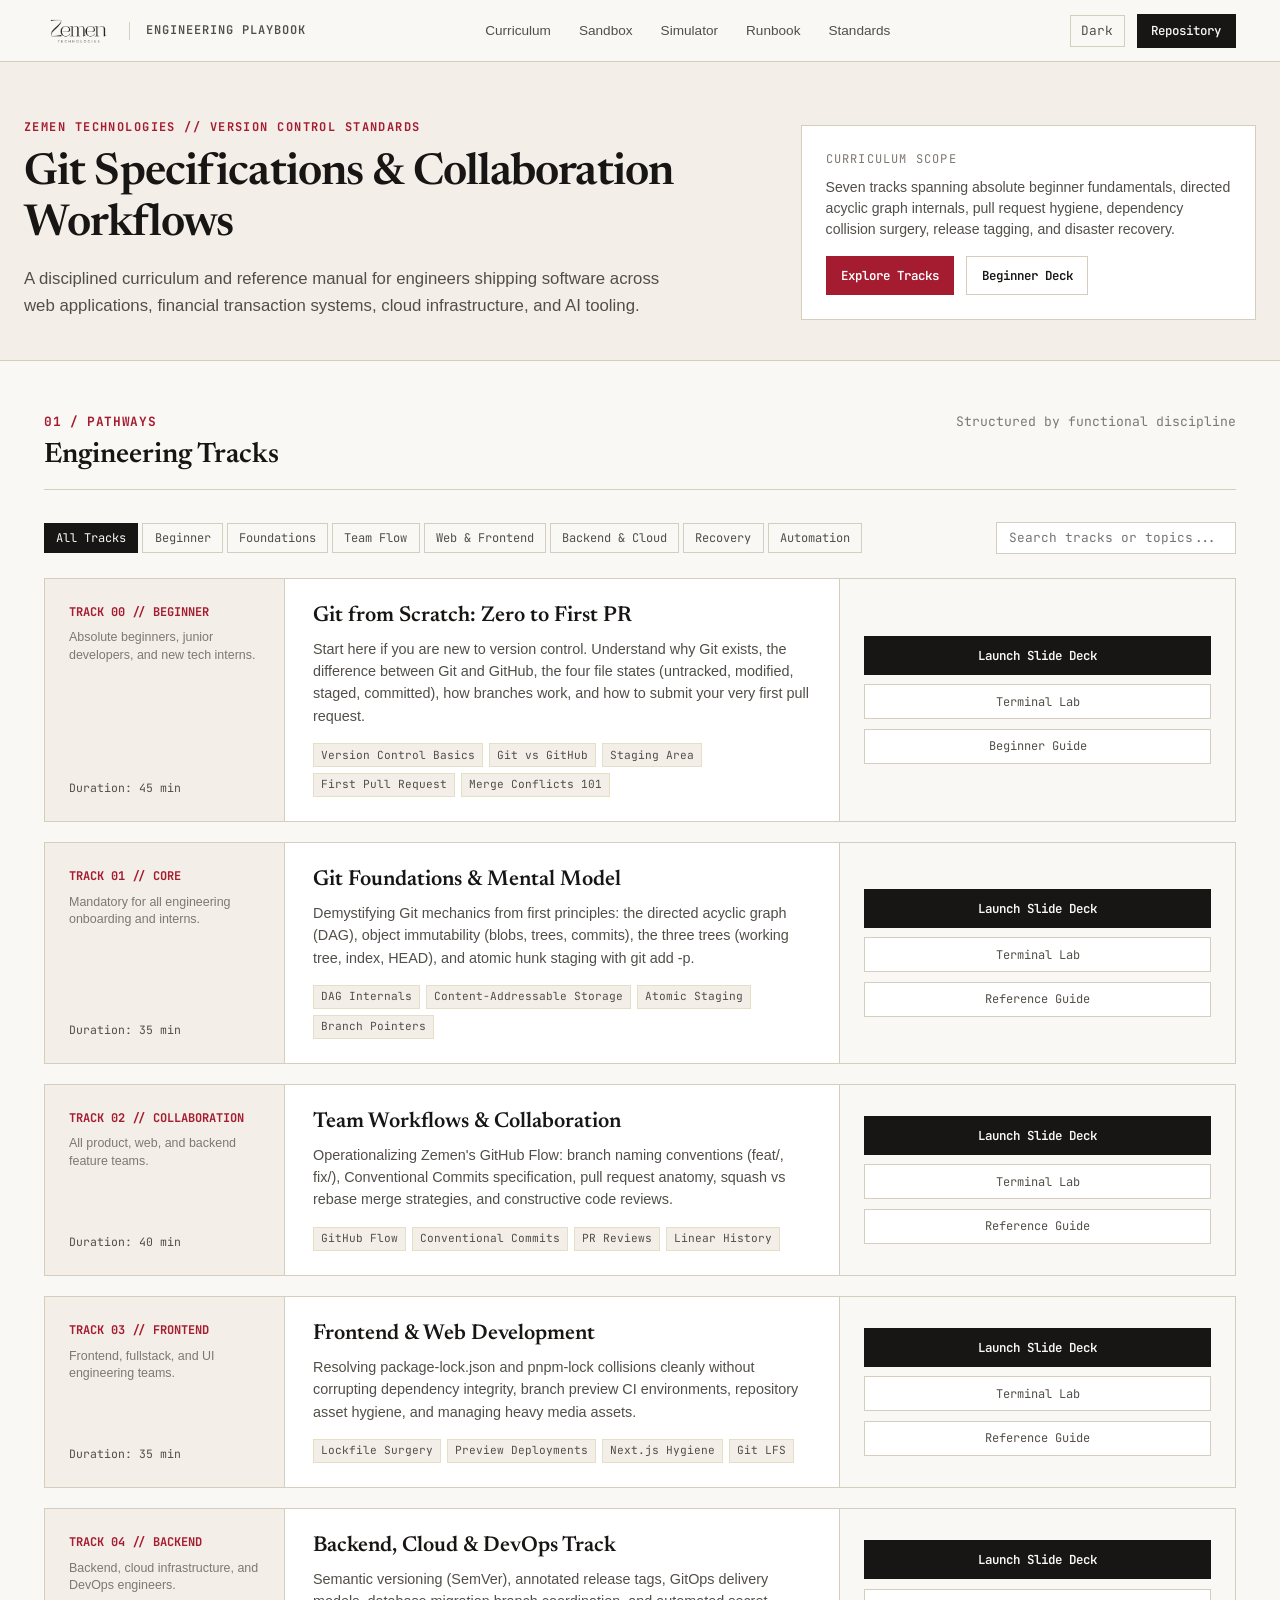
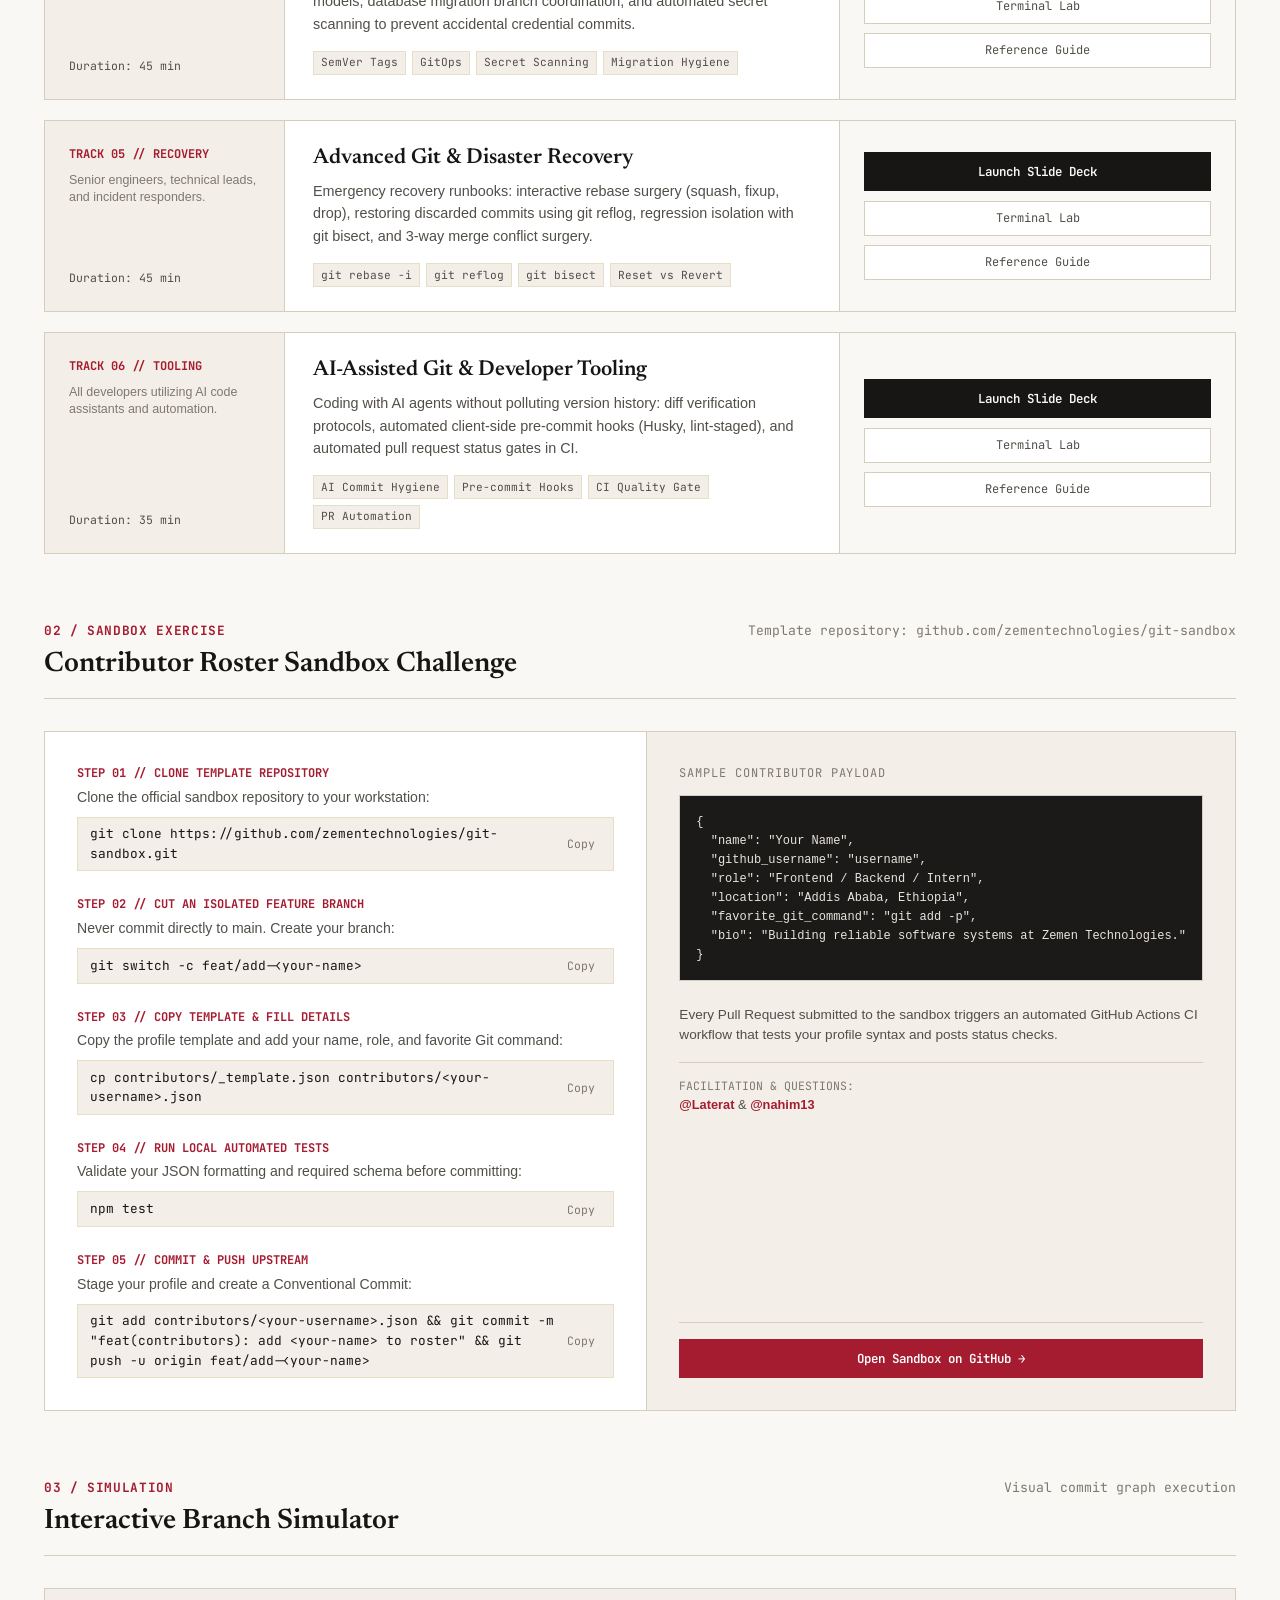
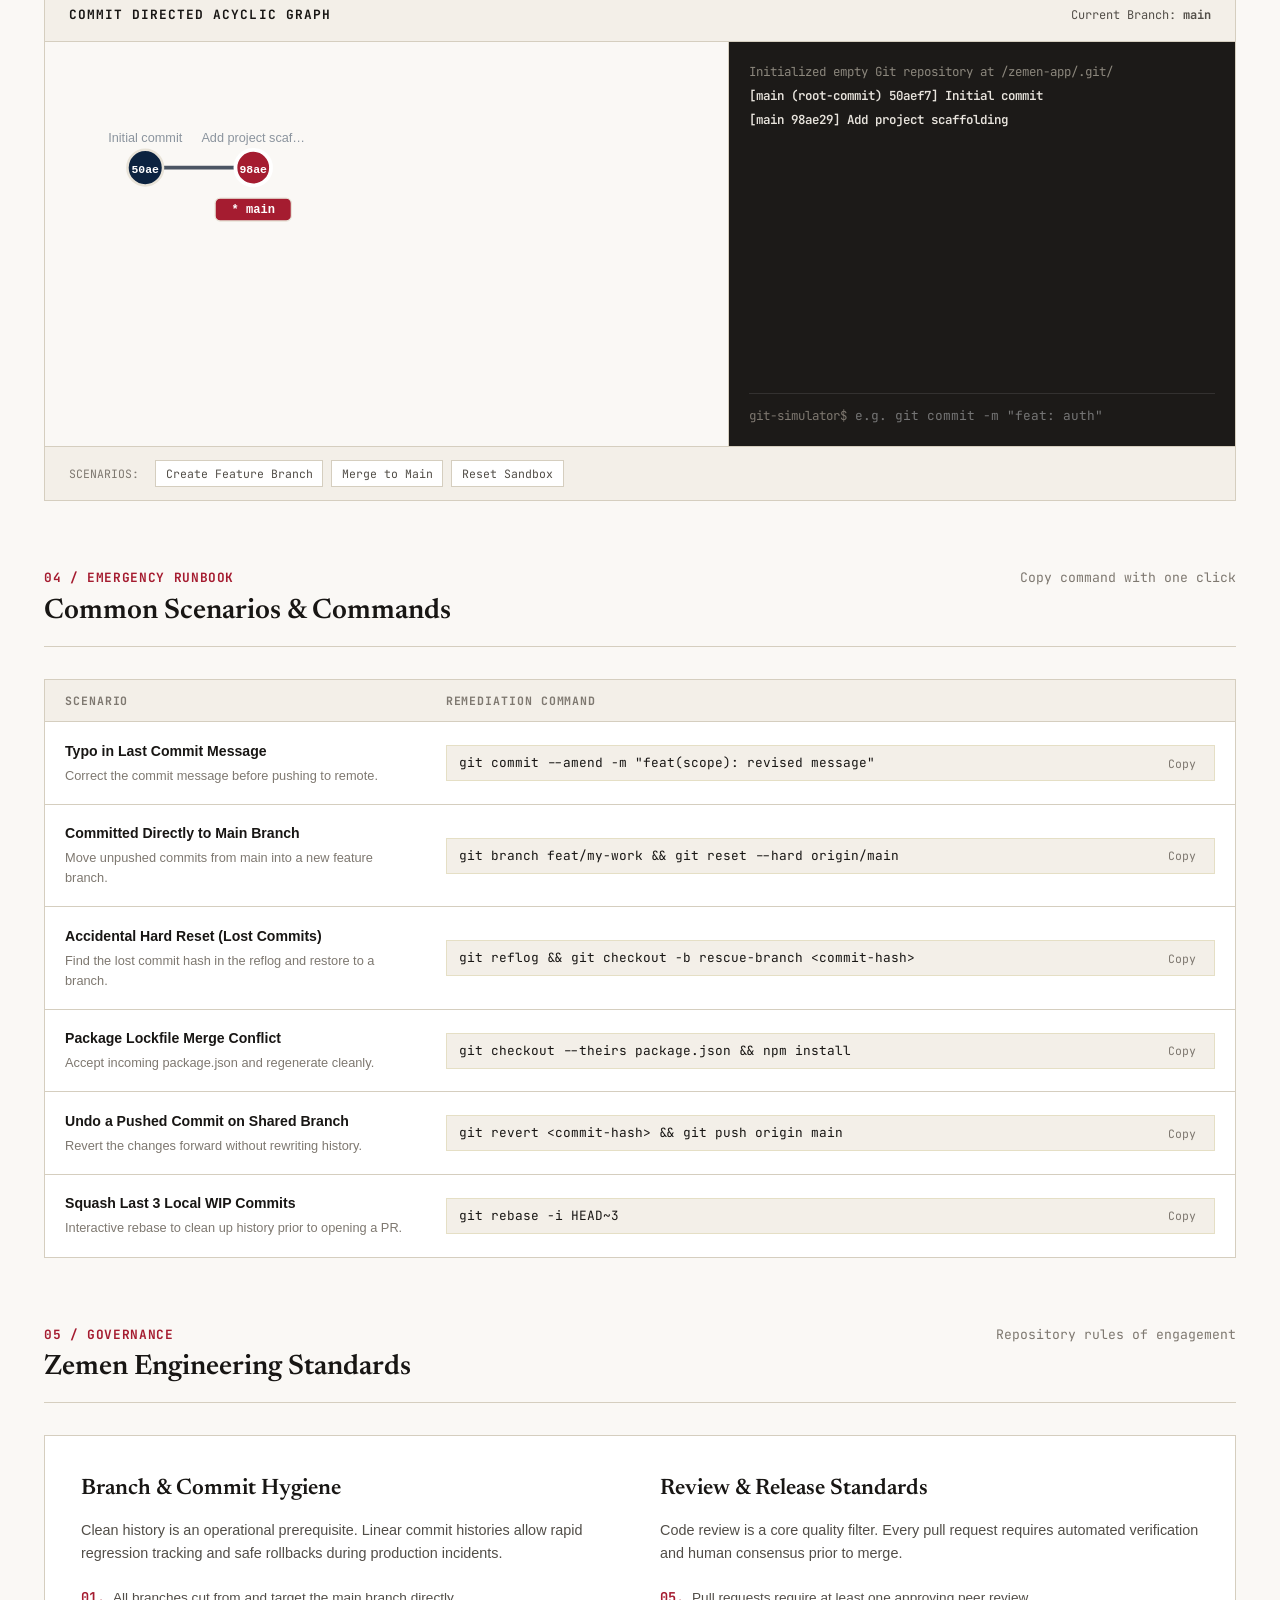
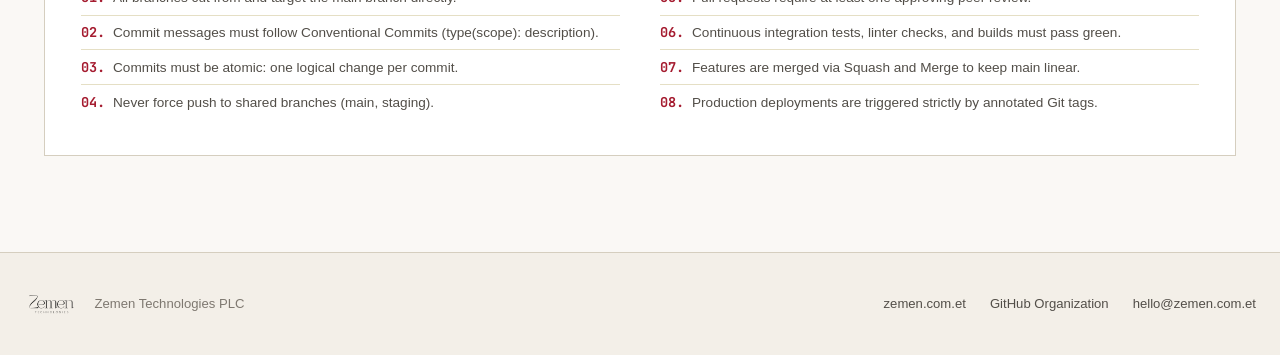
==== commit 44f932d7: "docs: add @Laterat and @nahim13 as curriculum facilitators" ====
--- a/index.html
+++ b/index.html
@@ -373,6 +373,11 @@
             <p style="font-size: 0.85rem; color: var(--ink-secondary); line-height: 1.5;">
               Every Pull Request submitted to the sandbox triggers an automated GitHub Actions CI workflow that tests your profile syntax and posts status checks.
             </p>
+            <div style="margin-top: 1rem; padding-top: 0.85rem; border-top: 1px solid var(--border-strong); font-size: 0.8rem; color: var(--ink-secondary); line-height: 1.5;">
+              <span style="font-family: var(--font-mono); font-size: 0.72rem; color: var(--ink-muted); text-transform: uppercase;">Facilitation &amp; Questions:</span><br>
+              <a href="https://github.com/Laterat" target="_blank" rel="noopener noreferrer" style="color: var(--brand-crimson); font-weight: 600;">@Laterat</a> &amp;
+              <a href="https://github.com/nahim13" target="_blank" rel="noopener noreferrer" style="color: var(--brand-crimson); font-weight: 600;">@nahim13</a>
+            </div>
           </div>
 
           <div class="sandbox-cta-box">
